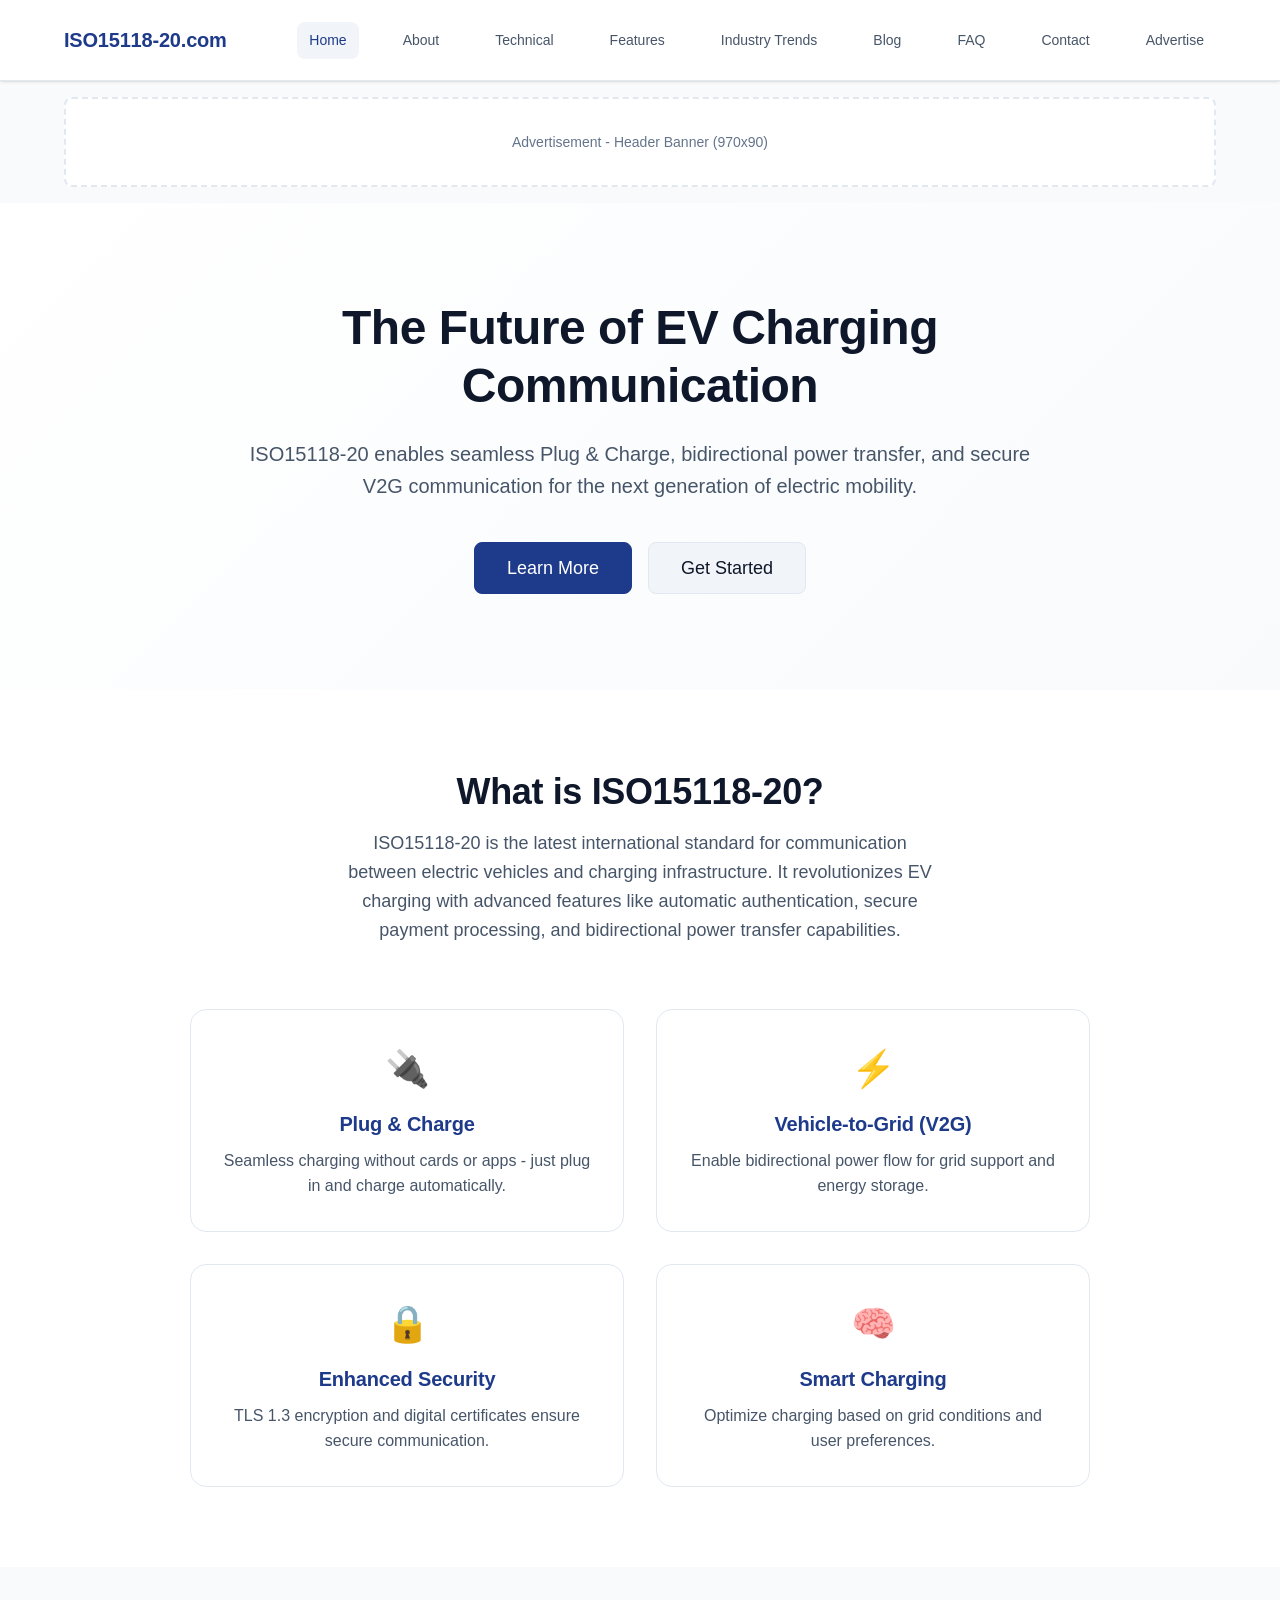
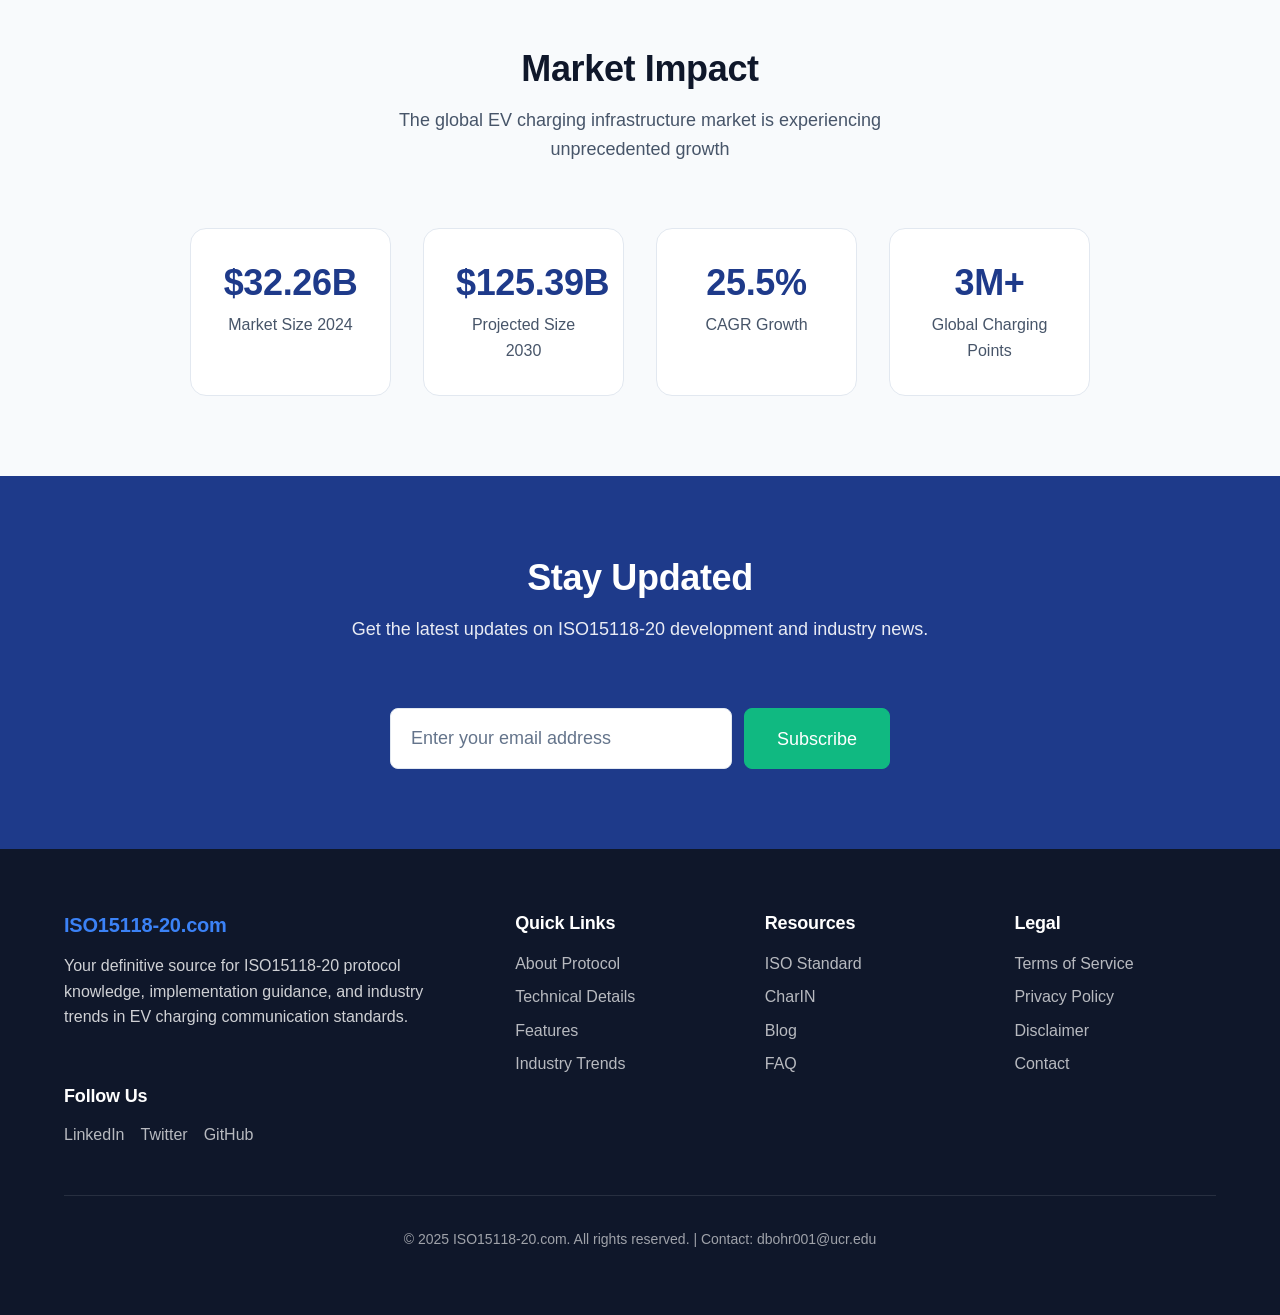
==== index.html @ 0b258d78 "Removed follow options from footer" ====
<!DOCTYPE html>
<html lang="en">
<head>
    <meta charset="UTF-8">
    <meta name="viewport" content="width=device-width, initial-scale=1.0">
    <title>ISO15118-20.com - The Complete EV Charging Communication Protocol Resource</title>
    <meta name="description" content="Your definitive source for ISO15118-20 protocol knowledge, implementation guidance, and industry trends in EV charging communication standards.">
    <meta name="keywords" content="ISO15118-20, EV charging, Plug and Charge, V2G, bidirectional charging, electric vehicles, charging infrastructure">
    
    <!-- Open Graph / Facebook -->
    <meta property="og:type" content="website">
    <meta property="og:url" content="https://iso15118-20.com/">
    <meta property="og:title" content="ISO15118-20.com - Complete EV Charging Protocol Resource">
    <meta property="og:description" content="Your definitive source for ISO15118-20 protocol knowledge, implementation guidance, and industry trends.">
    
    <!-- Twitter -->
    <meta property="twitter:card" content="summary_large_image">
    <meta property="twitter:url" content="https://iso15118-20.com/">
    <meta property="twitter:title" content="ISO15118-20.com - Complete EV Charging Protocol Resource">
    <meta property="twitter:description" content="Your definitive source for ISO15118-20 protocol knowledge, implementation guidance, and industry trends.">
    
    <link rel="stylesheet" href="style.css">
    
    <!-- Schema.org structured data -->
    <script type="application/ld+json">
    {
      "@context": "https://schema.org",
      "@type": "WebSite",
      "name": "ISO15118-20.com",
      "description": "Complete EV Charging Communication Protocol Resource",
      "url": "https://iso15118-20.com/",
      "potentialAction": {
        "@type": "SearchAction",
        "target": "https://iso15118-20.com/?q={search_term_string}",
        "query-input": "required name=search_term_string"
      }
    }
    </script>
</head>
<body>
    <!-- Header -->
    <header class="header">
        <div class="container">
            <nav class="nav-wrapper">
                <div class="nav-brand">
                    <h1 class="logo">ISO15118-20.com</h1>
                </div>
                <div class="nav-menu" id="navMenu">
                    <a href="#" class="nav-link active" data-section="home">Home</a>
                    <a href="#" class="nav-link" data-section="about">About</a>
                    <a href="#" class="nav-link" data-section="technical">Technical</a>
                    <a href="#" class="nav-link" data-section="features">Features</a>
                    <a href="#" class="nav-link" data-section="industry">Industry Trends</a>
                    <a href="#" class="nav-link" data-section="blog">Blog</a>
                    <a href="#" class="nav-link" data-section="faq">FAQ</a>
                    <a href="#" class="nav-link" data-section="contact">Contact</a>
                    <a href="#" class="nav-link" data-section="advertise">Advertise</a>
                </div>
                <button class="nav-toggle" id="navToggle" aria-label="Toggle navigation">
                    <span></span>
                    <span></span>
                    <span></span>
                </button>
            </nav>
        </div>
    </header>

    <!-- Advertisement Slot - Header -->
    <div class="ad-section">
        <div class="container">
            <div class="ad-slot ad-header">
                <div class="ad-placeholder">Advertisement - Header Banner (970x90)</div>
            </div>
        </div>
    </div>

    <!-- Main Content -->
    <main class="main-content">
        <!-- Home Section -->
        <section id="home" class="section active">
            <!-- Hero Section -->
            <div class="hero-section">
                <div class="container">
                    <div class="hero-content-wrapper">
                        <div class="hero-content">
                            <h1 class="hero-title">The Future of EV Charging Communication</h1>
                            <p class="hero-subtitle">ISO15118-20 enables seamless Plug & Charge, bidirectional power transfer, and secure V2G communication for the next generation of electric mobility.</p>
                            <div class="hero-actions">
                                <button class="btn btn--primary btn--large" data-section="about">Learn More</button>
                                <button class="btn btn--secondary btn--large" data-section="technical">Get Started</button>
                            </div>
                        </div>
                    </div>
                </div>
            </div>

            <!-- Protocol Overview -->
            <section class="section-wrapper">
                <div class="container">
                    <div class="content-block">
                        <div class="section-header">
                            <h2 class="section-title">What is ISO15118-20?</h2>
                            <p class="section-description">ISO15118-20 is the latest international standard for communication between electric vehicles and charging infrastructure. It revolutionizes EV charging with advanced features like automatic authentication, secure payment processing, and bidirectional power transfer capabilities.</p>
                        </div>
                        
                        <div class="features-grid">
                            <div class="feature-card">
                                <div class="feature-icon">🔌</div>
                                <h3 class="feature-title">Plug & Charge</h3>
                                <p class="feature-description">Seamless charging without cards or apps - just plug in and charge automatically.</p>
                            </div>
                            <div class="feature-card">
                                <div class="feature-icon">⚡</div>
                                <h3 class="feature-title">Vehicle-to-Grid (V2G)</h3>
                                <p class="feature-description">Enable bidirectional power flow for grid support and energy storage.</p>
                            </div>
                            <div class="feature-card">
                                <div class="feature-icon">🔒</div>
                                <h3 class="feature-title">Enhanced Security</h3>
                                <p class="feature-description">TLS 1.3 encryption and digital certificates ensure secure communication.</p>
                            </div>
                            <div class="feature-card">
                                <div class="feature-icon">🧠</div>
                                <h3 class="feature-title">Smart Charging</h3>
                                <p class="feature-description">Optimize charging based on grid conditions and user preferences.</p>
                            </div>
                        </div>
                    </div>
                </div>
            </section>

            <!-- Industry Statistics -->
            <section class="section-wrapper section-wrapper--alt">
                <div class="container">
                    <div class="content-block">
                        <div class="section-header text-center">
                            <h2 class="section-title">Market Impact</h2>
                            <p class="section-description">The global EV charging infrastructure market is experiencing unprecedented growth</p>
                        </div>
                        <div class="stats-grid">
                            <div class="stat-card">
                                <h3 class="stat-number">$32.26B</h3>
                                <p class="stat-label">Market Size 2024</p>
                            </div>
                            <div class="stat-card">
                                <h3 class="stat-number">$125.39B</h3>
                                <p class="stat-label">Projected Size 2030</p>
                            </div>
                            <div class="stat-card">
                                <h3 class="stat-number">25.5%</h3>
                                <p class="stat-label">CAGR Growth</p>
                            </div>
                            <div class="stat-card">
                                <h3 class="stat-number">3M+</h3>
                                <p class="stat-label">Global Charging Points</p>
                            </div>
                        </div>
                    </div>
                </div>
            </section>

            <!-- Newsletter Signup -->
            <section class="section-wrapper section-wrapper--primary">
                <div class="container">
                    <div class="content-block text-center">
                        <div class="section-header">
                            <h2 class="section-title section-title--light">Stay Updated</h2>
                            <p class="section-description section-description--light">Get the latest updates on ISO15118-20 development and industry news.</p>
                        </div>
                        <form class="newsletter-form" id="newsletterForm">
                            <div class="form-input-group">
                                <input type="email" class="form-control form-control--large" placeholder="Enter your email address" required>
                                <button type="submit" class="btn btn--success btn--large">Subscribe</button>
                            </div>
                        </form>
                    </div>
                </div>
            </section>
        </section>

        <!-- About Protocol Section -->
        <section id="about" class="section">
            <div class="container">
                <div class="page-header">
                    <h1 class="page-title">About ISO15118-20 Protocol</h1>
                </div>
                
                <div class="content-wrapper">
                    <div class="content-block">
                        <h2 class="content-title">Protocol Overview</h2>
                        <p class="content-text">ISO15118-20 represents a significant evolution in electric vehicle charging communication standards. Building upon its predecessors, this latest version introduces revolutionary capabilities that transform the EV charging experience.</p>
                        
                        <div class="content-section">
                            <h3 class="content-subtitle">Key Improvements</h3>
                            <ul class="content-list">
                                <li><strong>Enhanced Plug & Charge:</strong> Streamlined authentication and authorization process with multiple contract support per session</li>
                                <li><strong>Bidirectional Power Transfer:</strong> Native support for Vehicle-to-Grid (V2G), Vehicle-to-Home (V2H), and Vehicle-to-Load (V2L)</li>
                                <li><strong>Advanced Security:</strong> Mutual TLS 1.3 encryption with larger certificate key sizes (secp521r1/Ed448)</li>
                                <li><strong>Wireless Power Transfer:</strong> Support for wireless communication and automated connection devices</li>
                                <li><strong>Improved Interoperability:</strong> Better compatibility across different manufacturers and regions</li>
                            </ul>
                        </div>
                        
                        <div class="content-section">
                            <h3 class="content-subtitle">Benefits for Stakeholders</h3>
                            <div class="benefits-grid">
                                <div class="benefit-card">
                                    <h4 class="benefit-title">For EV Drivers</h4>
                                    <ul class="benefit-list">
                                        <li>Seamless charging experience with automatic authentication</li>
                                        <li>Secure payment processing without physical cards</li>
                                        <li>Energy cost optimization through smart charging</li>
                                        <li>Revenue opportunities through V2G services</li>
                                    </ul>
                                </div>
                                <div class="benefit-card">
                                    <h4 class="benefit-title">For Charging Operators</h4>
                                    <ul class="benefit-list">
                                        <li>Reduced operational costs and complexity</li>
                                        <li>Improved customer satisfaction and loyalty</li>
                                        <li>Enhanced security and fraud prevention</li>
                                        <li>Better integration with grid management systems</li>
                                    </ul>
                                </div>
                                <div class="benefit-card">
                                    <h4 class="benefit-title">For Grid Operators</h4>
                                    <ul class="benefit-list">
                                        <li>Grid stability support through V2G services</li>
                                        <li>Peak load management and demand response</li>
                                        <li>Enhanced renewable energy integration</li>
                                        <li>Distributed energy storage capabilities</li>
                                    </ul>
                                </div>
                            </div>
                        </div>
                        
                        <div class="content-section">
                            <h3 class="content-subtitle">Implementation Timeline</h3>
                            <p class="content-text">The ISO15118-20 standard is being progressively adopted across the industry, with major OEMs and charging infrastructure providers implementing support throughout 2025 and 2026. Early adopters are already seeing significant benefits in terms of user experience and operational efficiency.</p>
                        </div>
                    </div>
                </div>
            </div>
        </section>

        <!-- Technical Details Section -->
        <section id="technical" class="section">
            <div class="container">
                <div class="page-header">
                    <h1 class="page-title">Technical Specifications</h1>
                </div>
                
                <div class="content-wrapper">
                    <div class="content-block">
                        <h2 class="content-title">Communication Architecture</h2>
                        <p class="content-text">ISO15118-20 implements a sophisticated communication stack that enables secure, efficient data exchange between EVs and charging infrastructure using advanced protocols and security measures.</p>
                        
                        <div class="accordion-container">
                            <div class="accordion-item">
                                <h3 class="accordion-header">Security Framework <span class="accordion-icon">+</span></h3>
                                <div class="accordion-content">
                                    <div class="accordion-body">
                                        <h4 class="accordion-subtitle">Mutual TLS 1.3 Implementation</h4>
                                        <ul class="content-list">
                                            <li>Enhanced encryption algorithms with Perfect Forward Secrecy</li>
                                            <li>Mutual authentication between vehicle and charging station</li>
                                            <li>Reduced handshake latency for faster connection establishment</li>
                                            <li>Improved resistance to quantum computing attacks</li>
                                        </ul>
                                        
                                        <h4 class="accordion-subtitle">Certificate Management</h4>
                                        <ul class="content-list">
                                            <li>PKI-based authentication with secp521r1 or Ed448 curves</li>
                                            <li>Automatic certificate provisioning and renewal</li>
                                            <li>Enhanced OCSP certificate validation</li>
                                            <li>Support for multiple contract certificates per session</li>
                                        </ul>
                                    </div>
                                </div>
                            </div>
                            
                            <div class="accordion-item">
                                <h3 class="accordion-header">Power Transfer Protocols <span class="accordion-icon">+</span></h3>
                                <div class="accordion-content">
                                    <div class="accordion-body">
                                        <h4 class="accordion-subtitle">Bidirectional Charging Support</h4>
                                        <ul class="content-list">
                                            <li>AC and DC bidirectional power flow capabilities</li>
                                            <li>Grid-to-Vehicle (G2V) charging optimization</li>
                                            <li>Vehicle-to-Grid (V2G) energy injection</li>
                                            <li>Vehicle-to-Home (V2H) and Vehicle-to-Load (V2L) support</li>
                                        </ul>
                                        
                                        <h4 class="accordion-subtitle">Smart Charging Features</h4>
                                        <ul class="content-list">
                                            <li>Dynamic load balancing across multiple charging points</li>
                                            <li>Time-of-use optimization and demand response</li>
                                            <li>Grid constraint management and congestion relief</li>
                                            <li>Renewable energy integration and carbon footprint reduction</li>
                                        </ul>
                                    </div>
                                </div>
                            </div>
                            
                            <div class="accordion-item">
                                <h3 class="accordion-header">Message Formats and Processing <span class="accordion-icon">+</span></h3>
                                <div class="accordion-content">
                                    <div class="accordion-body">
                                        <h4 class="accordion-subtitle">EXI Encoding Enhancement</h4>
                                        <ul class="content-list">
                                            <li>Efficient XML Information Set with improved compression</li>
                                            <li>Reduced message size for faster transmission</li>
                                            <li>Enhanced parsing capabilities and schema validation</li>
                                            <li>Support for new message types and parameters</li>
                                        </ul>
                                        
                                        <h4 class="accordion-subtitle">Message Categories</h4>
                                        <ul class="content-list">
                                            <li>Session establishment and management messages</li>
                                            <li>Authentication and authorization protocols</li>
                                            <li>Charging parameter negotiation and optimization</li>
                                            <li>Power delivery control and monitoring</li>
                                            <li>Bidirectional power flow coordination</li>
                                        </ul>
                                    </div>
                                </div>
                            </div>
                        </div>
                        
                        <div class="content-section">
                            <h3 class="content-subtitle">Implementation Requirements</h3>
                            <p class="content-text">Successfully implementing ISO15118-20 requires careful attention to both hardware and software components:</p>
                            <ul class="content-list">
                                <li><strong>Hardware Compatibility:</strong> Bidirectional power electronics and enhanced security modules</li>
                                <li><strong>Software Stack:</strong> TLS 1.3 support with updated cryptographic libraries</li>
                                <li><strong>Certificate Infrastructure:</strong> PKI integration with automatic certificate management</li>
                                <li><strong>Testing and Validation:</strong> Comprehensive conformance and interoperability testing</li>
                                <li><strong>Security Audits:</strong> Regular security assessments and vulnerability testing</li>
                            </ul>
                        </div>
                    </div>
                </div>
            </div>
        </section>

        <!-- Features Section -->
        <section id="features" class="section">
            <div class="container">
                <div class="page-header">
                    <h1 class="page-title">Key Capabilities</h1>
                </div>
                
                <div class="content-wrapper">
                    <div class="features-showcase">
                        <div class="feature-highlight-card">
                            <div class="feature-highlight-header">
                                <div class="feature-highlight-icon">🔌</div>
                                <h2 class="feature-highlight-title">Advanced Plug & Charge</h2>
                            </div>
                            <p class="feature-highlight-description">Experience the ultimate convenience with automatic authentication, authorization, and payment processing. No cards, no apps, no hassle.</p>
                            <div class="feature-benefits">
                                <div class="benefit-item">
                                    <h4 class="benefit-item-title">Automatic Authentication</h4>
                                    <p class="benefit-item-text">Secure certificate-based authentication happens automatically when you plug in.</p>
                                </div>
                                <div class="benefit-item">
                                    <h4 class="benefit-item-title">Multiple Contracts</h4>
                                    <p class="benefit-item-text">Support for multiple charging contracts and service providers in a single session.</p>
                                </div>
                                <div class="benefit-item">
                                    <h4 class="benefit-item-title">Seamless Roaming</h4>
                                    <p class="benefit-item-text">Charge anywhere with compatible infrastructure without additional setup.</p>
                                </div>
                            </div>
                        </div>

                        <div class="feature-highlight-card">
                            <div class="feature-highlight-header">
                                <div class="feature-highlight-icon">⚡</div>
                                <h2 class="feature-highlight-title">Bidirectional Power Transfer</h2>
                            </div>
                            <p class="feature-highlight-description">Transform your EV into an energy asset with Vehicle-to-Grid, Vehicle-to-Home, and Vehicle-to-Load capabilities.</p>
                            <div class="feature-benefits">
                                <div class="benefit-item">
                                    <h4 class="benefit-item-title">Vehicle-to-Grid (V2G)</h4>
                                    <p class="benefit-item-text">Support grid stability and earn revenue by selling energy back to the grid.</p>
                                </div>
                                <div class="benefit-item">
                                    <h4 class="benefit-item-title">Vehicle-to-Home (V2H)</h4>
                                    <p class="benefit-item-text">Power your home during outages or peak pricing periods.</p>
                                </div>
                                <div class="benefit-item">
                                    <h4 class="benefit-item-title">Vehicle-to-Load (V2L)</h4>
                                    <p class="benefit-item-text">Use your EV as a mobile power source for tools, appliances, and events.</p>
                                </div>
                            </div>
                        </div>

                        <div class="feature-highlight-card">
                            <div class="feature-highlight-header">
                                <div class="feature-highlight-icon">🔒</div>
                                <h2 class="feature-highlight-title">Enhanced Security</h2>
                            </div>
                            <p class="feature-highlight-description">State-of-the-art security with mutual TLS 1.3, advanced cryptography, and robust PKI infrastructure.</p>
                            <div class="feature-benefits">
                                <div class="benefit-item">
                                    <h4 class="benefit-item-title">Mutual TLS 1.3</h4>
                                    <p class="benefit-item-text">Both vehicle and charging station authenticate each other for maximum security.</p>
                                </div>
                                <div class="benefit-item">
                                    <h4 class="benefit-item-title">Advanced Cryptography</h4>
                                    <p class="benefit-item-text">Support for secp521r1 and Ed448 curves with quantum-resistant capabilities.</p>
                                </div>
                                <div class="benefit-item">
                                    <h4 class="benefit-item-title">Certificate Management</h4>
                                    <p class="benefit-item-text">Automatic certificate provisioning, validation, and revocation handling.</p>
                                </div>
                            </div>
                        </div>

                        <div class="feature-highlight-card">
                            <div class="feature-highlight-header">
                                <div class="feature-highlight-icon">🧠</div>
                                <h2 class="feature-highlight-title">Smart Charging Optimization</h2>
                            </div>
                            <p class="feature-highlight-description">Intelligent charging that adapts to grid conditions, energy prices, and your preferences for optimal efficiency.</p>
                            <div class="feature-benefits">
                                <div class="benefit-item">
                                    <h4 class="benefit-item-title">Load Balancing</h4>
                                    <p class="benefit-item-text">Dynamic power distribution across multiple charging points for maximum efficiency.</p>
                                </div>
                                <div class="benefit-item">
                                    <h4 class="benefit-item-title">Grid Integration</h4>
                                    <p class="benefit-item-text">Seamless integration with smart grid infrastructure and demand response programs.</p>
                                </div>
                                <div class="benefit-item">
                                    <h4 class="benefit-item-title">Renewable Energy</h4>
                                    <p class="benefit-item-text">Prioritize charging when renewable energy is available for reduced carbon footprint.</p>
                                </div>
                            </div>
                        </div>
                    </div>
                </div>
            </div>
        </section>

        <!-- Industry Trends Section -->
        <section id="industry" class="section">
            <div class="container">
                <div class="page-header">
                    <h1 class="page-title">Industry Trends</h1>
                </div>
                
                <div class="content-wrapper">
                    <div class="content-block">
                        <h2 class="content-title">Market Analysis</h2>
                        <p class="content-text">The global EV charging infrastructure market is experiencing unprecedented growth, driven by government mandates, technological advancements, and increasing EV adoption rates.</p>
                        
                        <div class="insights-grid">
                            <div class="insight-card">
                                <h3 class="insight-title">Market Size Growth</h3>
                                <p class="insight-description">From $32.26B in 2024 to $125.39B by 2030, representing a CAGR of 25.5%</p>
                                <div class="growth-chart">
                                    <div class="chart-bar" style="height: 26%"><span>2024</span></div>
                                    <div class="chart-bar" style="height: 35%"><span>2025</span></div>
                                    <div class="chart-bar" style="height: 45%"><span>2026</span></div>
                                    <div class="chart-bar" style="height: 58%"><span>2027</span></div>
                                    <div class="chart-bar" style="height: 74%"><span>2028</span></div>
                                    <div class="chart-bar" style="height: 90%"><span>2029</span></div>
                                    <div class="chart-bar" style="height: 100%"><span>2030</span></div>
                                </div>
                            </div>

                            <div class="insight-card">
                                <h3 class="insight-title">Technology Adoption</h3>
                                <p class="insight-description">ISO15118-20 adoption is accelerating with major OEMs and charging providers implementing support</p>
                                <div class="timeline">
                                    <div class="timeline-item">
                                        <strong>2025:</strong> Early adopters and pilot programs
                                    </div>
                                    <div class="timeline-item">
                                        <strong>2026:</strong> Mainstream implementation begins
                                    </div>
                                    <div class="timeline-item">
                                        <strong>2027:</strong> Widespread deployment across networks
                                    </div>
                                    <div class="timeline-item">
                                        <strong>2028:</strong> Standard becomes dominant protocol
                                    </div>
                                </div>
                            </div>

                            <div class="insight-card">
                                <h3 class="insight-title">Regional Leadership</h3>
                                <div class="regional-grid">
                                    <div class="region-item">
                                        <h4 class="region-title">Europe</h4>
                                        <p class="region-description">Leading in standardization and V2G implementation</p>
                                    </div>
                                    <div class="region-item">
                                        <h4 class="region-title">North America</h4>
                                        <p class="region-description">Rapid infrastructure expansion and government support</p>
                                    </div>
                                    <div class="region-item">
                                        <h4 class="region-title">Asia-Pacific</h4>
                                        <p class="region-description">Largest market with aggressive EV adoption targets</p>
                                    </div>
                                </div>
                            </div>

                            <div class="insight-card">
                                <h3 class="insight-title">Key Market Drivers</h3>
                                <ul class="driver-list">
                                    <li>Government mandates for EV infrastructure</li>
                                    <li>Declining battery costs and improved EV range</li>
                                    <li>Corporate sustainability commitments</li>
                                    <li>Grid modernization and renewable energy integration</li>
                                    <li>Consumer demand for convenient charging</li>
                                </ul>
                            </div>
                        </div>

                        <div class="content-section">
                            <h2 class="content-title">Future Outlook</h2>
                            <p class="content-text">The convergence of EV adoption, grid modernization, and renewable energy is creating unprecedented opportunities for ISO15118-20 technologies. Key trends to watch include:</p>
                            
                            <div class="predictions-grid">
                                <div class="prediction-card">
                                    <h3 class="prediction-title">V2G Revenue Streams</h3>
                                    <p class="prediction-text">EV owners will generate significant revenue through grid services, with some estimates suggesting $1,000-$3,000 annually per vehicle.</p>
                                </div>
                                <div class="prediction-card">
                                    <h3 class="prediction-title">Autonomous Charging</h3>
                                    <p class="prediction-text">Integration with autonomous vehicles will create fully automated charging experiences without human intervention.</p>
                                </div>
                                <div class="prediction-card">
                                    <h3 class="prediction-title">Energy Ecosystem</h3>
                                    <p class="prediction-text">EVs will become integral to the energy ecosystem, providing storage, transportation, and grid services.</p>
                                </div>
                            </div>
                        </div>
                    </div>
                </div>
            </div>
        </section>

        <!-- Blog Section -->
        <section id="blog" class="section">
            <div class="container">
                <div class="page-header">
                    <h1 class="page-title">Blog & Resources</h1>
                    <p class="page-description">Stay informed with the latest insights, analysis, and developments in ISO15118-20 technology</p>
                </div>
                
                <div class="content-wrapper">
                    <div class="blog-search-wrapper">
                        <input type="text" class="form-control form-control--search" id="blogSearch" placeholder="Search blog posts..." />
                    </div>
                    
                    <div class="blog-grid" id="blogPosts">
                        <article class="blog-card" data-post-id="01-iso15118-20-whats-new">
                            <div class="blog-card-header">
                                <h2 class="blog-card-title">ISO15118-20: What's New and Why It Matters for EV Charging</h2>
                                <div class="blog-card-meta">
                                    <span class="blog-author">By Technical Team</span>
                                    <span class="blog-date">January 15, 2025</span>
                                </div>
                            </div>
                            <div class="blog-card-content">
                                <div class="blog-tags">
                                    <span class="tag">ISO15118-20</span>
                                    <span class="tag">Standards</span>
                                    <span class="tag">Overview</span>
                                </div>
                                <p class="blog-excerpt">Comprehensive overview of the new features and improvements in ISO15118-20, including bidirectional charging, enhanced security, and wireless communication support.</p>
                            </div>
                            <div class="blog-card-footer">
                                <a href="blog-iso15118-20-whats-new.html" class="btn btn--outline btn--small">Read Full Article</a>
                            </div>
                        </article>
                        
                        <article class="blog-card" data-post-id="02-plug-and-charge-evolution">
                            <div class="blog-card-header">
                                <h2 class="blog-card-title">The Evolution of Plug & Charge: From ISO15118-2 to 15118-20</h2>
                                <div class="blog-card-meta">
                                    <span class="blog-author">By Protocol Experts</span>
                                    <span class="blog-date">January 10, 2025</span>
                                </div>
                            </div>
                            <div class="blog-card-content">
                                <div class="blog-tags">
                                    <span class="tag">Plug&Charge</span>
                                    <span class="tag">Evolution</span>
                                    <span class="tag">Security</span>
                                </div>
                                <p class="blog-excerpt">Deep dive into how Plug & Charge functionality has evolved in ISO15118-20, with improved security, multiple contract support, and enhanced user experience.</p>
                            </div>
                            <div class="blog-card-footer">
                                <a href="blog-plug-and-charge-evolution.html" class="btn btn--outline btn--small">Read Full Article</a>
                            </div>
                        </article>
                        
                        <article class="blog-card" data-post-id="03-bidirectional-charging-v2g">
                            <div class="blog-card-header">
                                <h2 class="blog-card-title">Bidirectional Charging and V2G: The Future of Energy Management</h2>
                                <div class="blog-card-meta">
                                    <span class="blog-author">By Energy Systems Team</span>
                                    <span class="blog-date">January 5, 2025</span>
                                </div>
                            </div>
                            <div class="blog-card-content">
                                <div class="blog-tags">
                                    <span class="tag">V2G</span>
                                    <span class="tag">Bidirectional</span>
                                    <span class="tag">Energy</span>
                                </div>
                                <p class="blog-excerpt">Exploring how ISO15118-20 enables vehicle-to-grid applications, energy storage, and grid stabilization through bidirectional power transfer capabilities.</p>
                            </div>
                            <div class="blog-card-footer">
                                <a href="blog-bidirectional-charging-v2g.html" class="btn btn--outline btn--small">Read Full Article</a>
                            </div>
                        </article>
                        
                        <article class="blog-card" data-post-id="04-security-enhancements">
                            <div class="blog-card-header">
                                <h2 class="blog-card-title">Enhanced Security in ISO15118-20: Mutual TLS and Advanced Cryptography</h2>
                                <div class="blog-card-meta">
                                    <span class="blog-author">By Security Team</span>
                                    <span class="blog-date">December 28, 2024</span>
                                </div>
                            </div>
                            <div class="blog-card-content">
                                <div class="blog-tags">
                                    <span class="tag">Security</span>
                                    <span class="tag">TLS</span>
                                    <span class="tag">Cryptography</span>
                                </div>
                                <p class="blog-excerpt">Technical analysis of the security improvements in ISO15118-20, including mutual TLS 1.3, enhanced cryptographic algorithms, and PKI infrastructure changes.</p>
                            </div>
                            <div class="blog-card-footer">
                                <a href="blog-security-enhancements.html" class="btn btn--outline btn--small">Read Full Article</a>
                            </div>
                        </article>
                        
                        <article class="blog-card" data-post-id="05-implementation-guide">
                            <div class="blog-card-header">
                                <h2 class="blog-card-title">ISO15118-20 Implementation Guide: From Planning to Production</h2>
                                <div class="blog-card-meta">
                                    <span class="blog-author">By Implementation Team</span>
                                    <span class="blog-date">December 20, 2024</span>
                                </div>
                            </div>
                            <div class="blog-card-content">
                                <div class="blog-tags">
                                    <span class="tag">Implementation</span>
                                    <span class="tag">Guide</span>
                                    <span class="tag">Development</span>
                                </div>
                                <p class="blog-excerpt">Complete guide for implementing ISO15118-20 in your EV charging infrastructure, covering planning, development, testing, and deployment phases.</p>
                            </div>
                            <div class="blog-card-footer">
                                <a href="blog-implementation-guide.html" class="btn btn--outline btn--small">Read Full Article</a>
                            </div>
                        </article>
                    </div>
                </div>
            </div>
        </section>

        <!-- FAQ Section -->
        <section id="faq" class="section">
            <div class="container">
                <div class="page-header">
                    <h1 class="page-title">Frequently Asked Questions</h1>
                    <p class="page-description">Find answers to common questions about ISO15118-20 implementation and capabilities</p>
                </div>
                
                <div class="content-wrapper">
                    <div class="faq-container">
                        <div class="faq-item">
                            <h3 class="faq-question">What is ISO15118-20 and how does it differ from ISO15118-2?</h3>
                            <div class="faq-answer">
                                <p>ISO15118-20 is the latest evolution of the EV charging communication standard, introducing bidirectional power transfer (V2G), enhanced security with mutual TLS 1.3, wireless power transfer support, and improved plug & charge functionality. Key differences include larger certificate key sizes (secp521r1/Ed448 vs secp256r1), multiple contract installation per session, and support for automated connection devices.</p>
                            </div>
                        </div>
                        
                        <div class="faq-item">
                            <h3 class="faq-question">What are the main benefits of implementing ISO15118-20?</h3>
                            <div class="faq-answer">
                                <p>ISO15118-20 offers enhanced security through mutual authentication, bidirectional charging capabilities for V2G applications, improved interoperability across different charging networks, wireless communication support, and streamlined plug & charge experiences. It also enables advanced use cases like smart charging optimization and energy grid stabilization.</p>
                            </div>
                        </div>
                        
                        <div class="faq-item">
                            <h3 class="faq-question">Is ISO15118-20 backward compatible with ISO15118-2?</h3>
                            <div class="faq-answer">
                                <p>ISO15118-20 is designed with migration pathways from ISO15118-2, but is not directly backward compatible due to changes in certificate key sizes, TLS requirements, and message formats. However, systems can be designed to support both standards during transition periods.</p>
                            </div>
                        </div>
                        
                        <div class="faq-item">
                            <h3 class="faq-question">What is the current adoption status of ISO15118-20?</h3>
                            <div class="faq-answer">
                                <p>ISO15118-20 is in the early adoption phase with major OEMs and charging infrastructure providers beginning implementations. The standard was published in 2022, and we're seeing increasing interest from automotive manufacturers, charging network operators, and certification bodies.</p>
                            </div>
                        </div>
                        
                        <div class="faq-item">
                            <h3 class="faq-question">What are the key technical requirements for ISO15118-20 implementation?</h3>
                            <div class="faq-answer">
                                <p>Key requirements include support for secp521r1 or Ed448 cryptographic curves, mutual TLS 1.3 implementation, updated PKI infrastructure, new EXI codec for message processing, and enhanced OCSP certificate validation. Hardware Security Modules (HSMs) may need upgrades to support the new key formats.</p>
                            </div>
                        </div>
                        
                        <div class="faq-item">
                            <h3 class="faq-question">How does bidirectional charging benefit EV owners?</h3>
                            <div class="faq-answer">
                                <p>Bidirectional charging allows EV owners to earn revenue by selling energy back to the grid during peak demand periods, reduce electricity costs through smart charging optimization, and provide backup power for their homes during outages. This transforms EVs from purely cost centers to revenue-generating assets.</p>
                            </div>
                        </div>
                        
                        <div class="faq-item">
                            <h3 class="faq-question">What testing is required for ISO15118-20 compliance?</h3>
                            <div class="faq-answer">
                                <p>Compliance testing includes protocol conformance testing, interoperability testing with multiple vendor implementations, security validation including penetration testing, and performance testing under various load conditions. Certification bodies provide standardized test procedures and validation services.</p>
                            </div>
                        </div>
                        
                        <div class="faq-item">
                            <h3 class="faq-question">How does ISO15118-20 support wireless power transfer?</h3>
                            <div class="faq-answer">
                                <p>ISO15118-20 includes provisions for wireless communication during wireless power transfer, enabling the same secure authentication and authorization processes used in wired charging. This supports the development of automated parking and charging systems for future autonomous vehicles.</p>
                            </div>
                        </div>
                    </div>
                </div>
            </div>
        </section>

        <!-- Contact Section -->
        <section id="contact" class="section">
            <div class="container">
                <div class="page-header">
                    <h1 class="page-title">Contact Us</h1>
                    <p class="page-description">Get in touch with our team for technical support, partnerships, or general inquiries</p>
                </div>
                
                <div class="content-wrapper">
                    <div class="contact-layout">
                        <div class="contact-info">
                            <div class="contact-section">
                                <h2 class="contact-title">Get in Touch</h2>
                                <p class="contact-description">Have questions about ISO15118-20 implementation or need technical support? We're here to help.</p>
                                
                                <div class="contact-details">
                                    <h3 class="contact-subtitle">Contact Information</h3>
                                    <div class="contact-item">
                                        <strong>Email:</strong> dbohr001@ucr.edu
                                    </div>
                                    <div class="contact-item">
                                        <strong>Website:</strong> iso15118-20.com
                                    </div>
                                </div>
                                
                            </div>
                        </div>
                        
                        <div class="contact-form-wrapper">
                            <form class="contact-form" id="contactForm">
                                <div class="form-grid">
                                    <div class="form-group">
                                        <label for="name" class="form-label">Name *</label>
                                        <input type="text" id="name" name="name" class="form-control" required>
                                    </div>
                                    
                                    <div class="form-group">
                                        <label for="email" class="form-label">Email *</label>
                                        <input type="email" id="email" name="email" class="form-control" required>
                                    </div>
                                </div>
                                
                                <div class="form-group">
                                    <label for="company" class="form-label">Company</label>
                                    <input type="text" id="company" name="company" class="form-control">
                                </div>
                                
                                <div class="form-group">
                                    <label for="subject" class="form-label">Subject *</label>
                                    <select id="subject" name="subject" class="form-control" required>
                                        <option value="">Select a subject</option>
                                        <option value="technical">Technical Support</option>
                                        <option value="business">Business Inquiry</option>
                                        <option value="partnership">Partnership</option>
                                        <option value="advertising">Advertising</option>
                                        <option value="other">Other</option>
                                    </select>
                                </div>
                                
                                <div class="form-group">
                                    <label for="message" class="form-label">Message *</label>
                                    <textarea id="message" name="message" class="form-control" rows="6" required></textarea>
                                </div>
                                
                                <div class="form-actions">
                                    <button type="submit" class="btn btn--primary btn--large btn--full-width">Send Message</button>
                                </div>
                            </form>
                        </div>
                    </div>
                </div>
            </div>
        </section>

        <!-- Advertise Section -->
        <section id="advertise" class="section">
            <div class="container">
                <div class="page-header">
                    <h1 class="page-title">Advertising & Sponsorship</h1>
                    <p class="page-description">Connect with industry professionals and decision-makers in the EV charging ecosystem</p>
                </div>
                
                <div class="content-wrapper">
                    <div class="advertise-intro">
                        <h2 class="content-title">Reach EV Charging Professionals</h2>
                        <p class="content-text">Connect with our growing audience of EV charging industry professionals, engineers, and decision-makers. Our platform attracts thousands of qualified visitors monthly looking for ISO15118-20 solutions and expertise.</p>
                        
                        <div class="audience-stats">
                            <div class="stat-item">
                                <h3 class="stat-number">25K+</h3>
                                <p class="stat-label">Monthly Visitors</p>
                            </div>
                            <div class="stat-item">
                                <h3 class="stat-number">75%</h3>
                                <p class="stat-label">Technical Professionals</p>
                            </div>
                            <div class="stat-item">
                                <h3 class="stat-number">45%</h3>
                                <p class="stat-label">Decision Makers</p>
                            </div>
                            <div class="stat-item">
                                <h3 class="stat-number">35</h3>
                                <p class="stat-label">Countries Represented</p>
                            </div>
                        </div>
                    </div>

                    <div class="sponsorship-section">
                        <h2 class="content-title">Sponsorship Opportunities</h2>
                        <div class="pricing-grid">
                            <div class="pricing-card pricing-card--featured">
                                <div class="pricing-badge">Most Popular</div>
                                <div class="pricing-header">
                                    <h3 class="pricing-title">Header Banner</h3>
                                    <div class="pricing-price">$2,500<span class="pricing-period">/month</span></div>
                                    <p class="pricing-description">Premium top placement with maximum visibility</p>
                                </div>
                                <div class="pricing-features">
                                    <ul class="feature-list">
                                        <li>970x90px desktop, 320x50px mobile</li>
                                        <li>Above-the-fold visibility on all pages</li>
                                        <li>Newsletter header placement</li>
                                        <li>Priority in sponsor listings</li>
                                        <li>Performance analytics included</li>
                                    </ul>
                                </div>
                                <div class="pricing-footer">
                                    <button class="btn btn--primary btn--large btn--full-width" data-tier="header">Get Started</button>
                                </div>
                            </div>
                            
                            <div class="pricing-card">
                                <div class="pricing-header">
                                    <h3 class="pricing-title">Mid-Content Sponsor</h3>
                                    <div class="pricing-price">$1,500<span class="pricing-period">/month</span></div>
                                    <p class="pricing-description">Native content integration within articles</p>
                                </div>
                                <div class="pricing-features">
                                    <ul class="feature-list">
                                        <li>300x250px within content sections</li>
                                        <li>Contextual placement for relevance</li>
                                        <li>Newsletter mid-content placement</li>
                                        <li>Social media mentions included</li>
                                        <li>Monthly performance reports</li>
                                    </ul>
                                </div>
                                <div class="pricing-footer">
                                    <button class="btn btn--outline btn--large btn--full-width" data-tier="content">Get Started</button>
                                </div>
                            </div>
                            
                            <div class="pricing-card">
                                <div class="pricing-header">
                                    <h3 class="pricing-title">Footer Sponsor</h3>
                                    <div class="pricing-price">$750<span class="pricing-period">/month</span></div>
                                    <p class="pricing-description">Footer banner placement on all pages</p>
                                </div>
                                <div class="pricing-features">
                                    <ul class="feature-list">
                                        <li>468x60px at page bottom</li>
                                        <li>Footer placement on all pages</li>
                                        <li>Newsletter footer placement</li>
                                        <li>Logo in sponsor directory</li>
                                        <li>Basic analytics included</li>
                                    </ul>
                                </div>
                                <div class="pricing-footer">
                                    <button class="btn btn--outline btn--large btn--full-width" data-tier="footer">Get Started</button>
                                </div>
                            </div>
                        </div>
                    </div>

                    <div class="custom-packages">
                        <h2 class="content-title">Custom Sponsorship Packages</h2>
                        <p class="content-text">We offer custom sponsorship packages tailored to your specific marketing objectives:</p>
                        <div class="packages-grid">
                            <div class="package-item">
                                <h4 class="package-title">Thought Leadership</h4>
                                <p class="package-description">Sponsored articles and whitepapers</p>
                            </div>
                            <div class="package-item">
                                <h4 class="package-title">Event Promotion</h4>
                                <p class="package-description">Conference and webinar sponsorships</p>
                            </div>
                            <div class="package-item">
                                <h4 class="package-title">Product Launches</h4>
                                <p class="package-description">Dedicated promotional campaigns</p>
                            </div>
                            <div class="package-item">
                                <h4 class="package-title">Industry Reports</h4>
                                <p class="package-description">Co-branded research and analysis</p>
                            </div>
                        </div>
                    </div>

                    <div class="benefits-section">
                        <h2 class="content-title">Why Advertise With Us</h2>
                        <div class="benefits-grid">
                            <div class="benefit-card">
                                <div class="benefit-icon">🎯</div>
                                <h4 class="benefit-title">Targeted Audience</h4>
                                <p class="benefit-description">Reach professionals specifically interested in ISO15118-20 and EV charging technology.</p>
                            </div>
                            <div class="benefit-card">
                                <div class="benefit-icon">🏆</div>
                                <h4 class="benefit-title">Technical Authority</h4>
                                <p class="benefit-description">Leverage our reputation as a trusted source for accurate, technical information.</p>
                            </div>
                            <div class="benefit-card">
                                <div class="benefit-icon">📈</div>
                                <h4 class="benefit-title">Growing Market</h4>
                                <p class="benefit-description">Capitalize on the rapidly expanding EV charging and V2G markets.</p>
                            </div>
                            <div class="benefit-card">
                                <div class="benefit-icon">🤝</div>
                                <h4 class="benefit-title">Professional Network</h4>
                                <p class="benefit-description">Connect with engineers, managers, and executives from leading companies.</p>
                            </div>
                        </div>
                    </div>

                    <div class="cta-section">
                        <div class="cta-content">
                            <h2 class="cta-title">Ready to Get Started?</h2>
                            <p class="cta-description">Contact us to discuss your advertising and sponsorship needs. We'll work with you to create a custom package that meets your marketing objectives and budget.</p>
                            <div class="cta-actions">
                                <button class="btn btn--primary btn--large" data-section="contact">Contact Us</button>
                                <a href="mailto:dbohr001@ucr.edu" class="btn btn--secondary btn--large">Email Directly</a>
                            </div>
                        </div>
                    </div>
                </div>
            </div>
        </section>
    </main>

    <!-- Advertisement Slot - Mobile -->
    <div class="ad-section ad-section--mobile">
        <div class="container">
            <div class="ad-slot ad-mobile">
                <div class="ad-placeholder">Mobile Ad (320x50)</div>
            </div>
        </div>
    </div>

    <!-- Footer -->
    <footer class="footer">
        <div class="container">
            <div class="footer-content">
                <div class="footer-section">
                    <div class="footer-brand">
                        <h3 class="footer-title">ISO15118-20.com</h3>
                        <p class="footer-description">Your definitive source for ISO15118-20 protocol knowledge, implementation guidance, and industry trends in EV charging communication standards.</p>
                    </div>
                    <div class="footer-social">
                        <h4 class="footer-subtitle">Follow Us</h4>
                        <div class="social-links">
                            <a href="https://linkedin.com/company/iso15118-20" target="_blank" rel="noopener" class="social-link">LinkedIn</a>
                            <a href="https://twitter.com/iso15118_20" target="_blank" rel="noopener" class="social-link">Twitter</a>
                            <a href="https://github.com/iso15118-20" target="_blank" rel="noopener" class="social-link">GitHub</a>
                        </div>
                    </div>
                </div>
                
                <div class="footer-section">
                    <h4 class="footer-subtitle">Quick Links</h4>
                    <ul class="footer-links">
                        <li><a href="#" data-section="about" class="footer-link">About Protocol</a></li>
                        <li><a href="#" data-section="technical" class="footer-link">Technical Details</a></li>
                        <li><a href="#" data-section="features" class="footer-link">Features</a></li>
                        <li><a href="#" data-section="industry" class="footer-link">Industry Trends</a></li>
                    </ul>
                </div>
                
                <div class="footer-section">
                    <h4 class="footer-subtitle">Resources</h4>
                    <ul class="footer-links">
                        <li><a href="https://www.iso.org/standard/77845.html" target="_blank" rel="noopener" class="footer-link">ISO Standard</a></li>
                        <li><a href="https://www.charinev.org/" target="_blank" rel="noopener" class="footer-link">CharIN</a></li>
                        <li><a href="#" data-section="blog" class="footer-link">Blog</a></li>
                        <li><a href="#" data-section="faq" class="footer-link">FAQ</a></li>
                    </ul>
                </div>
                
                <div class="footer-section">
                    <h4 class="footer-subtitle">Legal</h4>
                    <ul class="footer-links">
                        <li><a href="#" onclick="showLegalContent('terms')" class="footer-link">Terms of Service</a></li>
                        <li><a href="#" onclick="showLegalContent('privacy')" class="footer-link">Privacy Policy</a></li>
                        <li><a href="#" onclick="showLegalContent('disclaimer')" class="footer-link">Disclaimer</a></li>
                        <li><a href="#" data-section="contact" class="footer-link">Contact</a></li>
                    </ul>
                </div>
            </div>
            
            <div class="footer-bottom">
                <p class="footer-copyright">&copy; 2025 ISO15118-20.com. All rights reserved. | Contact: dbohr001@ucr.edu</p>
            </div>
        </div>
    </footer>

    <!-- Legal Content Modal -->
    <div class="modal" id="legalModal">
        <div class="modal-overlay">
            <div class="modal-content">
                <div class="modal-header">
                    <button class="modal-close" onclick="closeLegalModal()" aria-label="Close modal">&times;</button>
                </div>
                <div class="modal-body">
                    <div id="legalContent"></div>
                </div>
            </div>
        </div>
    </div>

    <script src="app.js"></script>
</body>
</html>
---- style.css ----
:root {
  /* Primitive Color Tokens */
  --color-white: rgba(255, 255, 255, 1);
  --color-black: rgba(0, 0, 0, 1);
  --color-cream-50: rgba(252, 252, 249, 1);
  --color-cream-100: rgba(255, 255, 253, 1);
  --color-gray-200: rgba(245, 245, 245, 1);
  --color-gray-300: rgba(167, 169, 169, 1);
  --color-gray-400: rgba(119, 124, 124, 1);
  --color-slate-500: rgba(98, 108, 113, 1);
  --color-brown-600: rgba(94, 82, 64, 1);
  --color-charcoal-700: rgba(31, 33, 33, 1);
  --color-charcoal-800: rgba(38, 40, 40, 1);
  --color-slate-900: rgba(19, 52, 59, 1);
  --color-teal-300: rgba(50, 184, 198, 1);
  --color-teal-400: rgba(45, 166, 178, 1);
  --color-teal-500: rgba(33, 128, 141, 1);
  --color-teal-600: rgba(29, 116, 128, 1);
  --color-teal-700: rgba(26, 104, 115, 1);
  --color-teal-800: rgba(41, 150, 161, 1);
  --color-red-400: rgba(255, 84, 89, 1);
  --color-red-500: rgba(192, 21, 47, 1);
  --color-orange-400: rgba(230, 129, 97, 1);
  --color-orange-500: rgba(168, 75, 47, 1);

  /* RGB versions for opacity control */
  --color-brown-600-rgb: 94, 82, 64;
  --color-teal-500-rgb: 33, 128, 141;
  --color-slate-900-rgb: 19, 52, 59;
  --color-slate-500-rgb: 98, 108, 113;
  --color-red-500-rgb: 192, 21, 47;
  --color-red-400-rgb: 255, 84, 89;
  --color-orange-500-rgb: 168, 75, 47;
  --color-orange-400-rgb: 230, 129, 97;

  /* Background color tokens (Light Mode) */
  --color-bg-1: rgba(59, 130, 246, 0.08); /* Light blue */
  --color-bg-2: rgba(245, 158, 11, 0.08); /* Light yellow */
  --color-bg-3: rgba(34, 197, 94, 0.08); /* Light green */
  --color-bg-4: rgba(239, 68, 68, 0.08); /* Light red */
  --color-bg-5: rgba(147, 51, 234, 0.08); /* Light purple */
  --color-bg-6: rgba(249, 115, 22, 0.08); /* Light orange */
  --color-bg-7: rgba(236, 72, 153, 0.08); /* Light pink */
  --color-bg-8: rgba(6, 182, 212, 0.08); /* Light cyan */

  /* Semantic Color Tokens (Light Mode) */
  --color-background: var(--color-cream-50);
  --color-surface: var(--color-cream-100);
  --color-text: var(--color-slate-900);
  --color-text-secondary: var(--color-slate-500);
  --color-primary: var(--color-teal-500);
  --color-primary-hover: var(--color-teal-600);
  --color-primary-active: var(--color-teal-700);
  --color-secondary: rgba(var(--color-brown-600-rgb), 0.12);
  --color-secondary-hover: rgba(var(--color-brown-600-rgb), 0.2);
  --color-secondary-active: rgba(var(--color-brown-600-rgb), 0.25);
  --color-border: rgba(var(--color-brown-600-rgb), 0.2);
  --color-btn-primary-text: var(--color-cream-50);
  --color-card-border: rgba(var(--color-brown-600-rgb), 0.12);
  --color-card-border-inner: rgba(var(--color-brown-600-rgb), 0.12);
  --color-error: var(--color-red-500);
  --color-success: var(--color-teal-500);
  --color-warning: var(--color-orange-500);
  --color-info: var(--color-slate-500);
  --color-focus-ring: rgba(var(--color-teal-500-rgb), 0.4);
  --color-select-caret: rgba(var(--color-slate-900-rgb), 0.8);

  /* Common style patterns */
  --focus-ring: 0 0 0 3px var(--color-focus-ring);
  --focus-outline: 2px solid var(--color-primary);
  --status-bg-opacity: 0.15;
  --status-border-opacity: 0.25;
  --select-caret-light: url("data:image/svg+xml,%3Csvg xmlns='http://www.w3.org/2000/svg' width='16' height='16' viewBox='0 0 24 24' fill='none' stroke='%23134252' stroke-width='2' stroke-linecap='round' stroke-linejoin='round'%3E%3Cpolyline points='6 9 12 15 18 9'%3E%3C/polyline%3E%3C/svg%3E");
  --select-caret-dark: url("data:image/svg+xml,%3Csvg xmlns='http://www.w3.org/2000/svg' width='16' height='16' viewBox='0 0 24 24' fill='none' stroke='%23f5f5f5' stroke-width='2' stroke-linecap='round' stroke-linejoin='round'%3E%3Cpolyline points='6 9 12 15 18 9'%3E%3C/polyline%3E%3C/svg%3E");

  /* RGB versions for opacity control */
  --color-success-rgb: 33, 128, 141;
  --color-error-rgb: 192, 21, 47;
  --color-warning-rgb: 168, 75, 47;
  --color-info-rgb: 98, 108, 113;

  /* Typography */
  --font-family-base: "FKGroteskNeue", "Geist", "Inter", -apple-system,
    BlinkMacSystemFont, "Segoe UI", Roboto, sans-serif;
  --font-family-mono: "Berkeley Mono", ui-monospace, SFMono-Regular, Menlo,
    Monaco, Consolas, monospace;
  --font-size-xs: 11px;
  --font-size-sm: 12px;
  --font-size-base: 14px;
  --font-size-md: 14px;
  --font-size-lg: 16px;
  --font-size-xl: 18px;
  --font-size-2xl: 20px;
  --font-size-3xl: 24px;
  --font-size-4xl: 30px;
  --font-weight-normal: 400;
  --font-weight-medium: 500;
  --font-weight-semibold: 550;
  --font-weight-bold: 600;
  --line-height-tight: 1.2;
  --line-height-normal: 1.5;
  --letter-spacing-tight: -0.01em;

  /* Spacing */
  --space-0: 0;
  --space-1: 1px;
  --space-2: 2px;
  --space-4: 4px;
  --space-6: 6px;
  --space-8: 8px;
  --space-10: 10px;
  --space-12: 12px;
  --space-16: 16px;
  --space-20: 20px;
  --space-24: 24px;
  --space-32: 32px;

  /* Border Radius */
  --radius-sm: 6px;
  --radius-base: 8px;
  --radius-md: 10px;
  --radius-lg: 12px;
  --radius-full: 9999px;

  /* Shadows */
  --shadow-xs: 0 1px 2px rgba(0, 0, 0, 0.02);
  --shadow-sm: 0 1px 3px rgba(0, 0, 0, 0.04), 0 1px 2px rgba(0, 0, 0, 0.02);
  --shadow-md: 0 4px 6px -1px rgba(0, 0, 0, 0.04),
    0 2px 4px -1px rgba(0, 0, 0, 0.02);
  --shadow-lg: 0 10px 15px -3px rgba(0, 0, 0, 0.04),
    0 4px 6px -2px rgba(0, 0, 0, 0.02);
  --shadow-inset-sm: inset 0 1px 0 rgba(255, 255, 255, 0.15),
    inset 0 -1px 0 rgba(0, 0, 0, 0.03);

  /* Animation */
  --duration-fast: 150ms;
  --duration-normal: 250ms;
  --ease-standard: cubic-bezier(0.16, 1, 0.3, 1);

  /* Layout */
  --container-sm: 640px;
  --container-md: 768px;
  --container-lg: 1024px;
  --container-xl: 1280px;
}

/* Dark mode colors */
@media (prefers-color-scheme: dark) {
  :root {
    /* RGB versions for opacity control (Dark Mode) */
    --color-gray-400-rgb: 119, 124, 124;
    --color-teal-300-rgb: 50, 184, 198;
    --color-gray-300-rgb: 167, 169, 169;
    --color-gray-200-rgb: 245, 245, 245;

    /* Background color tokens (Dark Mode) */
    --color-bg-1: rgba(29, 78, 216, 0.15); /* Dark blue */
    --color-bg-2: rgba(180, 83, 9, 0.15); /* Dark yellow */
    --color-bg-3: rgba(21, 128, 61, 0.15); /* Dark green */
    --color-bg-4: rgba(185, 28, 28, 0.15); /* Dark red */
    --color-bg-5: rgba(107, 33, 168, 0.15); /* Dark purple */
    --color-bg-6: rgba(194, 65, 12, 0.15); /* Dark orange */
    --color-bg-7: rgba(190, 24, 93, 0.15); /* Dark pink */
    --color-bg-8: rgba(8, 145, 178, 0.15); /* Dark cyan */
    
    /* Semantic Color Tokens (Dark Mode) */
    --color-background: var(--color-charcoal-700);
    --color-surface: var(--color-charcoal-800);
    --color-text: var(--color-gray-200);
    --color-text-secondary: rgba(var(--color-gray-300-rgb), 0.7);
    --color-primary: var(--color-teal-300);
    --color-primary-hover: var(--color-teal-400);
    --color-primary-active: var(--color-teal-800);
    --color-secondary: rgba(var(--color-gray-400-rgb), 0.15);
    --color-secondary-hover: rgba(var(--color-gray-400-rgb), 0.25);
    --color-secondary-active: rgba(var(--color-gray-400-rgb), 0.3);
    --color-border: rgba(var(--color-gray-400-rgb), 0.3);
    --color-error: var(--color-red-400);
    --color-success: var(--color-teal-300);
    --color-warning: var(--color-orange-400);
    --color-info: var(--color-gray-300);
    --color-focus-ring: rgba(var(--color-teal-300-rgb), 0.4);
    --color-btn-primary-text: var(--color-slate-900);
    --color-card-border: rgba(var(--color-gray-400-rgb), 0.2);
    --color-card-border-inner: rgba(var(--color-gray-400-rgb), 0.15);
    --shadow-inset-sm: inset 0 1px 0 rgba(255, 255, 255, 0.1),
      inset 0 -1px 0 rgba(0, 0, 0, 0.15);
    --button-border-secondary: rgba(var(--color-gray-400-rgb), 0.2);
    --color-border-secondary: rgba(var(--color-gray-400-rgb), 0.2);
    --color-select-caret: rgba(var(--color-gray-200-rgb), 0.8);

    /* Common style patterns - updated for dark mode */
    --focus-ring: 0 0 0 3px var(--color-focus-ring);
    --focus-outline: 2px solid var(--color-primary);
    --status-bg-opacity: 0.15;
    --status-border-opacity: 0.25;
    --select-caret-light: url("data:image/svg+xml,%3Csvg xmlns='http://www.w3.org/2000/svg' width='16' height='16' viewBox='0 0 24 24' fill='none' stroke='%23134252' stroke-width='2' stroke-linecap='round' stroke-linejoin='round'%3E%3Cpolyline points='6 9 12 15 18 9'%3E%3C/polyline%3E%3C/svg%3E");
    --select-caret-dark: url("data:image/svg+xml,%3Csvg xmlns='http://www.w3.org/2000/svg' width='16' height='16' viewBox='0 0 24 24' fill='none' stroke='%23f5f5f5' stroke-width='2' stroke-linecap='round' stroke-linejoin='round'%3E%3Cpolyline points='6 9 12 15 18 9'%3E%3C/polyline%3E%3C/svg%3E");

    /* RGB versions for dark mode */
    --color-success-rgb: var(--color-teal-300-rgb);
    --color-error-rgb: var(--color-red-400-rgb);
    --color-warning-rgb: var(--color-orange-400-rgb);
    --color-info-rgb: var(--color-gray-300-rgb);
  }
}

/* Data attribute for manual theme switching */
[data-color-scheme="dark"] {
  /* RGB versions for opacity control (dark mode) */
  --color-gray-400-rgb: 119, 124, 124;
  --color-teal-300-rgb: 50, 184, 198;
  --color-gray-300-rgb: 167, 169, 169;
  --color-gray-200-rgb: 245, 245, 245;

  /* Colorful background palette - Dark Mode */
  --color-bg-1: rgba(29, 78, 216, 0.15); /* Dark blue */
  --color-bg-2: rgba(180, 83, 9, 0.15); /* Dark yellow */
  --color-bg-3: rgba(21, 128, 61, 0.15); /* Dark green */
  --color-bg-4: rgba(185, 28, 28, 0.15); /* Dark red */
  --color-bg-5: rgba(107, 33, 168, 0.15); /* Dark purple */
  --color-bg-6: rgba(194, 65, 12, 0.15); /* Dark orange */
  --color-bg-7: rgba(190, 24, 93, 0.15); /* Dark pink */
  --color-bg-8: rgba(8, 145, 178, 0.15); /* Dark cyan */
  
  /* Semantic Color Tokens (Dark Mode) */
  --color-background: var(--color-charcoal-700);
  --color-surface: var(--color-charcoal-800);
  --color-text: var(--color-gray-200);
  --color-text-secondary: rgba(var(--color-gray-300-rgb), 0.7);
  --color-primary: var(--color-teal-300);
  --color-primary-hover: var(--color-teal-400);
  --color-primary-active: var(--color-teal-800);
  --color-secondary: rgba(var(--color-gray-400-rgb), 0.15);
  --color-secondary-hover: rgba(var(--color-gray-400-rgb), 0.25);
  --color-secondary-active: rgba(var(--color-gray-400-rgb), 0.3);
  --color-border: rgba(var(--color-gray-400-rgb), 0.3);
  --color-error: var(--color-red-400);
  --color-success: var(--color-teal-300);
  --color-warning: var(--color-orange-400);
  --color-info: var(--color-gray-300);
  --color-focus-ring: rgba(var(--color-teal-300-rgb), 0.4);
  --color-btn-primary-text: var(--color-slate-900);
  --color-card-border: rgba(var(--color-gray-400-rgb), 0.15);
  --color-card-border-inner: rgba(var(--color-gray-400-rgb), 0.15);
  --shadow-inset-sm: inset 0 1px 0 rgba(255, 255, 255, 0.1),
    inset 0 -1px 0 rgba(0, 0, 0, 0.15);
  --color-border-secondary: rgba(var(--color-gray-400-rgb), 0.2);
  --color-select-caret: rgba(var(--color-gray-200-rgb), 0.8);

  /* Common style patterns - updated for dark mode */
  --focus-ring: 0 0 0 3px var(--color-focus-ring);
  --focus-outline: 2px solid var(--color-primary);
  --status-bg-opacity: 0.15;
  --status-border-opacity: 0.25;
  --select-caret-light: url("data:image/svg+xml,%3Csvg xmlns='http://www.w3.org/2000/svg' width='16' height='16' viewBox='0 0 24 24' fill='none' stroke='%23134252' stroke-width='2' stroke-linecap='round' stroke-linejoin='round'%3E%3Cpolyline points='6 9 12 15 18 9'%3E%3C/polyline%3E%3C/svg%3E");
  --select-caret-dark: url("data:image/svg+xml,%3Csvg xmlns='http://www.w3.org/2000/svg' width='16' height='16' viewBox='0 0 24 24' fill='none' stroke='%23f5f5f5' stroke-width='2' stroke-linecap='round' stroke-linejoin='round'%3E%3Cpolyline points='6 9 12 15 18 9'%3E%3C/polyline%3E%3C/svg%3E");

  /* RGB versions for dark mode */
  --color-success-rgb: var(--color-teal-300-rgb);
  --color-error-rgb: var(--color-red-400-rgb);
  --color-warning-rgb: var(--color-orange-400-rgb);
  --color-info-rgb: var(--color-gray-300-rgb);
}

[data-color-scheme="light"] {
  /* RGB versions for opacity control (light mode) */
  --color-brown-600-rgb: 94, 82, 64;
  --color-teal-500-rgb: 33, 128, 141;
  --color-slate-900-rgb: 19, 52, 59;
  
  /* Semantic Color Tokens (Light Mode) */
  --color-background: var(--color-cream-50);
  --color-surface: var(--color-cream-100);
  --color-text: var(--color-slate-900);
  --color-text-secondary: var(--color-slate-500);
  --color-primary: var(--color-teal-500);
  --color-primary-hover: var(--color-teal-600);
  --color-primary-active: var(--color-teal-700);
  --color-secondary: rgba(var(--color-brown-600-rgb), 0.12);
  --color-secondary-hover: rgba(var(--color-brown-600-rgb), 0.2);
  --color-secondary-active: rgba(var(--color-brown-600-rgb), 0.25);
  --color-border: rgba(var(--color-brown-600-rgb), 0.2);
  --color-btn-primary-text: var(--color-cream-50);
  --color-card-border: rgba(var(--color-brown-600-rgb), 0.12);
  --color-card-border-inner: rgba(var(--color-brown-600-rgb), 0.12);
  --color-error: var(--color-red-500);
  --color-success: var(--color-teal-500);
  --color-warning: var(--color-orange-500);
  --color-info: var(--color-slate-500);
  --color-focus-ring: rgba(var(--color-teal-500-rgb), 0.4);

  /* RGB versions for light mode */
  --color-success-rgb: var(--color-teal-500-rgb);
  --color-error-rgb: var(--color-red-500-rgb);
  --color-warning-rgb: var(--color-orange-500-rgb);
  --color-info-rgb: var(--color-slate-500-rgb);
}

/* Base styles */
html {
  font-size: var(--font-size-base);
  font-family: var(--font-family-base);
  line-height: var(--line-height-normal);
  color: var(--color-text);
  background-color: var(--color-background);
  -webkit-font-smoothing: antialiased;
  box-sizing: border-box;
}

body {
  margin: 0;
  padding: 0;
}

*,
*::before,
*::after {
  box-sizing: inherit;
}

/* Typography */
h1,
h2,
h3,
h4,
h5,
h6 {
  margin: 0;
  font-weight: var(--font-weight-semibold);
  line-height: var(--line-height-tight);
  color: var(--color-text);
  letter-spacing: var(--letter-spacing-tight);
}

h1 {
  font-size: var(--font-size-4xl);
}
h2 {
  font-size: var(--font-size-3xl);
}
h3 {
  font-size: var(--font-size-2xl);
}
h4 {
  font-size: var(--font-size-xl);
}
h5 {
  font-size: var(--font-size-lg);
}
h6 {
  font-size: var(--font-size-md);
}

p {
  margin: 0 0 var(--space-16) 0;
}

a {
  color: var(--color-primary);
  text-decoration: none;
  transition: color var(--duration-fast) var(--ease-standard);
}

a:hover {
  color: var(--color-primary-hover);
}

code,
pre {
  font-family: var(--font-family-mono);
  font-size: calc(var(--font-size-base) * 0.95);
  background-color: var(--color-secondary);
  border-radius: var(--radius-sm);
}

code {
  padding: var(--space-1) var(--space-4);
}

pre {
  padding: var(--space-16);
  margin: var(--space-16) 0;
  overflow: auto;
  border: 1px solid var(--color-border);
}

pre code {
  background: none;
  padding: 0;
}

/* Buttons */
.btn {
  display: inline-flex;
  align-items: center;
  justify-content: center;
  padding: var(--space-8) var(--space-16);
  border-radius: var(--radius-base);
  font-size: var(--font-size-base);
  font-weight: 500;
  line-height: 1.5;
  cursor: pointer;
  transition: all var(--duration-normal) var(--ease-standard);
  border: none;
  text-decoration: none;
  position: relative;
}

.btn:focus-visible {
  outline: none;
  box-shadow: var(--focus-ring);
}

.btn--primary {
  background: var(--color-primary);
  color: var(--color-btn-primary-text);
}

.btn--primary:hover {
  background: var(--color-primary-hover);
}

.btn--primary:active {
  background: var(--color-primary-active);
}

.btn--secondary {
  background: var(--color-secondary);
  color: var(--color-text);
}

.btn--secondary:hover {
  background: var(--color-secondary-hover);
}

.btn--secondary:active {
  background: var(--color-secondary-active);
}

.btn--outline {
  background: transparent;
  border: 1px solid var(--color-border);
  color: var(--color-text);
}

.btn--outline:hover {
  background: var(--color-secondary);
}

.btn--sm {
  padding: var(--space-4) var(--space-12);
  font-size: var(--font-size-sm);
  border-radius: var(--radius-sm);
}

.btn--lg {
  padding: var(--space-10) var(--space-20);
  font-size: var(--font-size-lg);
  border-radius: var(--radius-md);
}

.btn--full-width {
  width: 100%;
}

.btn:disabled {
  opacity: 0.5;
  cursor: not-allowed;
}

/* Form elements */
.form-control {
  display: block;
  width: 100%;
  padding: var(--space-8) var(--space-12);
  font-size: var(--font-size-md);
  line-height: 1.5;
  color: var(--color-text);
  background-color: var(--color-surface);
  border: 1px solid var(--color-border);
  border-radius: var(--radius-base);
  transition: border-color var(--duration-fast) var(--ease-standard),
    box-shadow var(--duration-fast) var(--ease-standard);
}

textarea.form-control {
  font-family: var(--font-family-base);
  font-size: var(--font-size-base);
}

select.form-control {
  padding: var(--space-8) var(--space-12);
  -webkit-appearance: none;
  -moz-appearance: none;
  appearance: none;
  background-image: var(--select-caret-light);
  background-repeat: no-repeat;
  background-position: right var(--space-12) center;
  background-size: 16px;
  padding-right: var(--space-32);
}

/* Add a dark mode specific caret */
@media (prefers-color-scheme: dark) {
  select.form-control {
    background-image: var(--select-caret-dark);
  }
}

/* Also handle data-color-scheme */
[data-color-scheme="dark"] select.form-control {
  background-image: var(--select-caret-dark);
}

[data-color-scheme="light"] select.form-control {
  background-image: var(--select-caret-light);
}

.form-control:focus {
  border-color: var(--color-primary);
  outline: var(--focus-outline);
}

.form-label {
  display: block;
  margin-bottom: var(--space-8);
  font-weight: var(--font-weight-medium);
  font-size: var(--font-size-sm);
}

.form-group {
  margin-bottom: var(--space-16);
}

/* Card component */
.card {
  background-color: var(--color-surface);
  border-radius: var(--radius-lg);
  border: 1px solid var(--color-card-border);
  box-shadow: var(--shadow-sm);
  overflow: hidden;
  transition: box-shadow var(--duration-normal) var(--ease-standard);
}

.card:hover {
  box-shadow: var(--shadow-md);
}

.card__body {
  padding: var(--space-16);
}

.card__header,
.card__footer {
  padding: var(--space-16);
  border-bottom: 1px solid var(--color-card-border-inner);
}

/* Status indicators - simplified with CSS variables */
.status {
  display: inline-flex;
  align-items: center;
  padding: var(--space-6) var(--space-12);
  border-radius: var(--radius-full);
  font-weight: var(--font-weight-medium);
  font-size: var(--font-size-sm);
}

.status--success {
  background-color: rgba(
    var(--color-success-rgb, 33, 128, 141),
    var(--status-bg-opacity)
  );
  color: var(--color-success);
  border: 1px solid
    rgba(var(--color-success-rgb, 33, 128, 141), var(--status-border-opacity));
}

.status--error {
  background-color: rgba(
    var(--color-error-rgb, 192, 21, 47),
    var(--status-bg-opacity)
  );
  color: var(--color-error);
  border: 1px solid
    rgba(var(--color-error-rgb, 192, 21, 47), var(--status-border-opacity));
}

.status--warning {
  background-color: rgba(
    var(--color-warning-rgb, 168, 75, 47),
    var(--status-bg-opacity)
  );
  color: var(--color-warning);
  border: 1px solid
    rgba(var(--color-warning-rgb, 168, 75, 47), var(--status-border-opacity));
}

.status--info {
  background-color: rgba(
    var(--color-info-rgb, 98, 108, 113),
    var(--status-bg-opacity)
  );
  color: var(--color-info);
  border: 1px solid
    rgba(var(--color-info-rgb, 98, 108, 113), var(--status-border-opacity));
}

/* Container layout */
.container {
  width: 100%;
  margin-right: auto;
  margin-left: auto;
  padding-right: var(--space-16);
  padding-left: var(--space-16);
}

@media (min-width: 640px) {
  .container {
    max-width: var(--container-sm);
  }
}
@media (min-width: 768px) {
  .container {
    max-width: var(--container-md);
  }
}
@media (min-width: 1024px) {
  .container {
    max-width: var(--container-lg);
  }
}
@media (min-width: 1280px) {
  .container {
    max-width: var(--container-xl);
  }
}

/* Utility classes */
.flex {
  display: flex;
}
.flex-col {
  flex-direction: column;
}
.items-center {
  align-items: center;
}
.justify-center {
  justify-content: center;
}
.justify-between {
  justify-content: space-between;
}
.gap-4 {
  gap: var(--space-4);
}
.gap-8 {
  gap: var(--space-8);
}
.gap-16 {
  gap: var(--space-16);
}

.m-0 {
  margin: 0;
}
.mt-8 {
  margin-top: var(--space-8);
}
.mb-8 {
  margin-bottom: var(--space-8);
}
.mx-8 {
  margin-left: var(--space-8);
  margin-right: var(--space-8);
}
.my-8 {
  margin-top: var(--space-8);
  margin-bottom: var(--space-8);
}

.p-0 {
  padding: 0;
}
.py-8 {
  padding-top: var(--space-8);
  padding-bottom: var(--space-8);
}
.px-8 {
  padding-left: var(--space-8);
  padding-right: var(--space-8);
}
.py-16 {
  padding-top: var(--space-16);
  padding-bottom: var(--space-16);
}
.px-16 {
  padding-left: var(--space-16);
  padding-right: var(--space-16);
}

.block {
  display: block;
}
.hidden {
  display: none;
}

/* Accessibility */
.sr-only {
  position: absolute;
  width: 1px;
  height: 1px;
  padding: 0;
  margin: -1px;
  overflow: hidden;
  clip: rect(0, 0, 0, 0);
  white-space: nowrap;
  border-width: 0;
}

:focus-visible {
  outline: var(--focus-outline);
  outline-offset: 2px;
}

/* Dark mode specifics */
[data-color-scheme="dark"] .btn--outline {
  border: 1px solid var(--color-border-secondary);
}

@font-face {
  font-family: 'FKGroteskNeue';
  src: url('https://r2cdn.perplexity.ai/fonts/FKGroteskNeue.woff2')
    format('woff2');
}

/* END PERPLEXITY DESIGN SYSTEM */
/* Light Theme Color Variables */
:root {
  /* Primary Colors */
  --color-primary: #1E3A8A;          /* Clean Navy Blue */
  --color-primary-hover: #1E40AF;    /* Darker Navy */
  --color-primary-light: #3B82F6;    /* Soft Blue */
  --color-success: #10B981;          /* Soft Green */
  --color-success-hover: #059669;    /* Darker Green */
  --color-warning: #F59E0B;          /* Warm Amber */
  
  /* Neutral Colors */
  --color-white: #FFFFFF;
  --color-gray-50: #F8FAFC;          /* Light Gray Background */
  --color-gray-100: #F1F5F9;         /* Slightly darker light gray */
  --color-gray-200: #E2E8F0;         /* Border Gray */
  --color-gray-300: #CBD5E1;         /* Light Border */
  --color-gray-400: #94A3B8;         /* Medium Gray */
  --color-gray-500: #64748B;         /* Text Secondary */
  --color-gray-600: #475569;         /* Text Medium */
  --color-gray-700: #334155;         /* Text Dark */
  --color-gray-800: #1E293B;         /* Text Darker */
  --color-gray-900: #0F172A;         /* Text Darkest */
  
  /* Semantic Colors */
  --color-background: var(--color-white);
  --color-background-alt: var(--color-gray-50);
  --color-surface: var(--color-white);
  --color-surface-elevated: var(--color-white);
  --color-text: var(--color-gray-900);
  --color-text-secondary: var(--color-gray-600);
  --color-text-muted: var(--color-gray-500);
  --color-border: var(--color-gray-200);
  --color-border-light: var(--color-gray-100);
  
  /* Typography */
  --font-family-base: 'Inter', -apple-system, BlinkMacSystemFont, 'Segoe UI', Roboto, sans-serif;
  --font-weight-normal: 400;
  --font-weight-medium: 500;
  --font-weight-semibold: 600;
  --font-weight-bold: 700;
  
  /* Font Sizes */
  --font-size-xs: 0.75rem;    /* 12px */
  --font-size-sm: 0.875rem;   /* 14px */
  --font-size-base: 1rem;     /* 16px */
  --font-size-lg: 1.125rem;   /* 18px */
  --font-size-xl: 1.25rem;    /* 20px */
  --font-size-2xl: 1.5rem;    /* 24px */
  --font-size-3xl: 1.875rem;  /* 30px */
  --font-size-4xl: 2.25rem;   /* 36px */
  --font-size-5xl: 3rem;      /* 48px */
  
  /* Line Heights */
  --line-height-tight: 1.2;
  --line-height-normal: 1.5;
  --line-height-relaxed: 1.6;
  
  /* Spacing Scale */
  --space-1: 0.25rem;   /* 4px */
  --space-2: 0.5rem;    /* 8px */
  --space-3: 0.75rem;   /* 12px */
  --space-4: 1rem;      /* 16px */
  --space-5: 1.25rem;   /* 20px */
  --space-6: 1.5rem;    /* 24px */
  --space-8: 2rem;      /* 32px */
  --space-10: 2.5rem;   /* 40px */
  --space-12: 3rem;     /* 48px */
  --space-16: 4rem;     /* 64px */
  --space-20: 5rem;     /* 80px */
  --space-24: 6rem;     /* 96px */
  
  /* Border Radius */
  --radius-sm: 0.375rem;   /* 6px */
  --radius-base: 0.5rem;   /* 8px */
  --radius-md: 0.75rem;    /* 12px */
  --radius-lg: 1rem;       /* 16px */
  --radius-xl: 1.5rem;     /* 24px */
  --radius-full: 9999px;
  
  /* Shadows */
  --shadow-xs: 0 1px 2px 0 rgba(0, 0, 0, 0.05);
  --shadow-sm: 0 1px 3px 0 rgba(0, 0, 0, 0.1), 0 1px 2px -1px rgba(0, 0, 0, 0.1);
  --shadow-md: 0 4px 6px -1px rgba(0, 0, 0, 0.1), 0 2px 4px -2px rgba(0, 0, 0, 0.1);
  --shadow-lg: 0 10px 15px -3px rgba(0, 0, 0, 0.1), 0 4px 6px -4px rgba(0, 0, 0, 0.1);
  --shadow-xl: 0 20px 25px -5px rgba(0, 0, 0, 0.1), 0 8px 10px -6px rgba(0, 0, 0, 0.1);
  
  /* Transitions */
  --transition-fast: 150ms ease-in-out;
  --transition-base: 250ms ease-in-out;
  --transition-slow: 350ms ease-in-out;
  
  /* Layout */
  --max-width-content: 1200px;
  --header-height: 80px;
}

/* Base Styles */
* {
  box-sizing: border-box;
  margin: 0;
  padding: 0;
}

html {
  scroll-behavior: smooth;
}

body {
  font-family: var(--font-family-base);
  font-size: var(--font-size-base);
  line-height: var(--line-height-normal);
  color: var(--color-text);
  background-color: var(--color-background);
  -webkit-font-smoothing: antialiased;
  -moz-osx-font-smoothing: grayscale;
}

/* Typography */
h1, h2, h3, h4, h5, h6 {
  font-weight: var(--font-weight-semibold);
  line-height: var(--line-height-tight);
  color: var(--color-text);
  margin-bottom: var(--space-4);
}

h1 { font-size: var(--font-size-4xl); }
h2 { font-size: var(--font-size-3xl); }
h3 { font-size: var(--font-size-2xl); }
h4 { font-size: var(--font-size-xl); }
h5 { font-size: var(--font-size-lg); }
h6 { font-size: var(--font-size-base); }

p {
  margin-bottom: var(--space-4);
  line-height: var(--line-height-relaxed);
}

ul, ol {
  margin-bottom: var(--space-4);
  padding-left: var(--space-6);
}

li {
  margin-bottom: var(--space-2);
  line-height: var(--line-height-relaxed);
}

a {
  color: var(--color-primary-light);
  text-decoration: none;
  transition: color var(--transition-fast);
}

a:hover {
  color: var(--color-primary);
}

strong {
  font-weight: var(--font-weight-semibold);
}

/* Container */
.container {
  max-width: var(--max-width-content);
  margin: 0 auto;
  padding-left: var(--space-6);
  padding-right: var(--space-6);
}

/* Header */
.header {
  background-color: var(--color-surface);
  border-bottom: 1px solid var(--color-border);
  position: sticky;
  top: 0;
  z-index: 100;
  box-shadow: var(--shadow-sm);
}

.nav-wrapper {
  display: flex;
  align-items: center;
  justify-content: space-between;
  height: var(--header-height);
}

.logo {
  font-size: var(--font-size-xl);
  font-weight: var(--font-weight-bold);
  color: var(--color-primary);
  margin: 0;
}

.nav-menu {
  display: flex;
  align-items: center;
  gap: var(--space-8);
}

.nav-link {
  color: var(--color-text-secondary);
  font-weight: var(--font-weight-medium);
  font-size: var(--font-size-sm);
  padding: var(--space-2) var(--space-3);
  border-radius: var(--radius-base);
  transition: all var(--transition-fast);
  cursor: pointer;
}

.nav-link:hover,
.nav-link.active {
  color: var(--color-primary);
  background-color: var(--color-gray-100);
}

.nav-toggle {
  display: none;
  flex-direction: column;
  background: none;
  border: none;
  cursor: pointer;
  padding: var(--space-2);
  border-radius: var(--radius-base);
}

.nav-toggle span {
  width: 24px;
  height: 3px;
  background: var(--color-text);
  margin: 3px 0;
  transition: all var(--transition-fast);
  border-radius: 2px;
}

/* Advertisement Sections */
.ad-section {
  padding: var(--space-4) 0;
  background-color: var(--color-background-alt);
}

.ad-section--mobile {
  display: none;
}

.ad-slot {
  display: flex;
  justify-content: center;
  align-items: center;
  background: var(--color-white);
  border: 2px dashed var(--color-border);
  border-radius: var(--radius-base);
  min-height: 90px;
}

.ad-mobile {
  min-height: 50px;
}

.ad-placeholder {
  color: var(--color-text-muted);
  font-size: var(--font-size-sm);
  font-weight: var(--font-weight-medium);
  text-align: center;
}

/* Main Content */
.main-content {
  min-height: 100vh;
}

.section {
  display: none;
}

.section.active {
  display: block;
}

/* Section Wrappers */
.section-wrapper {
  padding: var(--space-20) 0;
  background-color: var(--color-background);
}

.section-wrapper--alt {
  background-color: var(--color-background-alt);
}

.section-wrapper--primary {
  background-color: var(--color-primary);
  color: white;
}

.content-block {
  max-width: 900px;
  margin: 0 auto;
}

.content-wrapper {
  padding: var(--space-16) 0;
}

/* Section Headers */
.section-header {
  text-align: center;
  margin-bottom: var(--space-16);
}

.section-header.text-center {
  text-align: center;
}

.section-title {
  font-size: var(--font-size-4xl);
  font-weight: var(--font-weight-bold);
  color: var(--color-text);
  margin-bottom: var(--space-4);
}

.section-title--light {
  color: white;
}

.section-description {
  font-size: var(--font-size-lg);
  color: var(--color-text-secondary);
  line-height: var(--line-height-relaxed);
  max-width: 600px;
  margin: 0 auto;
}

.section-description--light {
  color: rgba(255, 255, 255, 0.9);
}

/* Page Headers */
.page-header {
  text-align: center;
  padding: var(--space-16) 0;
  border-bottom: 1px solid var(--color-border);
  margin-bottom: var(--space-16);
}

.page-title {
  font-size: var(--font-size-5xl);
  font-weight: var(--font-weight-bold);
  color: var(--color-text);
  margin-bottom: var(--space-4);
}

.page-description {
  font-size: var(--font-size-lg);
  color: var(--color-text-secondary);
  max-width: 600px;
  margin: 0 auto;
}

/* Hero Section */
.hero-section {
  background: linear-gradient(135deg, var(--color-background) 0%, var(--color-gray-50) 100%);
  padding: var(--space-24) 0;
  text-align: center;
}

.hero-content-wrapper {
  max-width: 800px;
  margin: 0 auto;
}

.hero-title {
  font-size: var(--font-size-5xl);
  font-weight: var(--font-weight-bold);
  color: var(--color-text);
  margin-bottom: var(--space-6);
  line-height: var(--line-height-tight);
}

.hero-subtitle {
  font-size: var(--font-size-xl);
  color: var(--color-text-secondary);
  margin-bottom: var(--space-10);
  line-height: var(--line-height-relaxed);
}

.hero-actions {
  display: flex;
  gap: var(--space-4);
  justify-content: center;
  flex-wrap: wrap;
}

/* Buttons */
.btn {
  display: inline-flex;
  align-items: center;
  justify-content: center;
  padding: var(--space-3) var(--space-6);
  font-size: var(--font-size-base);
  font-weight: var(--font-weight-medium);
  line-height: 1;
  border: 1px solid transparent;
  border-radius: var(--radius-base);
  cursor: pointer;
  transition: all var(--transition-fast);
  text-decoration: none;
  white-space: nowrap;
}

.btn--small {
  padding: var(--space-2) var(--space-4);
  font-size: var(--font-size-sm);
}

.btn--large {
  padding: var(--space-4) var(--space-8);
  font-size: var(--font-size-lg);
}

.btn--full-width {
  width: 100%;
}

.btn--primary {
  background-color: var(--color-primary);
  color: white;
  border-color: var(--color-primary);
}

.btn--primary:hover {
  background-color: var(--color-primary-hover);
  border-color: var(--color-primary-hover);
  color: white;
}

.btn--secondary {
  background-color: var(--color-gray-100);
  color: var(--color-text);
  border-color: var(--color-gray-200);
}

.btn--secondary:hover {
  background-color: var(--color-gray-200);
  border-color: var(--color-gray-300);
  color: var(--color-text);
}

.btn--success {
  background-color: var(--color-success);
  color: white;
  border-color: var(--color-success);
}

.btn--success:hover {
  background-color: var(--color-success-hover);
  border-color: var(--color-success-hover);
  color: white;
}

.btn--outline {
  background-color: transparent;
  color: var(--color-primary);
  border-color: var(--color-primary);
}

.btn--outline:hover {
  background-color: var(--color-primary);
  color: white;
}

.btn:disabled {
  opacity: 0.5;
  cursor: not-allowed;
}

/* Grids */
.features-grid {
  display: grid;
  grid-template-columns: repeat(auto-fit, minmax(280px, 1fr));
  gap: var(--space-8);
  margin-top: var(--space-16);
}

.stats-grid {
  display: grid;
  grid-template-columns: repeat(auto-fit, minmax(200px, 1fr));
  gap: var(--space-8);
  margin-top: var(--space-16);
}

.benefits-grid {
  display: grid;
  grid-template-columns: repeat(auto-fit, minmax(300px, 1fr));
  gap: var(--space-8);
  margin-top: var(--space-16);
}

.pricing-grid {
  display: grid;
  grid-template-columns: repeat(auto-fit, minmax(320px, 1fr));
  gap: var(--space-8);
  margin-top: var(--space-16);
}

.packages-grid {
  display: grid;
  grid-template-columns: repeat(auto-fit, minmax(250px, 1fr));
  gap: var(--space-6);
  margin-top: var(--space-8);
}

.insights-grid {
  display: grid;
  grid-template-columns: 1fr;
  gap: var(--space-8);
  margin-top: var(--space-16);
}

.predictions-grid {
  display: grid;
  grid-template-columns: repeat(auto-fit, minmax(300px, 1fr));
  gap: var(--space-8);
  margin-top: var(--space-16);
}

.blog-grid {
  display: grid;
  grid-template-columns: 1fr;
  gap: var(--space-8);
  margin-top: var(--space-16);
}

/* Cards */
.feature-card {
  background-color: var(--color-surface);
  padding: var(--space-8);
  border-radius: var(--radius-lg);
  border: 1px solid var(--color-border);
  text-align: center;
  transition: all var(--transition-base);
}

.feature-card:hover {
  transform: translateY(-4px);
  box-shadow: var(--shadow-md);
}

.feature-icon {
  font-size: var(--font-size-4xl);
  margin-bottom: var(--space-4);
}

.feature-title {
  font-size: var(--font-size-xl);
  font-weight: var(--font-weight-semibold);
  color: var(--color-primary);
  margin-bottom: var(--space-3);
}

.feature-description {
  color: var(--color-text-secondary);
  line-height: var(--line-height-relaxed);
  margin: 0;
}

.stat-card {
  background-color: var(--color-surface);
  padding: var(--space-8);
  border-radius: var(--radius-lg);
  border: 1px solid var(--color-border);
  text-align: center;
  transition: all var(--transition-base);
}

.stat-card:hover {
  transform: translateY(-2px);
  box-shadow: var(--shadow-md);
}

.stat-number {
  font-size: var(--font-size-4xl);
  font-weight: var(--font-weight-bold);
  color: var(--color-primary);
  margin-bottom: var(--space-2);
}

.stat-label {
  color: var(--color-text-secondary);
  font-weight: var(--font-weight-medium);
  margin: 0;
}

/* Feature Highlights */
.feature-highlight-card {
  background-color: var(--color-surface);
  padding: var(--space-10);
  border-radius: var(--radius-xl);
  border: 1px solid var(--color-border);
  margin-bottom: var(--space-16);
  box-shadow: var(--shadow-sm);
}

.feature-highlight-header {
  display: flex;
  align-items: center;
  gap: var(--space-4);
  margin-bottom: var(--space-6);
}

.feature-highlight-icon {
  font-size: var(--font-size-4xl);
}

.feature-highlight-title {
  font-size: var(--font-size-3xl);
  font-weight: var(--font-weight-bold);
  color: var(--color-primary);
  margin: 0;
}

.feature-highlight-description {
  font-size: var(--font-size-lg);
  color: var(--color-text-secondary);
  margin-bottom: var(--space-8);
  line-height: var(--line-height-relaxed);
}

.feature-benefits {
  display: grid;
  grid-template-columns: repeat(auto-fit, minmax(250px, 1fr));
  gap: var(--space-6);
}

.benefit-item {
  background-color: var(--color-background-alt);
  padding: var(--space-6);
  border-radius: var(--radius-md);
  border: 1px solid var(--color-border-light);
}

.benefit-item-title {
  font-size: var(--font-size-lg);
  font-weight: var(--font-weight-semibold);
  color: var(--color-text);
  margin-bottom: var(--space-3);
}

.benefit-item-text {
  color: var(--color-text-secondary);
  margin: 0;
}

/* Blog Cards */
.blog-card {
  background-color: var(--color-surface);
  border: 1px solid var(--color-border);
  border-radius: var(--radius-lg);
  padding: var(--space-8);
  transition: all var(--transition-base);
}

.blog-card:hover {
  transform: translateY(-2px);
  box-shadow: var(--shadow-md);
}

.blog-card-header {
  margin-bottom: var(--space-4);
}

.blog-card-title {
  font-size: var(--font-size-xl);
  font-weight: var(--font-weight-semibold);
  color: var(--color-text);
  margin-bottom: var(--space-3);
  line-height: var(--line-height-tight);
}

.blog-card-meta {
  display: flex;
  gap: var(--space-4);
  font-size: var(--font-size-sm);
  color: var(--color-text-muted);
  margin-bottom: var(--space-4);
}

.blog-tags {
  display: flex;
  gap: var(--space-2);
  margin-bottom: var(--space-4);
  flex-wrap: wrap;
}

.tag {
  background-color: var(--color-primary);
  color: white;
  padding: var(--space-1) var(--space-3);
  border-radius: var(--radius-full);
  font-size: var(--font-size-xs);
  font-weight: var(--font-weight-medium);
}

.blog-excerpt {
  color: var(--color-text-secondary);
  line-height: var(--line-height-relaxed);
  margin-bottom: var(--space-6);
}

.blog-card-footer {
  display: flex;
  justify-content: flex-start;
}

/* Newsletter Form */
.newsletter-form {
  max-width: 500px;
  margin: 0 auto;
}

.form-input-group {
  display: flex;
  gap: var(--space-3);
  flex-wrap: wrap;
}

.form-input-group .form-control {
  flex: 1;
  min-width: 250px;
}

/* Forms */
.form-control {
  width: 100%;
  padding: var(--space-3) var(--space-4);
  font-size: var(--font-size-base);
  line-height: 1.5;
  color: var(--color-text);
  background-color: var(--color-surface);
  border: 1px solid var(--color-border);
  border-radius: var(--radius-base);
  transition: all var(--transition-fast);
}

.form-control--large {
  padding: var(--space-4) var(--space-5);
  font-size: var(--font-size-lg);
}

.form-control--search {
  max-width: 400px;
}

.form-control:focus {
  outline: none;
  border-color: var(--color-primary);
  box-shadow: 0 0 0 3px rgba(30, 58, 138, 0.1);
}

.form-control::placeholder {
  color: var(--color-text-muted);
}

.form-group {
  margin-bottom: var(--space-6);
}

.form-label {
  display: block;
  font-size: var(--font-size-sm);
  font-weight: var(--font-weight-medium);
  color: var(--color-text);
  margin-bottom: var(--space-2);
}

.form-grid {
  display: grid;
  grid-template-columns: repeat(auto-fit, minmax(250px, 1fr));
  gap: var(--space-6);
}

.form-actions {
  margin-top: var(--space-8);
}

/* Search */
.blog-search-wrapper {
  margin-bottom: var(--space-12);
  display: flex;
  justify-content: center;
}

/* Content Sections */
.content-title {
  font-size: var(--font-size-3xl);
  font-weight: var(--font-weight-bold);
  color: var(--color-text);
  margin-bottom: var(--space-6);
}

.content-subtitle {
  font-size: var(--font-size-2xl);
  font-weight: var(--font-weight-semibold);
  color: var(--color-text);
  margin-top: var(--space-10);
  margin-bottom: var(--space-4);
}

.content-text {
  color: var(--color-text-secondary);
  line-height: var(--line-height-relaxed);
  margin-bottom: var(--space-6);
}

.content-section {
  margin-top: var(--space-16);
}

.content-list {
  margin-bottom: var(--space-8);
}

/* Accordion */
.accordion-container {
  margin-top: var(--space-8);
}

.accordion-item {
  border: 1px solid var(--color-border);
  border-radius: var(--radius-lg);
  margin-bottom: var(--space-4);
  overflow: hidden;
}

.accordion-header {
  background-color: var(--color-background-alt);
  padding: var(--space-6) var(--space-8);
  cursor: pointer;
  display: flex;
  justify-content: space-between;
  align-items: center;
  margin: 0;
  transition: background-color var(--transition-fast);
  font-size: var(--font-size-xl);
  font-weight: var(--font-weight-semibold);
}

.accordion-header:hover {
  background-color: var(--color-gray-100);
}

.accordion-content {
  display: none;
}

.accordion-content.active {
  display: block;
}

.accordion-body {
  padding: var(--space-8);
  background-color: var(--color-surface);
}

.accordion-subtitle {
  font-size: var(--font-size-lg);
  font-weight: var(--font-weight-semibold);
  color: var(--color-text);
  margin-top: var(--space-6);
  margin-bottom: var(--space-3);
}

.accordion-icon {
  font-size: var(--font-size-xl);
  font-weight: var(--font-weight-bold);
  color: var(--color-primary);
  transition: transform var(--transition-fast);
}

.accordion-item.active .accordion-icon {
  transform: rotate(45deg);
}

/* FAQ */
.faq-container {
  max-width: 800px;
  margin: 0 auto;
}

.faq-item {
  border: 1px solid var(--color-border);
  border-radius: var(--radius-lg);
  margin-bottom: var(--space-6);
  overflow: hidden;
}

.faq-question {
  background-color: var(--color-background-alt);
  padding: var(--space-6) var(--space-8);
  cursor: pointer;
  margin: 0;
  transition: background-color var(--transition-fast);
  font-size: var(--font-size-lg);
  font-weight: var(--font-weight-semibold);
  color: var(--color-text);
}

.faq-question:hover {
  background-color: var(--color-gray-100);
}

.faq-answer {
  padding: var(--space-8);
  background-color: var(--color-surface);
  display: none;
}

.faq-answer.active {
  display: block;
}

/* Benefit Cards */
.benefit-card {
  background-color: var(--color-surface);
  padding: var(--space-8);
  border-radius: var(--radius-lg);
  border: 1px solid var(--color-border);
  box-shadow: var(--shadow-sm);
}

.benefit-title {
  font-size: var(--font-size-xl);
  font-weight: var(--font-weight-semibold);
  color: var(--color-primary);
  margin-bottom: var(--space-4);
}

.benefit-list {
  list-style: none;
  padding: 0;
}

.benefit-list li {
  position: relative;
  padding-left: var(--space-5);
  margin-bottom: var(--space-3);
}

.benefit-list li::before {
  content: "✓";
  position: absolute;
  left: 0;
  color: var(--color-success);
  font-weight: var(--font-weight-bold);
}

/* Insight Cards */
.insight-card {
  background-color: var(--color-surface);
  padding: var(--space-10);
  border-radius: var(--radius-xl);
  border: 1px solid var(--color-border);
  box-shadow: var(--shadow-sm);
}

.insight-title {
  font-size: var(--font-size-2xl);
  font-weight: var(--font-weight-bold);
  color: var(--color-primary);
  margin-bottom: var(--space-4);
}

.insight-description {
  font-size: var(--font-size-lg);
  color: var(--color-text-secondary);
  margin-bottom: var(--space-8);
}

/* Growth Chart */
.growth-chart {
  display: flex;
  align-items: end;
  gap: var(--space-2);
  height: 200px;
  margin-top: var(--space-8);
  padding: var(--space-6);
  background-color: var(--color-background-alt);
  border-radius: var(--radius-lg);
}

.chart-bar {
  flex: 1;
  background: linear-gradient(to top, var(--color-primary), var(--color-primary-light));
  border-radius: var(--radius-sm) var(--radius-sm) 0 0;
  display: flex;
  align-items: end;
  justify-content: center;
  padding: var(--space-2);
  color: white;
  font-size: var(--font-size-xs);
  font-weight: var(--font-weight-semibold);
  text-align: center;
  writing-mode: vertical-rl;
  text-orientation: mixed;
  transition: all var(--transition-base);
}

.chart-bar:hover {
  filter: brightness(1.1);
  transform: scale(1.05);
}

/* Timeline */
.timeline {
  margin-top: var(--space-6);
}

.timeline-item {
  padding: var(--space-3) 0;
  border-bottom: 1px solid var(--color-border-light);
}

.timeline-item:last-child {
  border-bottom: none;
}

/* Regional Grid */
.regional-grid {
  display: grid;
  grid-template-columns: repeat(auto-fit, minmax(200px, 1fr));
  gap: var(--space-6);
  margin-top: var(--space-6);
}

.region-item {
  padding: var(--space-4);
  background-color: var(--color-background-alt);
  border-radius: var(--radius-base);
  border: 1px solid var(--color-border-light);
}

.region-title {
  font-size: var(--font-size-lg);
  font-weight: var(--font-weight-semibold);
  color: var(--color-primary);
  margin-bottom: var(--space-2);
}

.region-description {
  color: var(--color-text-secondary);
  font-size: var(--font-size-sm);
  margin: 0;
}

/* Driver List */
.driver-list {
  list-style: none;
  padding: 0;
}

.driver-list li {
  position: relative;
  padding-left: var(--space-5);
  margin-bottom: var(--space-3);
  color: var(--color-text-secondary);
}

.driver-list li::before {
  content: "→";
  position: absolute;
  left: 0;
  color: var(--color-primary);
  font-weight: var(--font-weight-bold);
}

/* Prediction Cards */
.prediction-card {
  background-color: var(--color-surface);
  padding: var(--space-8);
  border-radius: var(--radius-lg);
  border: 1px solid var(--color-border);
  box-shadow: var(--shadow-sm);
}

.prediction-title {
  font-size: var(--font-size-xl);
  font-weight: var(--font-weight-semibold);
  color: var(--color-primary);
  margin-bottom: var(--space-4);
}

.prediction-text {
  color: var(--color-text-secondary);
  line-height: var(--line-height-relaxed);
  margin: 0;
}

/* Contact Layout */
.contact-layout {
  display: grid;
  grid-template-columns: 1fr 1fr;
  gap: var(--space-16);
  margin-top: var(--space-12);
}

.contact-info {
  padding-right: var(--space-8);
}

.contact-title {
  font-size: var(--font-size-2xl);
  font-weight: var(--font-weight-bold);
  color: var(--color-text);
  margin-bottom: var(--space-4);
}

.contact-description {
  color: var(--color-text-secondary);
  margin-bottom: var(--space-8);
  line-height: var(--line-height-relaxed);
}

.contact-subtitle {
  font-size: var(--font-size-lg);
  font-weight: var(--font-weight-semibold);
  color: var(--color-text);
  margin-bottom: var(--space-4);
  margin-top: var(--space-8);
}

.contact-details {
  margin-bottom: var(--space-8);
}

.contact-item {
  margin-bottom: var(--space-3);
  color: var(--color-text-secondary);
}

.contact-form-wrapper {
  background-color: var(--color-surface);
  padding: var(--space-10);
  border-radius: var(--radius-xl);
  border: 1px solid var(--color-border);
  box-shadow: var(--shadow-sm);
}

/* Audience Stats */
.audience-stats {
  display: grid;
  grid-template-columns: repeat(auto-fit, minmax(150px, 1fr));
  gap: var(--space-6);
  margin: var(--space-16) 0;
}

.stat-item {
  text-align: center;
  padding: var(--space-6);
  background-color: var(--color-surface);
  border-radius: var(--radius-lg);
  border: 1px solid var(--color-border);
  box-shadow: var(--shadow-sm);
}

/* Pricing Cards */
.pricing-card {
  background-color: var(--color-surface);
  border: 1px solid var(--color-border);
  border-radius: var(--radius-xl);
  padding: var(--space-10);
  position: relative;
  box-shadow: var(--shadow-sm);
  transition: all var(--transition-base);
}

.pricing-card:hover {
  transform: translateY(-4px);
  box-shadow: var(--shadow-lg);
}

.pricing-card--featured {
  border-color: var(--color-primary);
  border-width: 2px;
  box-shadow: var(--shadow-md);
}

.pricing-badge {
  position: absolute;
  top: -12px;
  left: 50%;
  transform: translateX(-50%);
  background-color: var(--color-primary);
  color: white;
  padding: var(--space-2) var(--space-4);
  border-radius: var(--radius-full);
  font-size: var(--font-size-sm);
  font-weight: var(--font-weight-semibold);
}

.pricing-header {
  text-align: center;
  margin-bottom: var(--space-8);
}

.pricing-title {
  font-size: var(--font-size-2xl);
  font-weight: var(--font-weight-bold);
  color: var(--color-primary);
  margin-bottom: var(--space-4);
}

.pricing-price {
  font-size: var(--font-size-4xl);
  font-weight: var(--font-weight-bold);
  color: var(--color-text);
  margin-bottom: var(--space-2);
}

.pricing-period {
  font-size: var(--font-size-lg);
  font-weight: var(--font-weight-normal);
  color: var(--color-text-secondary);
}

.pricing-description {
  color: var(--color-text-secondary);
  margin-bottom: var(--space-6);
}

.pricing-features {
  margin-bottom: var(--space-8);
}

.feature-list {
  list-style: none;
  padding: 0;
}

.feature-list li {
  position: relative;
  padding-left: var(--space-5);
  margin-bottom: var(--space-3);
  color: var(--color-text-secondary);
}

.feature-list li::before {
  content: "✓";
  position: absolute;
  left: 0;
  color: var(--color-success);
  font-weight: var(--font-weight-bold);
}

/* Package Items */
.package-item {
  background-color: var(--color-surface);
  padding: var(--space-6);
  border-radius: var(--radius-lg);
  border: 1px solid var(--color-border);
  text-align: center;
}

.package-title {
  font-size: var(--font-size-lg);
  font-weight: var(--font-weight-semibold);
  color: var(--color-primary);
  margin-bottom: var(--space-2);
}

.package-description {
  color: var(--color-text-secondary);
  font-size: var(--font-size-sm);
  margin: 0;
}

/* Benefit Icons */
.benefit-icon {
  font-size: var(--font-size-3xl);
  margin-bottom: var(--space-4);
  display: block;
}

.benefit-description {
  color: var(--color-text-secondary);
  line-height: var(--line-height-relaxed);
  margin: 0;
}

/* CTA Section */
.cta-section {
  background-color: var(--color-background-alt);
  padding: var(--space-16);
  border-radius: var(--radius-xl);
  border: 1px solid var(--color-border);
  text-align: center;
  margin-top: var(--space-16);
}

.cta-title {
  font-size: var(--font-size-3xl);
  font-weight: var(--font-weight-bold);
  color: var(--color-text);
  margin-bottom: var(--space-4);
}

.cta-description {
  font-size: var(--font-size-lg);
  color: var(--color-text-secondary);
  margin-bottom: var(--space-8);
  line-height: var(--line-height-relaxed);
}

.cta-actions {
  display: flex;
  gap: var(--space-4);
  justify-content: center;
  flex-wrap: wrap;
}

/* Social Links */
.social-links {
  display: flex;
  gap: var(--space-4);
  margin-top: var(--space-4);
}

.social-link {
  color: var(--color-primary-light);
  font-weight: var(--font-weight-medium);
  transition: color var(--transition-fast);
}

.social-link:hover {
  color: var(--color-primary);
}

/* Footer */
.footer {
  background-color: var(--color-gray-900);
  color: white;
  padding: var(--space-16) 0;
}

.footer-content {
  display: grid;
  grid-template-columns: 2fr 1fr 1fr 1fr;
  gap: var(--space-12);
  margin-bottom: var(--space-12);
}

.footer-section {
  display: flex;
  flex-direction: column;
}

.footer-brand {
  margin-bottom: var(--space-8);
}

.footer-title {
  font-size: var(--font-size-xl);
  font-weight: var(--font-weight-bold);
  color: var(--color-primary-light);
  margin-bottom: var(--space-4);
}

.footer-description {
  color: rgba(255, 255, 255, 0.8);
  line-height: var(--line-height-relaxed);
  margin-bottom: var(--space-6);
}

.footer-subtitle {
  font-size: var(--font-size-lg);
  font-weight: var(--font-weight-semibold);
  color: white;
  margin-bottom: var(--space-4);
}

.footer-links {
  list-style: none;
  padding: 0;
}

.footer-links li {
  margin-bottom: var(--space-2);
}

.footer-link {
  color: rgba(255, 255, 255, 0.7);
  transition: color var(--transition-fast);
  cursor: pointer;
}

.footer-link:hover {
  color: white;
}

.footer-social .social-links {
  margin-top: var(--space-2);
}

.footer-social .social-link {
  color: rgba(255, 255, 255, 0.7);
}

.footer-social .social-link:hover {
  color: white;
}

.footer-bottom {
  text-align: center;
  padding-top: var(--space-8);
  border-top: 1px solid rgba(255, 255, 255, 0.1);
}

.footer-copyright {
  color: rgba(255, 255, 255, 0.6);
  font-size: var(--font-size-sm);
  margin: 0;
}

/* Modal */
.modal {
  display: none;
  position: fixed;
  top: 0;
  left: 0;
  width: 100%;
  height: 100%;
  z-index: 1000;
}

.modal-overlay {
  position: absolute;
  top: 0;
  left: 0;
  width: 100%;
  height: 100%;
  background-color: rgba(0, 0, 0, 0.5);
  display: flex;
  align-items: center;
  justify-content: center;
  padding: var(--space-6);
}

.modal-content {
  background-color: var(--color-surface);
  border-radius: var(--radius-xl);
  width: 100%;
  max-width: 800px;
  max-height: 90vh;
  overflow-y: auto;
  box-shadow: var(--shadow-xl);
  position: relative;
}

.modal-header {
  padding: var(--space-6);
  border-bottom: 1px solid var(--color-border);
  display: flex;
  justify-content: flex-end;
}

.modal-close {
  background: none;
  border: none;
  font-size: var(--font-size-2xl);
  font-weight: var(--font-weight-bold);
  color: var(--color-text-secondary);
  cursor: pointer;
  padding: var(--space-2);
  border-radius: var(--radius-base);
  transition: all var(--transition-fast);
}

.modal-close:hover {
  color: var(--color-text);
  background-color: var(--color-gray-100);
}

.modal-body {
  padding: var(--space-8);
}

/* Responsive Design */
@media (max-width: 1024px) {
  .pricing-grid {
    grid-template-columns: 1fr;
    max-width: 500px;
    margin-left: auto;
    margin-right: auto;
  }
  
  .contact-layout {
    grid-template-columns: 1fr;
    gap: var(--space-12);
  }
  
  .contact-info {
    padding-right: 0;
  }
  
  .footer-content {
    grid-template-columns: repeat(2, 1fr);
    gap: var(--space-8);
  }
}

@media (max-width: 768px) {
  :root {
    --space-16: 3rem;
    --space-20: 4rem;
    --space-24: 5rem;
  }

  .nav-menu {
    display: none;
    position: absolute;
    top: 100%;
    left: 0;
    width: 100%;
    background-color: var(--color-surface);
    flex-direction: column;
    padding: var(--space-6);
    box-shadow: var(--shadow-lg);
    border-top: 1px solid var(--color-border);
    gap: var(--space-2);
  }

  .nav-menu.active {
    display: flex;
  }

  .nav-link {
    width: 100%;
    padding: var(--space-3) var(--space-4);
    text-align: left;
  }

  .nav-toggle {
    display: flex;
  }

  .hero-title {
    font-size: var(--font-size-4xl);
  }

  .hero-subtitle {
    font-size: var(--font-size-lg);
  }

  .hero-actions {
    flex-direction: column;
    align-items: stretch;
  }

  .page-title {
    font-size: var(--font-size-4xl);
  }

  .section-title {
    font-size: var(--font-size-3xl);
  }

  .feature-benefits {
    grid-template-columns: 1fr;
  }

  .stats-grid {
    grid-template-columns: repeat(2, 1fr);
  }

  .insights-grid {
    grid-template-columns: 1fr;
  }

  .audience-stats {
    grid-template-columns: repeat(2, 1fr);
  }

  .packages-grid {
    grid-template-columns: 1fr;
  }

  .benefits-grid {
    grid-template-columns: 1fr;
  }

  .predictions-grid {
    grid-template-columns: 1fr;
  }

  .cta-actions {
    flex-direction: column;
    align-items: stretch;
  }

  .form-input-group {
    flex-direction: column;
  }

  .form-input-group .form-control {
    min-width: auto;
  }

  .form-grid {
    grid-template-columns: 1fr;
  }

  .ad-section {
    display: none;
  }

  .ad-section--mobile {
    display: block;
  }

  .footer-content {
    grid-template-columns: 1fr;
    gap: var(--space-6);
  }

  .modal-overlay {
    padding: var(--space-4);
  }

  .modal-content {
    max-height: 95vh;
  }

  .modal-body {
    padding: var(--space-6);
  }
}

@media (max-width: 480px) {
  .container {
    padding-left: var(--space-4);
    padding-right: var(--space-4);
  }

  .hero-title {
    font-size: var(--font-size-3xl);
  }

  .page-title {
    font-size: var(--font-size-3xl);
  }

  .stats-grid {
    grid-template-columns: 1fr;
  }

  .audience-stats {
    grid-template-columns: 1fr;
  }

  .growth-chart {
    height: 150px;
  }

  .chart-bar {
    font-size: 10px;
  }
}

/* Print Styles */
@media print {
  .header,
  .footer,
  .ad-section,
  .nav-toggle,
  .modal {
    display: none !important;
  }

  .section {
    display: block !important;
  }

  body {
    background: white !important;
    color: black !important;
  }

  .btn {
    display: none !important;
  }
}

/* Focus Styles for Accessibility */
.btn:focus-visible,
.nav-link:focus-visible,
.faq-question:focus-visible,
.accordion-header:focus-visible,
.form-control:focus-visible {
  outline: 2px solid var(--color-primary);
  outline-offset: 2px;
}

/* High Contrast Mode */
@media (prefers-contrast: high) {
  :root {
    --color-border: #000;
    --color-text: #000;
    --color-background: #fff;
  }
}

/* Reduced Motion */
@media (prefers-reduced-motion: reduce) {
  * {
    animation-duration: 0.01ms !important;
    animation-iteration-count: 1 !important;
    transition-duration: 0.01ms !important;
  }
}
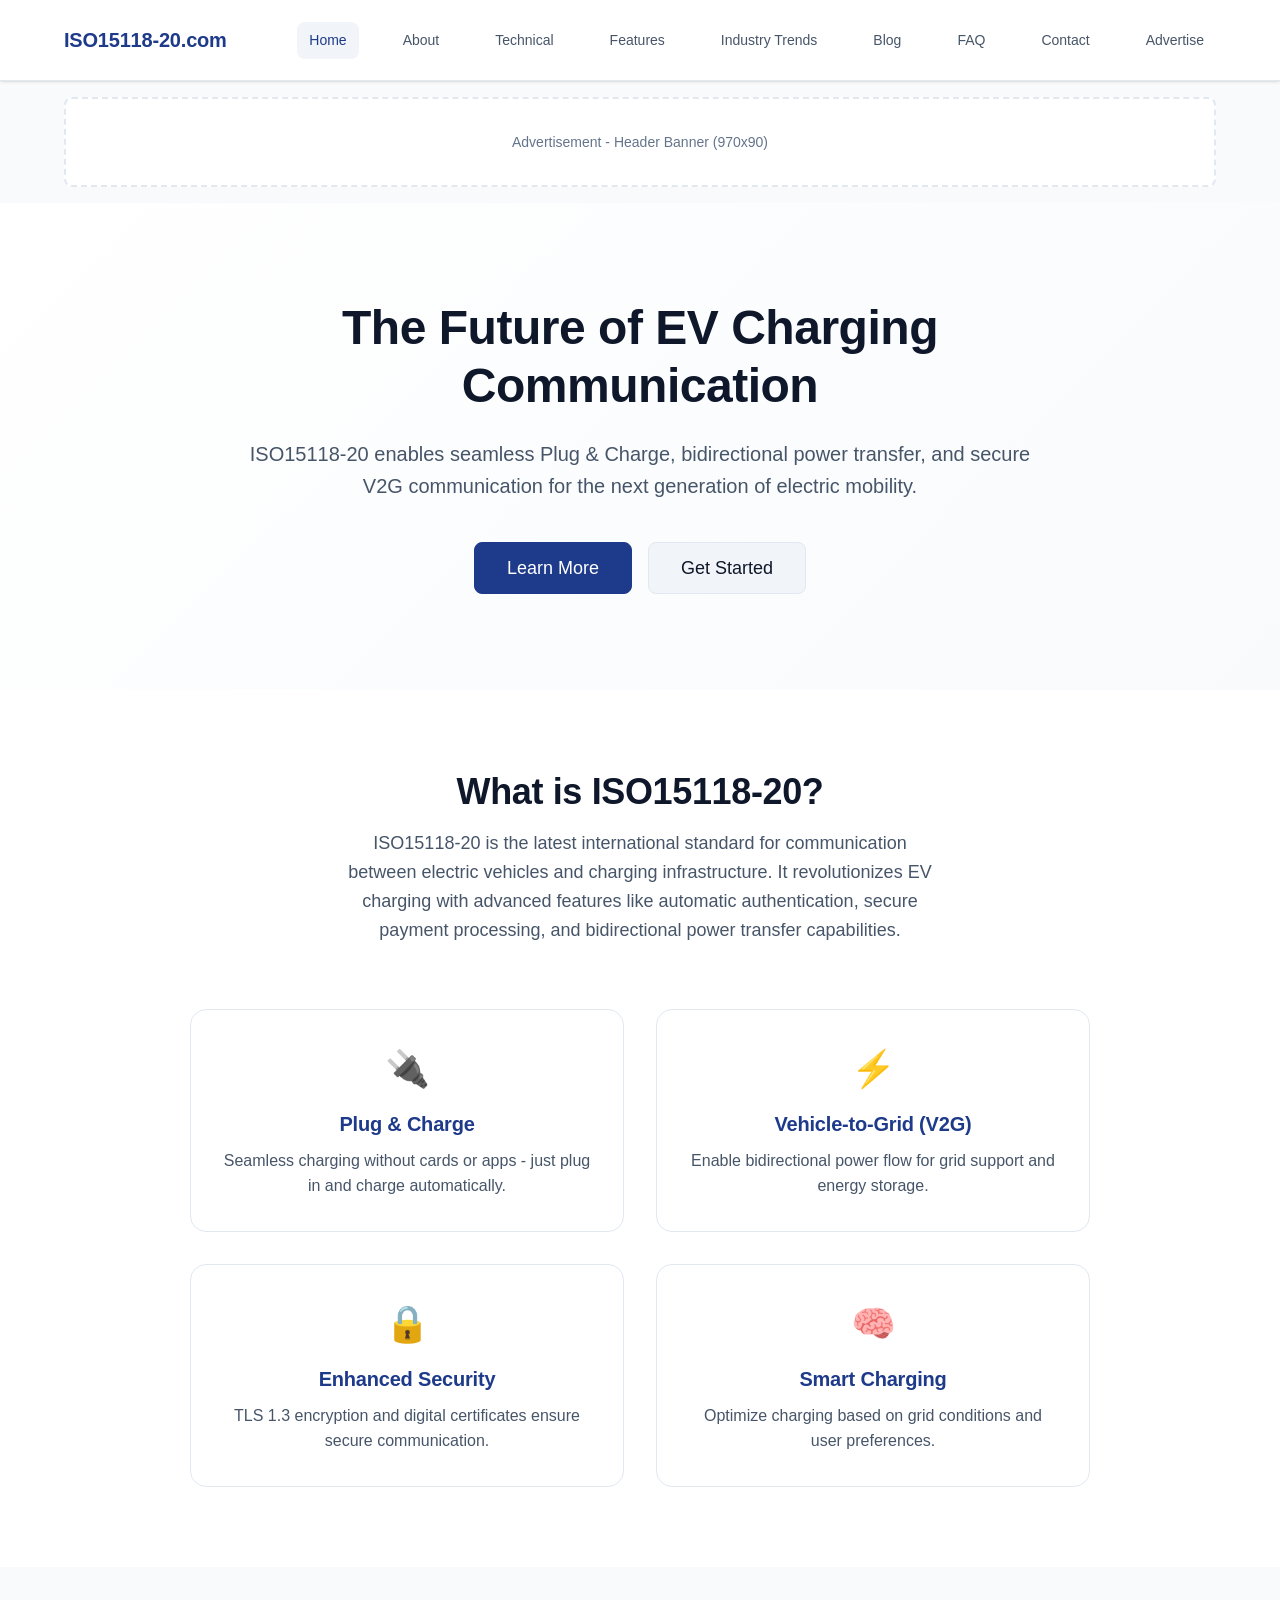
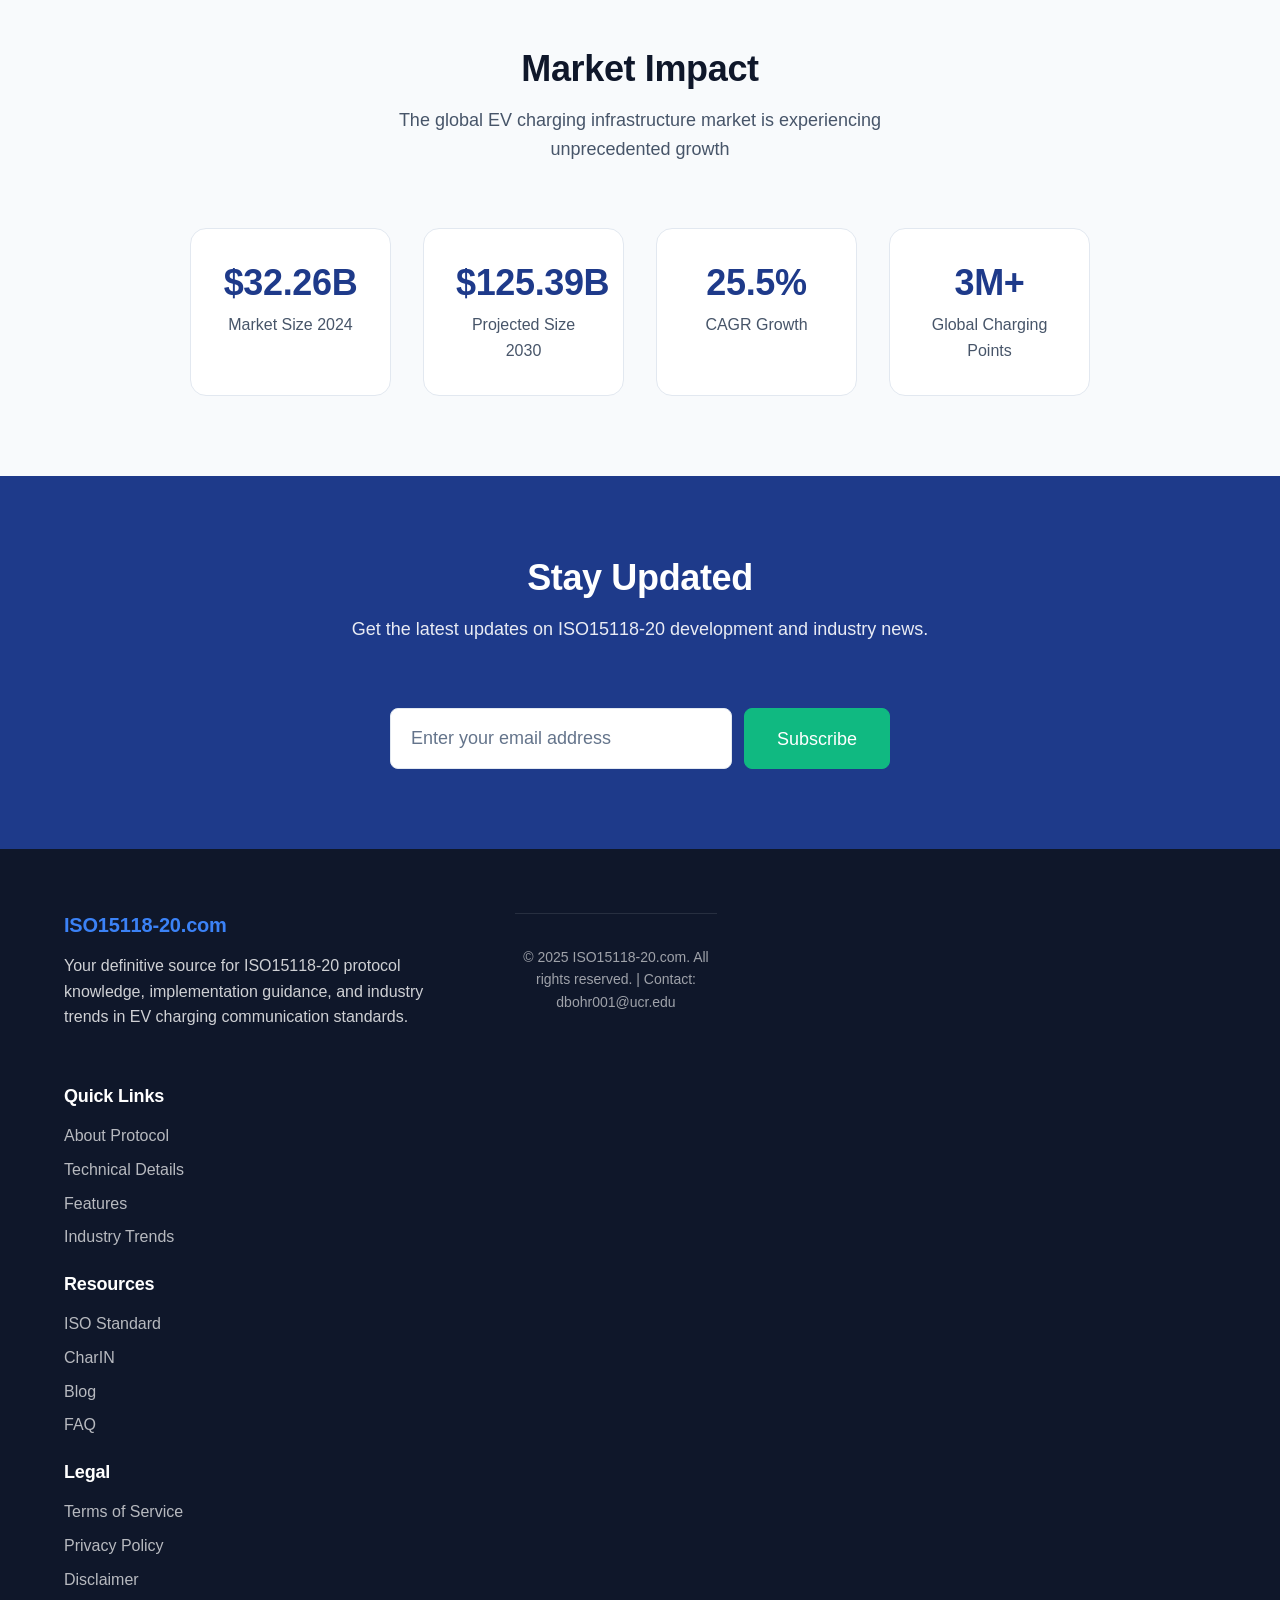
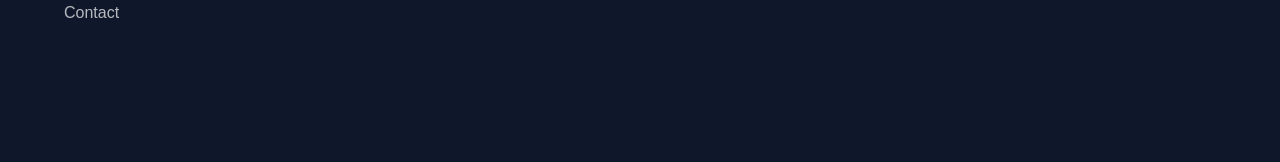
==== commit 75806d9d: "Removed follow options from footer" ====
--- a/index.html
+++ b/index.html
@@ -991,15 +991,7 @@
                     <div class="footer-brand">
                         <h3 class="footer-title">ISO15118-20.com</h3>
                         <p class="footer-description">Your definitive source for ISO15118-20 protocol knowledge, implementation guidance, and industry trends in EV charging communication standards.</p>
-                    </div>
-                    <div class="footer-social">
-                        <h4 class="footer-subtitle">Follow Us</h4>
-                        <div class="social-links">
-                            <a href="https://linkedin.com/company/iso15118-20" target="_blank" rel="noopener" class="social-link">LinkedIn</a>
-                            <a href="https://twitter.com/iso15118_20" target="_blank" rel="noopener" class="social-link">Twitter</a>
-                            <a href="https://github.com/iso15118-20" target="_blank" rel="noopener" class="social-link">GitHub</a>
-                        </div>
-                    </div>
+                    
                 </div>
                 
                 <div class="footer-section">
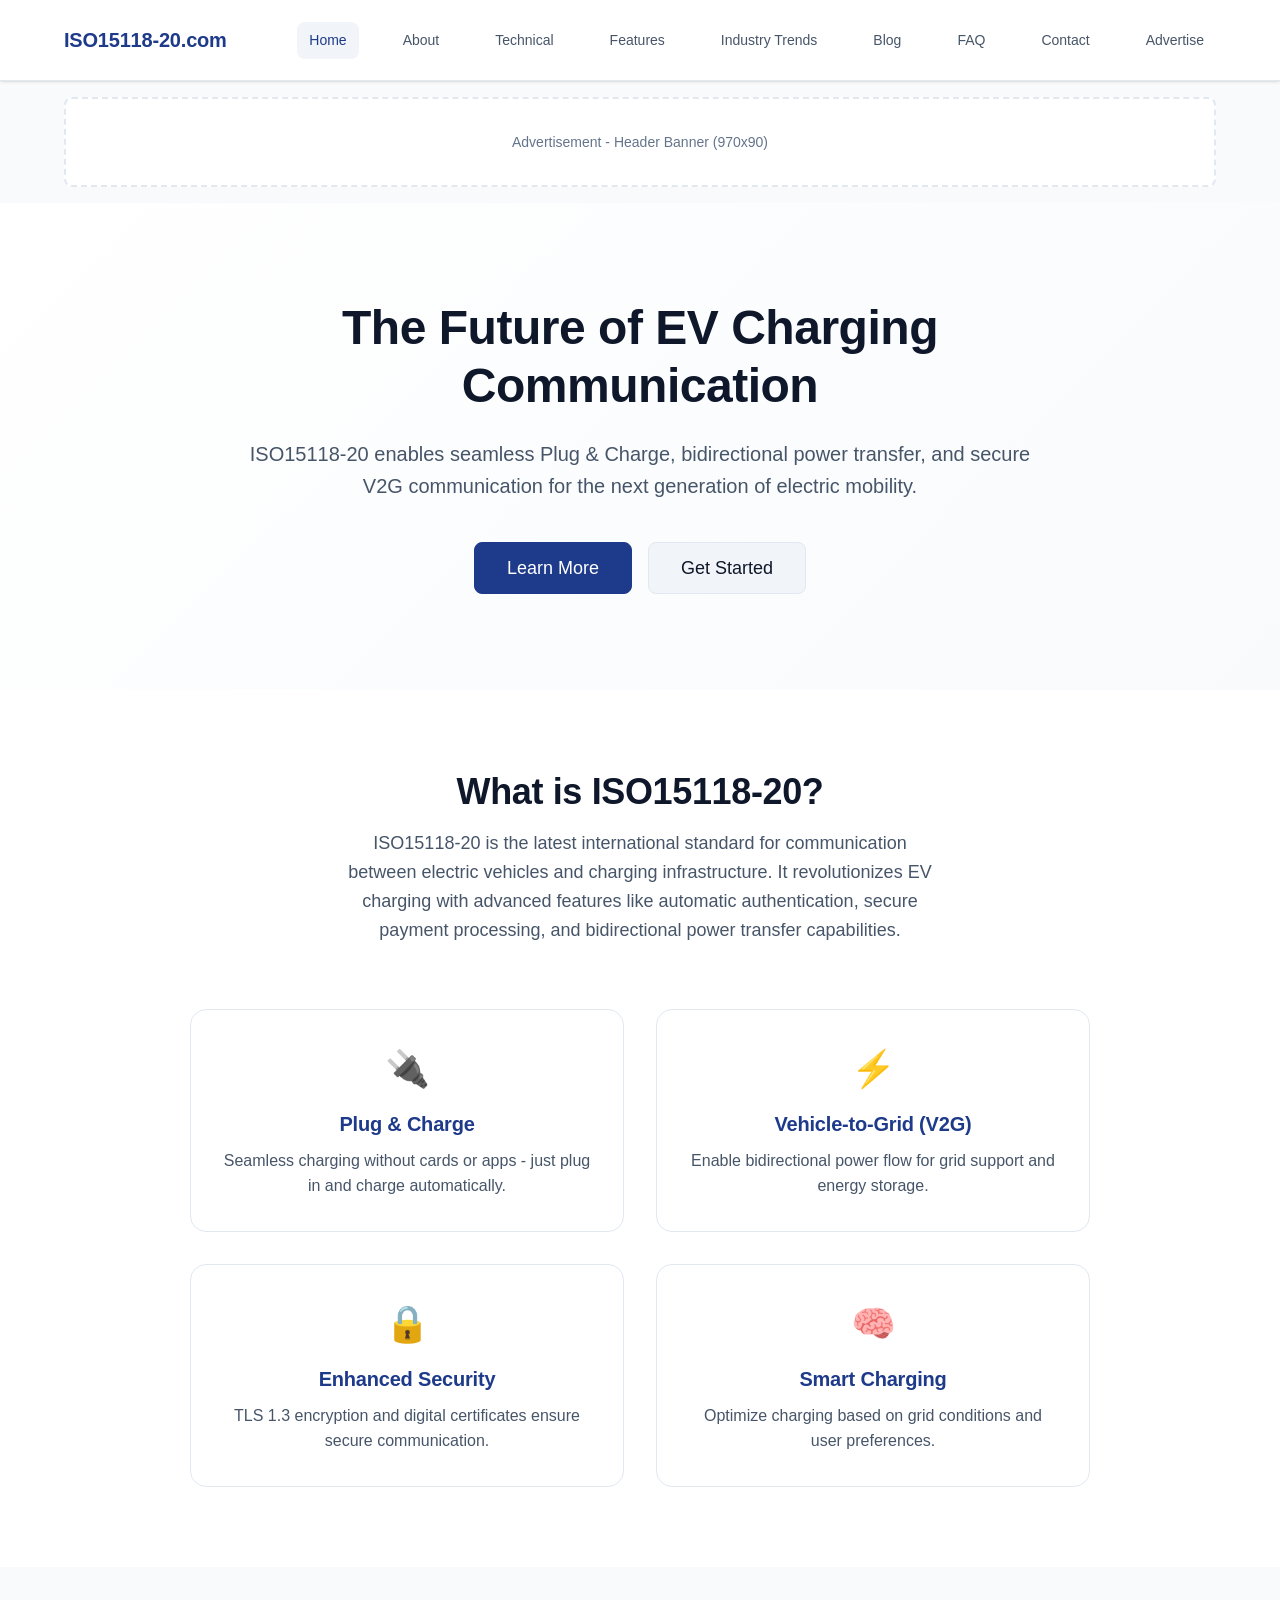
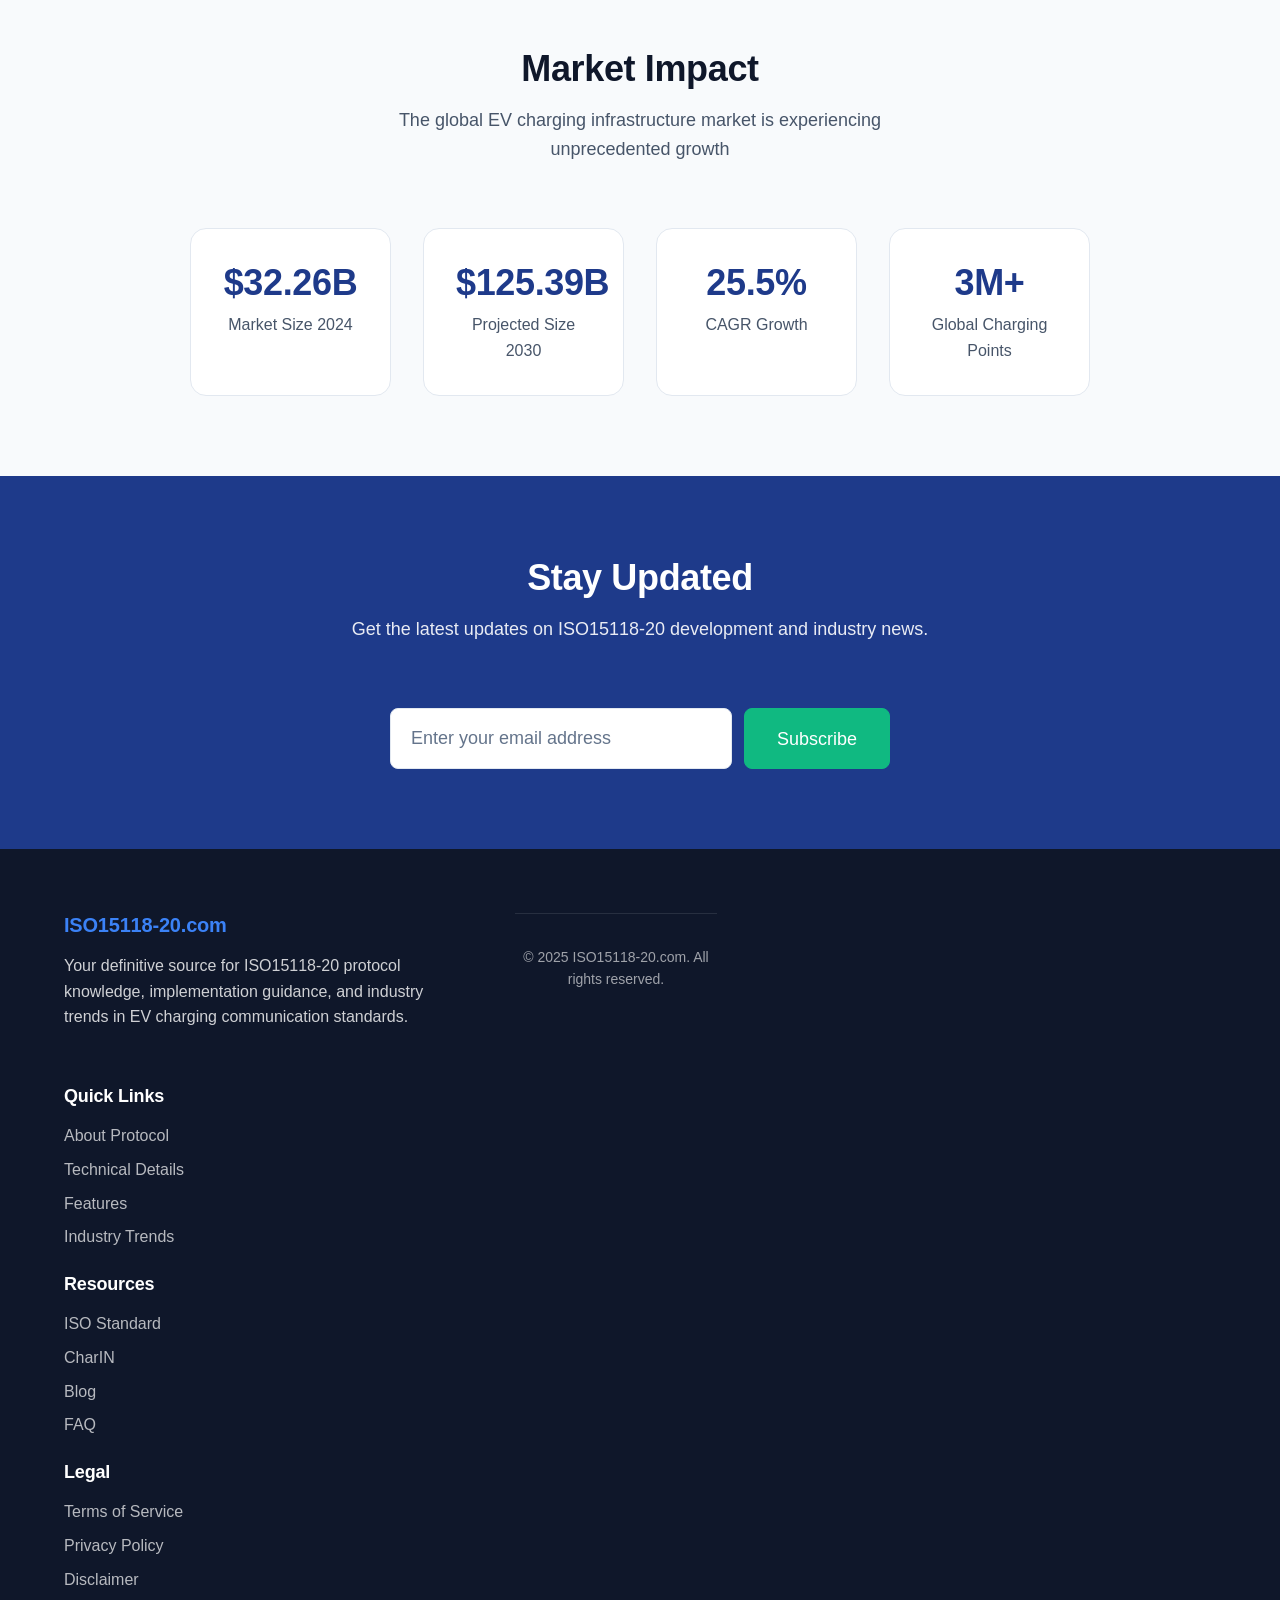
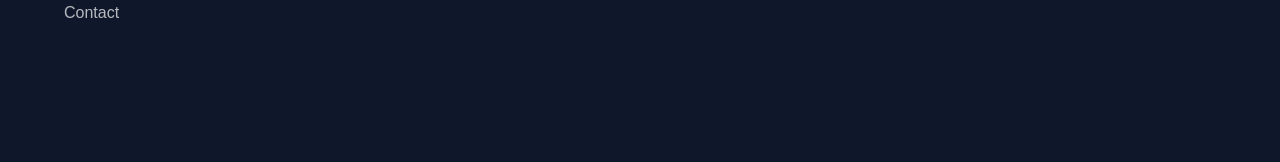
==== commit fd49b798: "Removed my email address" ====
--- a/index.html
+++ b/index.html
@@ -754,9 +754,7 @@
                                 
                                 <div class="contact-details">
                                     <h3 class="contact-subtitle">Contact Information</h3>
-                                    <div class="contact-item">
-                                        <strong>Email:</strong> dbohr001@ucr.edu
-                                    </div>
+                                
                                     <div class="contact-item">
                                         <strong>Website:</strong> iso15118-20.com
                                     </div>
@@ -1026,7 +1024,7 @@
             </div>
             
             <div class="footer-bottom">
-                <p class="footer-copyright">&copy; 2025 ISO15118-20.com. All rights reserved. | Contact: dbohr001@ucr.edu</p>
+                <p class="footer-copyright">&copy; 2025 ISO15118-20.com. All rights reserved.</p>
             </div>
         </div>
     </footer>
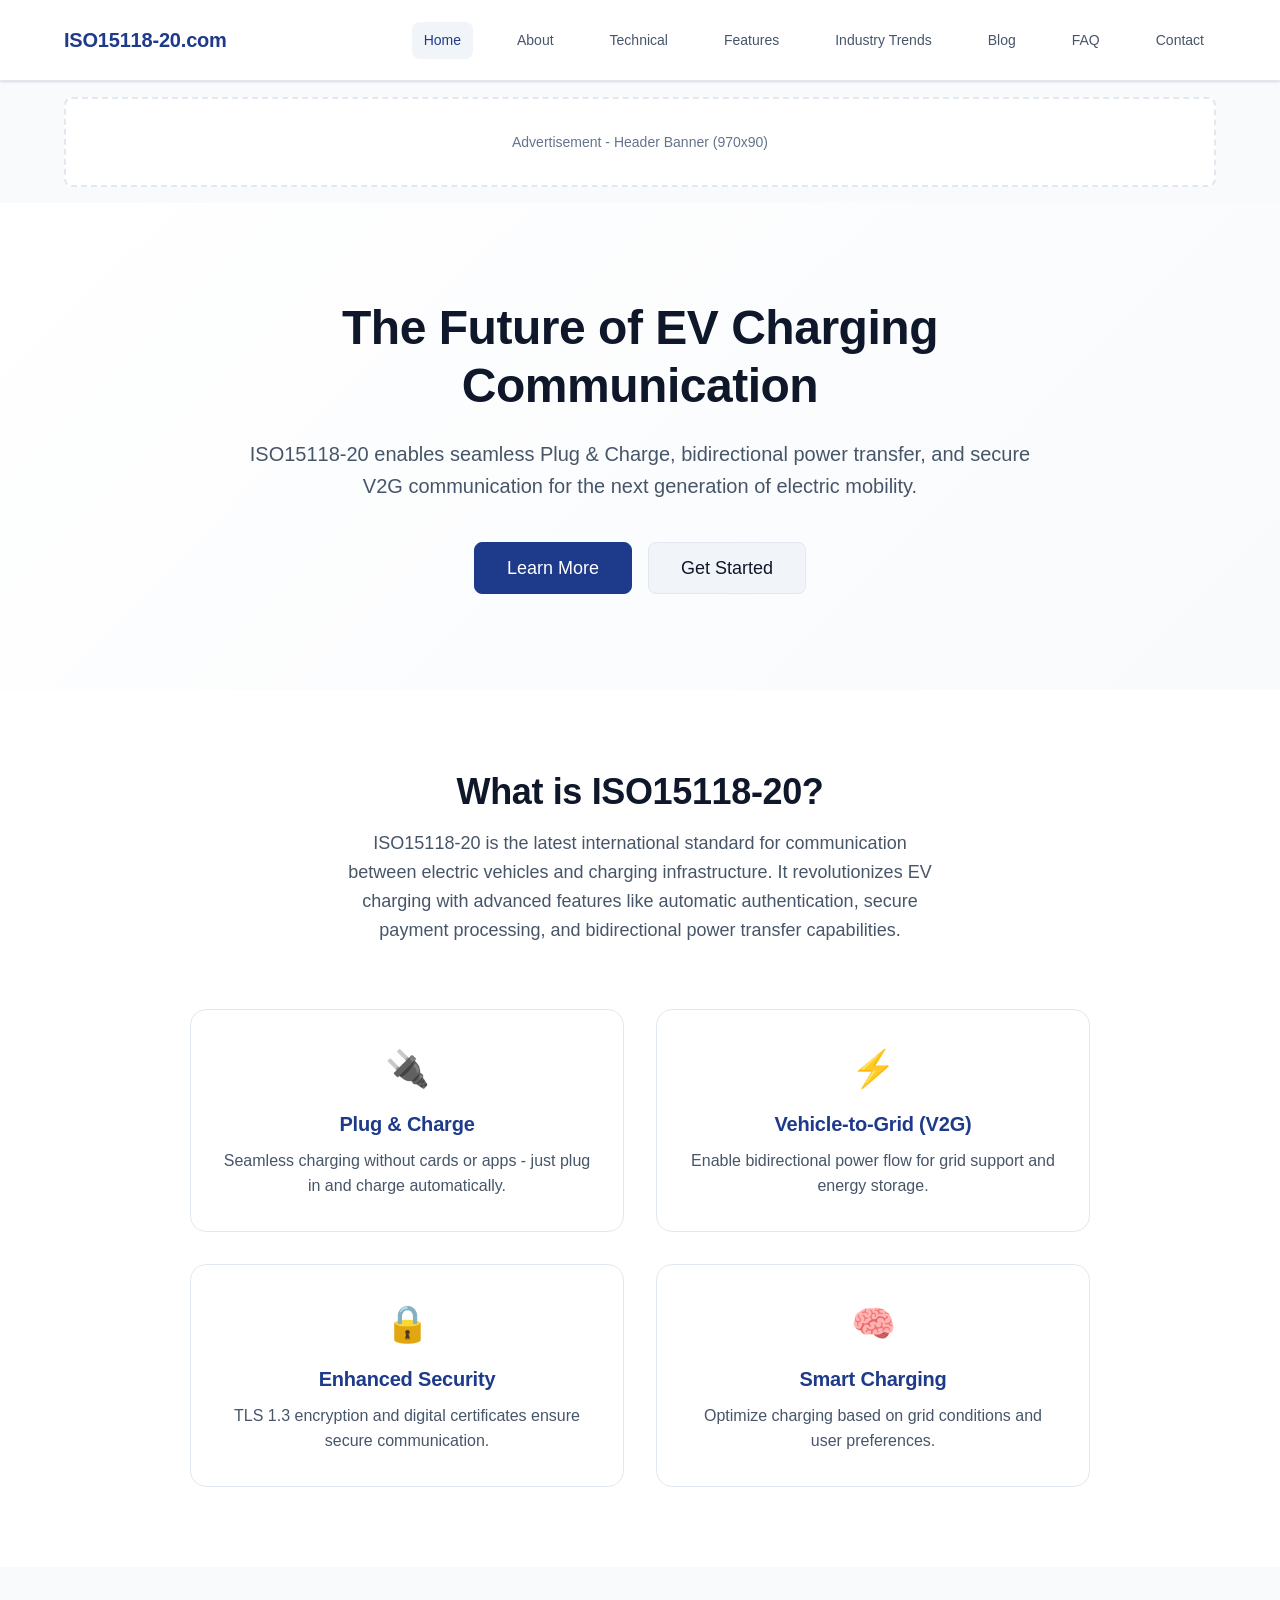
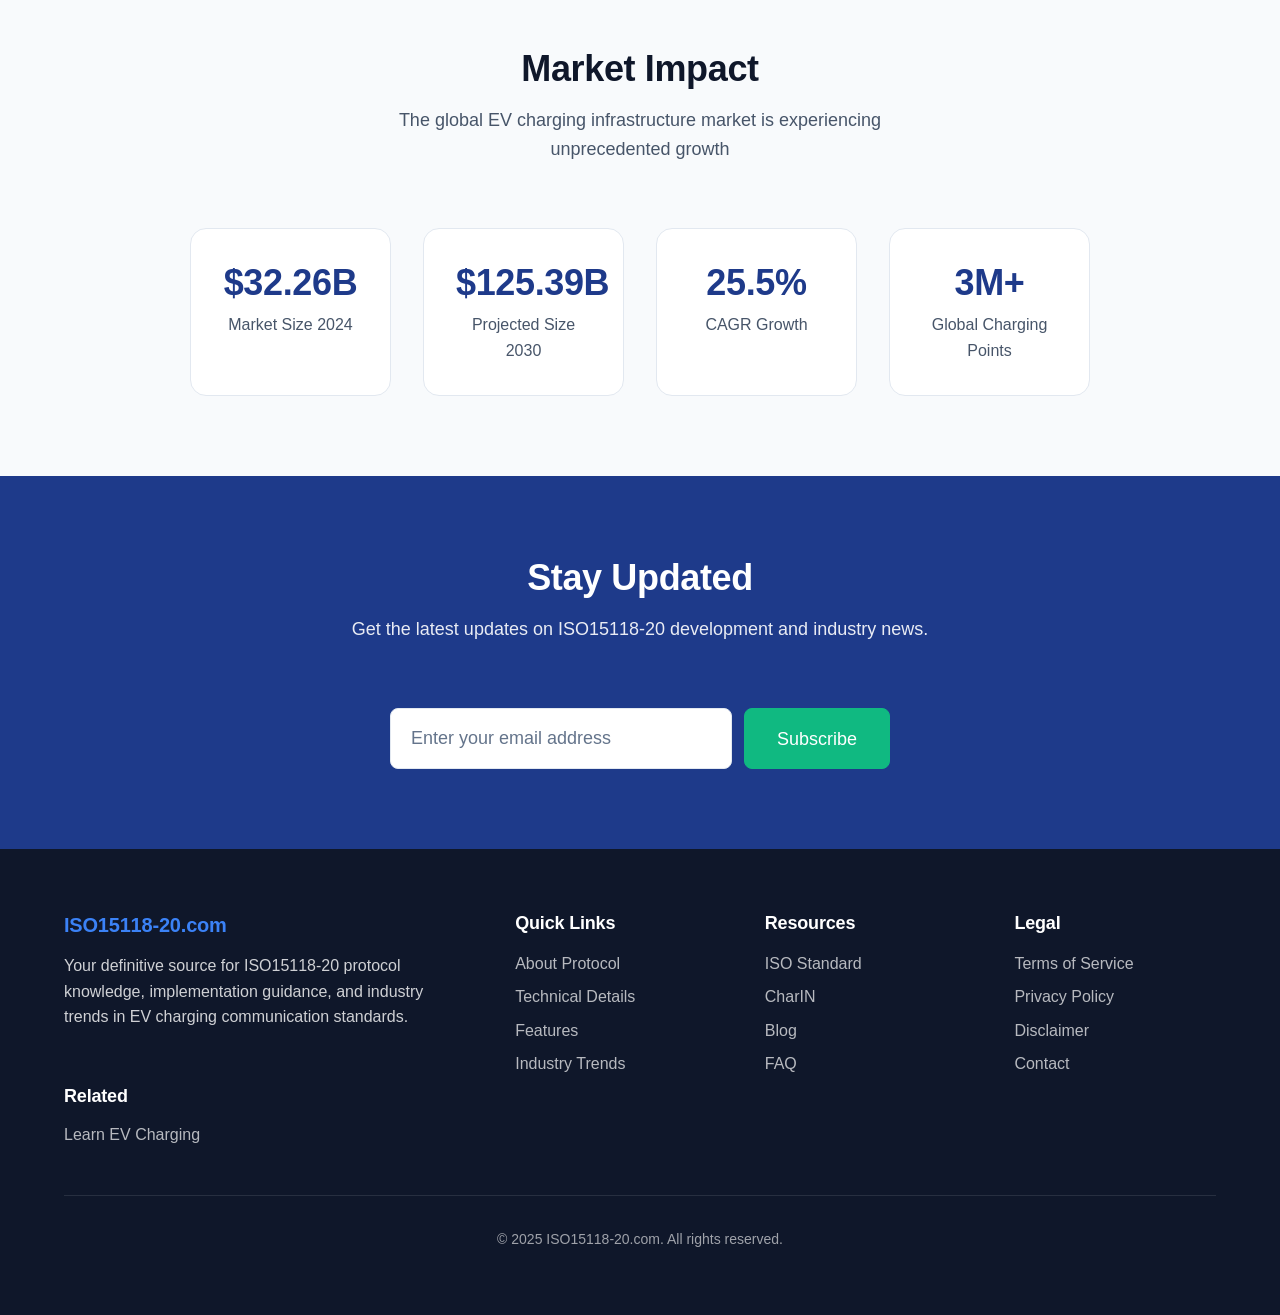
==== commit 29874ce9: "Made some updates" ====
--- a/index.html
+++ b/index.html
@@ -54,7 +54,6 @@
                     <a href="#" class="nav-link" data-section="blog">Blog</a>
                     <a href="#" class="nav-link" data-section="faq">FAQ</a>
                     <a href="#" class="nav-link" data-section="contact">Contact</a>
-                    <a href="#" class="nav-link" data-section="advertise">Advertise</a>
                 </div>
                 <button class="nav-toggle" id="navToggle" aria-label="Toggle navigation">
                     <span></span>
@@ -754,12 +753,17 @@
                                 
                                 <div class="contact-details">
                                     <h3 class="contact-subtitle">Contact Information</h3>
-                                
                                     <div class="contact-item">
                                         <strong>Website:</strong> iso15118-20.com
                                     </div>
                                 </div>
                                 
+                                <div class="contact-social">
+                                    <h3 class="contact-subtitle">Related</h3>
+                                    <div class="social-links">
+                                        <a href="https://learnevcharging.com" target="_blank" rel="noopener" class="social-link">Learn EV Charging</a>
+                                    </div>
+                                </div>
                             </div>
                         </div>
                         
@@ -989,7 +993,13 @@
                     <div class="footer-brand">
                         <h3 class="footer-title">ISO15118-20.com</h3>
                         <p class="footer-description">Your definitive source for ISO15118-20 protocol knowledge, implementation guidance, and industry trends in EV charging communication standards.</p>
-                    
+                    </div>
+                    <div class="footer-social">
+                        <h4 class="footer-subtitle">Related</h4>
+                        <div class="social-links">
+                            <a href="https://learnevcharging.com" target="_blank" rel="noopener" class="social-link">Learn EV Charging</a>
+                        </div>
+                    </div>
                 </div>
                 
                 <div class="footer-section">
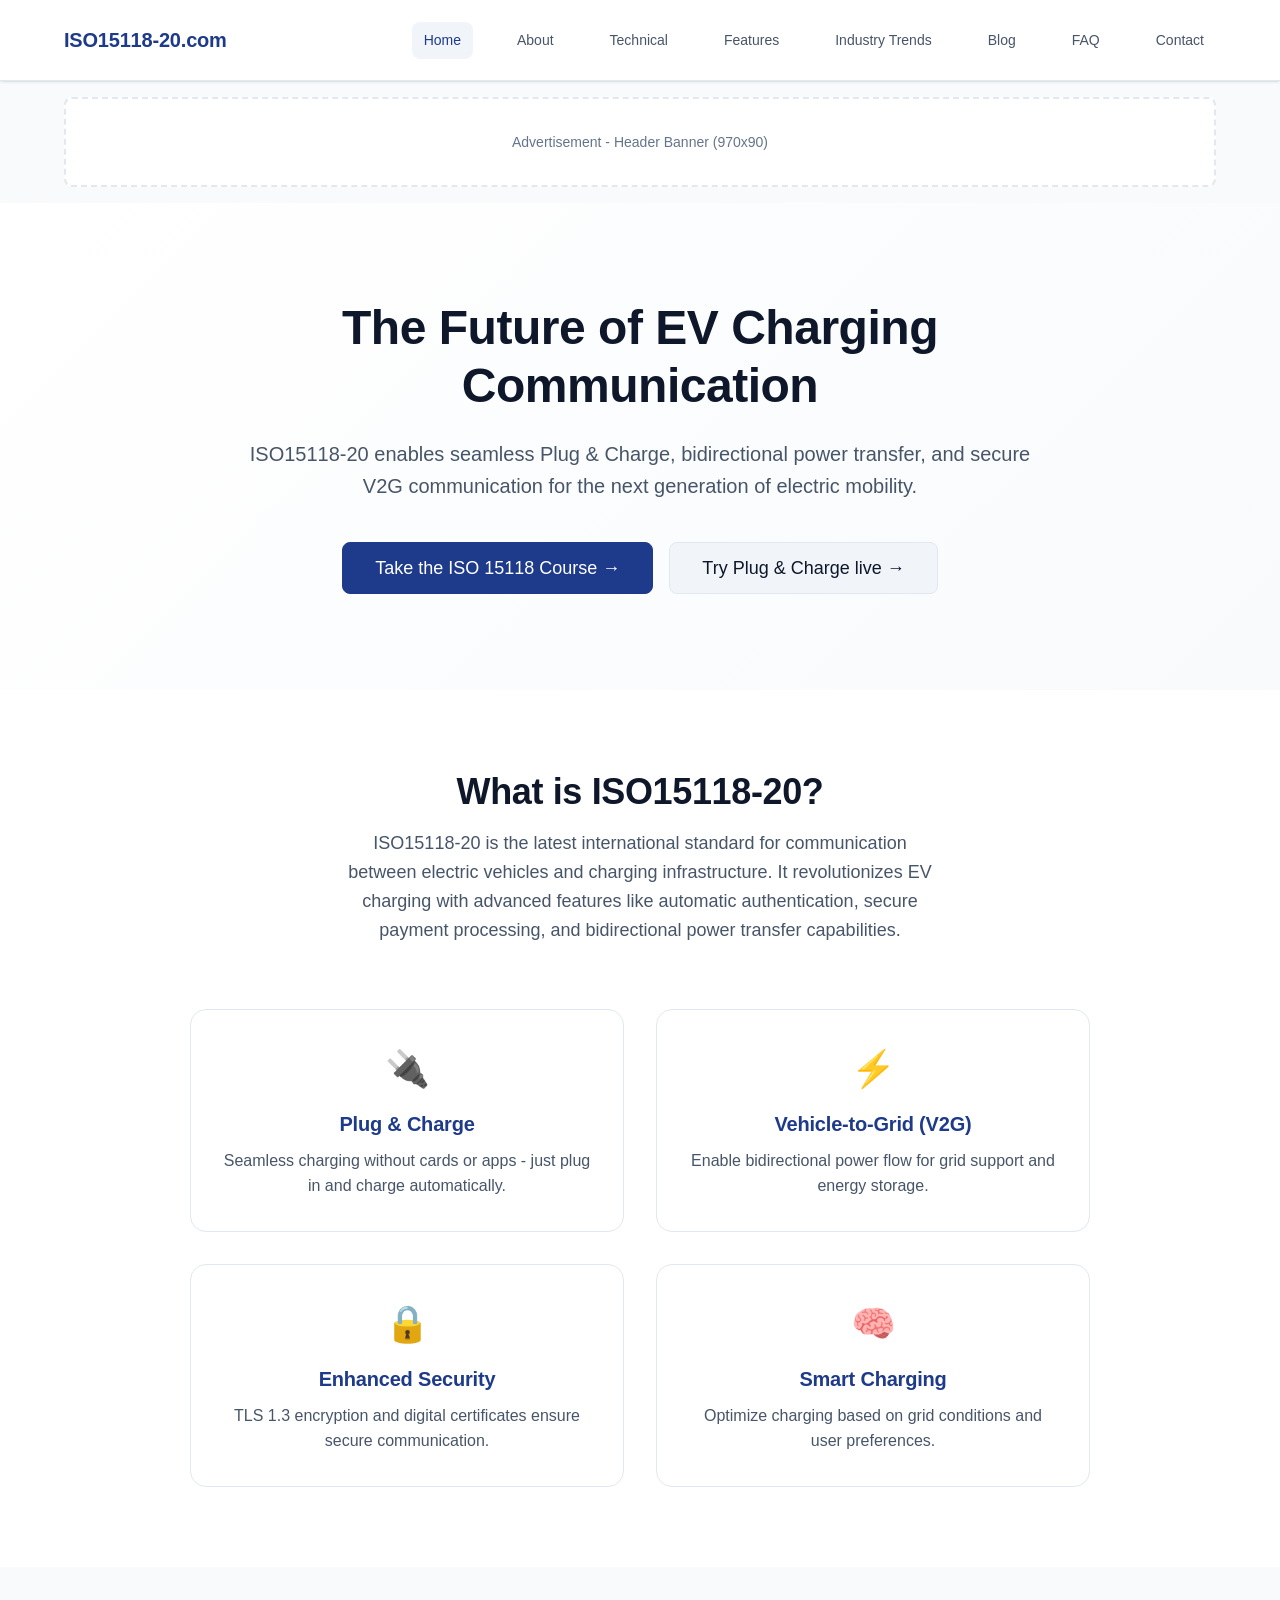
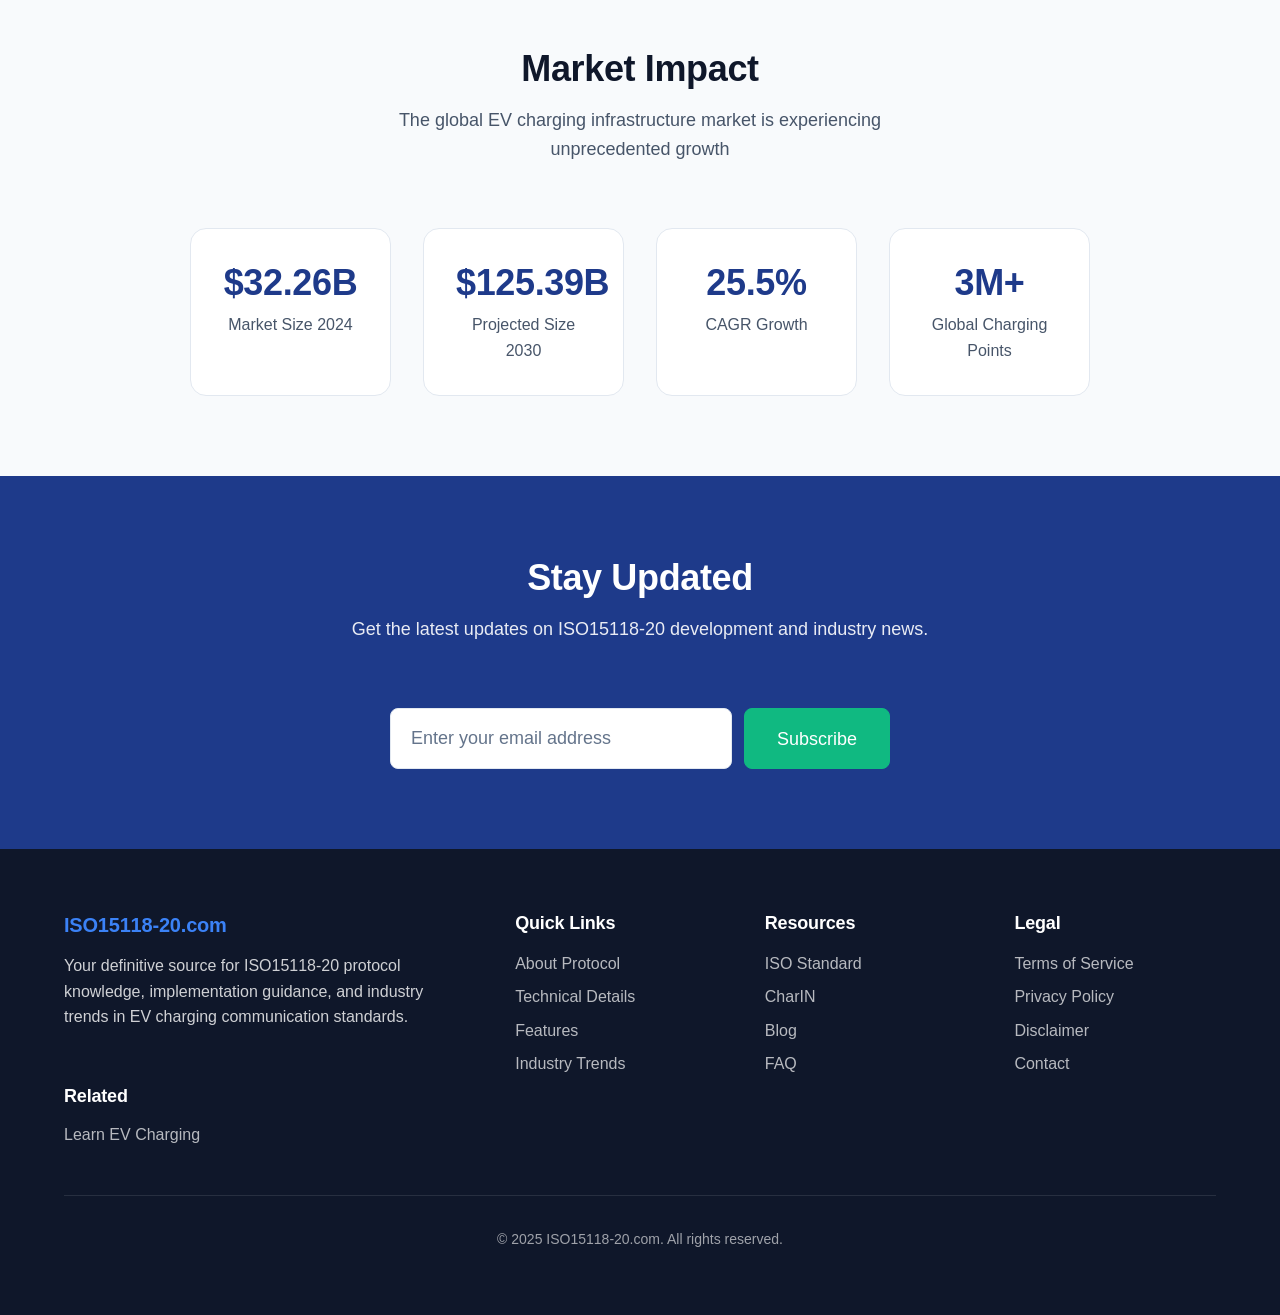
==== commit d364d23d: "Convert site into learnevcharging.com funnel and clean up - Point hero + blog CTAs to the ISO 15118 " ====
--- a/index.html
+++ b/index.html
@@ -85,8 +85,8 @@
                             <h1 class="hero-title">The Future of EV Charging Communication</h1>
                             <p class="hero-subtitle">ISO15118-20 enables seamless Plug & Charge, bidirectional power transfer, and secure V2G communication for the next generation of electric mobility.</p>
                             <div class="hero-actions">
-                                <button class="btn btn--primary btn--large" data-section="about">Learn More</button>
-                                <button class="btn btn--secondary btn--large" data-section="technical">Get Started</button>
+                                <a href="https://learnevcharging.com/courses/iso-15118-2-implementation/?utm_source=iso15118-20&amp;utm_medium=hero&amp;utm_campaign=course" class="btn btn--primary btn--large">Take the ISO 15118 Course →</a>
+                                <a href="https://rey.learnevcharging.com/?utm_source=iso15118-20&amp;utm_medium=hero&amp;utm_campaign=rey" class="btn btn--secondary btn--large">Try Plug &amp; Charge live →</a>
                             </div>
                         </div>
                     </div>
@@ -574,7 +574,7 @@
                                 <p class="blog-excerpt">Comprehensive overview of the new features and improvements in ISO15118-20, including bidirectional charging, enhanced security, and wireless communication support.</p>
                             </div>
                             <div class="blog-card-footer">
-                                <a href="blog-iso15118-20-whats-new.html" class="btn btn--outline btn--small">Read Full Article</a>
+                                <a href="https://learnevcharging.com/courses/iso-15118-2-implementation/?utm_source=iso15118-20&amp;utm_medium=blog&amp;utm_campaign=course" class="btn btn--outline btn--small">Learn it in the course →</a>
                             </div>
                         </article>
                         
@@ -595,7 +595,7 @@
                                 <p class="blog-excerpt">Deep dive into how Plug & Charge functionality has evolved in ISO15118-20, with improved security, multiple contract support, and enhanced user experience.</p>
                             </div>
                             <div class="blog-card-footer">
-                                <a href="blog-plug-and-charge-evolution.html" class="btn btn--outline btn--small">Read Full Article</a>
+                                <a href="https://rey.learnevcharging.com/?utm_source=iso15118-20&amp;utm_medium=blog&amp;utm_campaign=rey" class="btn btn--outline btn--small">See Plug &amp; Charge live in Rey →</a>
                             </div>
                         </article>
                         
@@ -616,7 +616,7 @@
                                 <p class="blog-excerpt">Exploring how ISO15118-20 enables vehicle-to-grid applications, energy storage, and grid stabilization through bidirectional power transfer capabilities.</p>
                             </div>
                             <div class="blog-card-footer">
-                                <a href="blog-bidirectional-charging-v2g.html" class="btn btn--outline btn--small">Read Full Article</a>
+                                <a href="https://learnevcharging.com/courses/iso-15118-2-implementation/?utm_source=iso15118-20&amp;utm_medium=blog&amp;utm_campaign=course" class="btn btn--outline btn--small">Learn it in the course →</a>
                             </div>
                         </article>
                         
@@ -637,7 +637,7 @@
                                 <p class="blog-excerpt">Technical analysis of the security improvements in ISO15118-20, including mutual TLS 1.3, enhanced cryptographic algorithms, and PKI infrastructure changes.</p>
                             </div>
                             <div class="blog-card-footer">
-                                <a href="blog-security-enhancements.html" class="btn btn--outline btn--small">Read Full Article</a>
+                                <a href="https://rey.learnevcharging.com/?utm_source=iso15118-20&amp;utm_medium=blog&amp;utm_campaign=rey" class="btn btn--outline btn--small">See the cert flow live in Rey →</a>
                             </div>
                         </article>
                         
@@ -658,7 +658,7 @@
                                 <p class="blog-excerpt">Complete guide for implementing ISO15118-20 in your EV charging infrastructure, covering planning, development, testing, and deployment phases.</p>
                             </div>
                             <div class="blog-card-footer">
-                                <a href="blog-implementation-guide.html" class="btn btn--outline btn--small">Read Full Article</a>
+                                <a href="https://learnevcharging.com/courses/iso-15118-2-implementation/?utm_source=iso15118-20&amp;utm_medium=blog&amp;utm_campaign=course" class="btn btn--outline btn--small">Take the course →</a>
                             </div>
                         </article>
                     </div>
@@ -761,7 +761,7 @@
                                 <div class="contact-social">
                                     <h3 class="contact-subtitle">Related</h3>
                                     <div class="social-links">
-                                        <a href="https://learnevcharging.com" target="_blank" rel="noopener" class="social-link">Learn EV Charging</a>
+                                        <a href="https://learnevcharging.com/?utm_source=iso15118-20&amp;utm_medium=contact&amp;utm_campaign=brand" target="_blank" rel="noopener" class="social-link">Learn EV Charging</a>
                                     </div>
                                 </div>
                             </div>
@@ -967,7 +967,7 @@
                             <p class="cta-description">Contact us to discuss your advertising and sponsorship needs. We'll work with you to create a custom package that meets your marketing objectives and budget.</p>
                             <div class="cta-actions">
                                 <button class="btn btn--primary btn--large" data-section="contact">Contact Us</button>
-                                <a href="mailto:dbohr001@ucr.edu" class="btn btn--secondary btn--large">Email Directly</a>
+                                <a href="mailto:learnevcharging@gmail.com" class="btn btn--secondary btn--large">Email Directly</a>
                             </div>
                         </div>
                     </div>
@@ -997,7 +997,7 @@
                     <div class="footer-social">
                         <h4 class="footer-subtitle">Related</h4>
                         <div class="social-links">
-                            <a href="https://learnevcharging.com" target="_blank" rel="noopener" class="social-link">Learn EV Charging</a>
+                            <a href="https://learnevcharging.com/?utm_source=iso15118-20&amp;utm_medium=footer&amp;utm_campaign=brand" target="_blank" rel="noopener" class="social-link">Learn EV Charging</a>
                         </div>
                     </div>
                 </div>
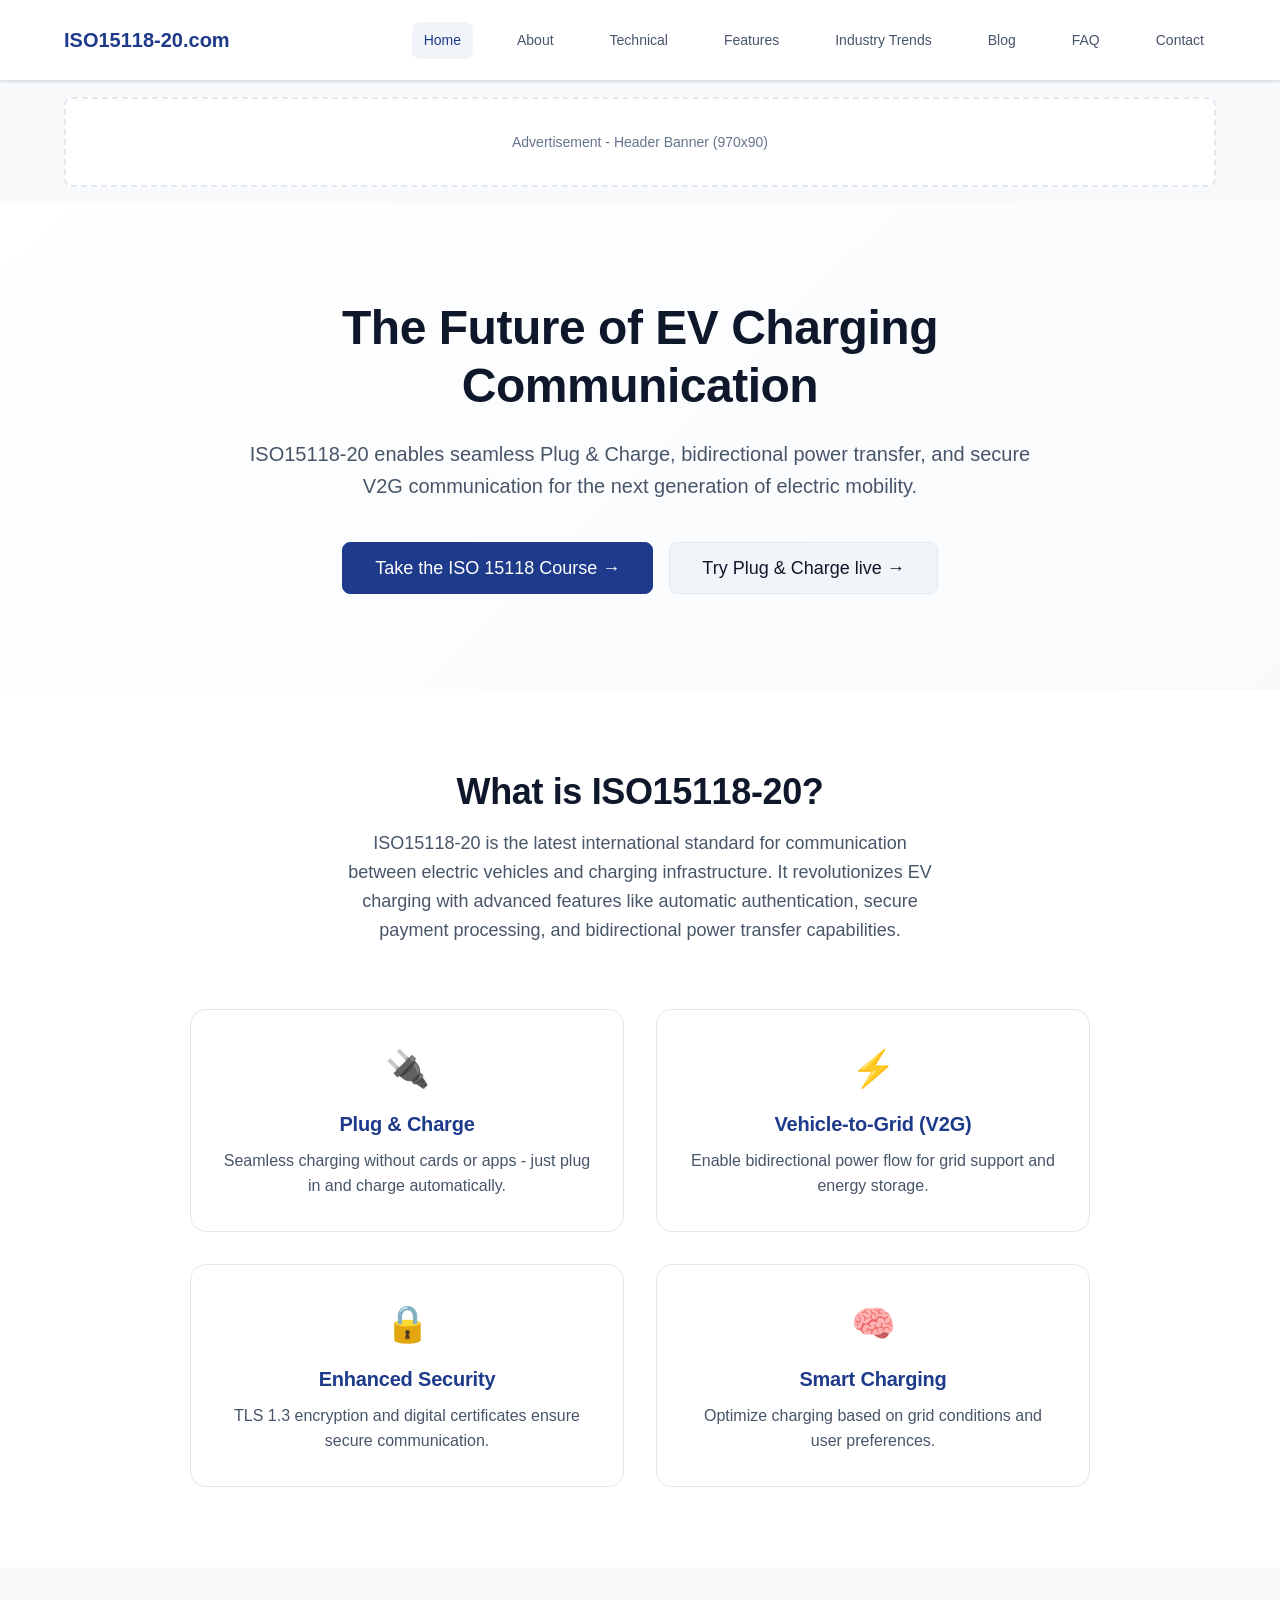
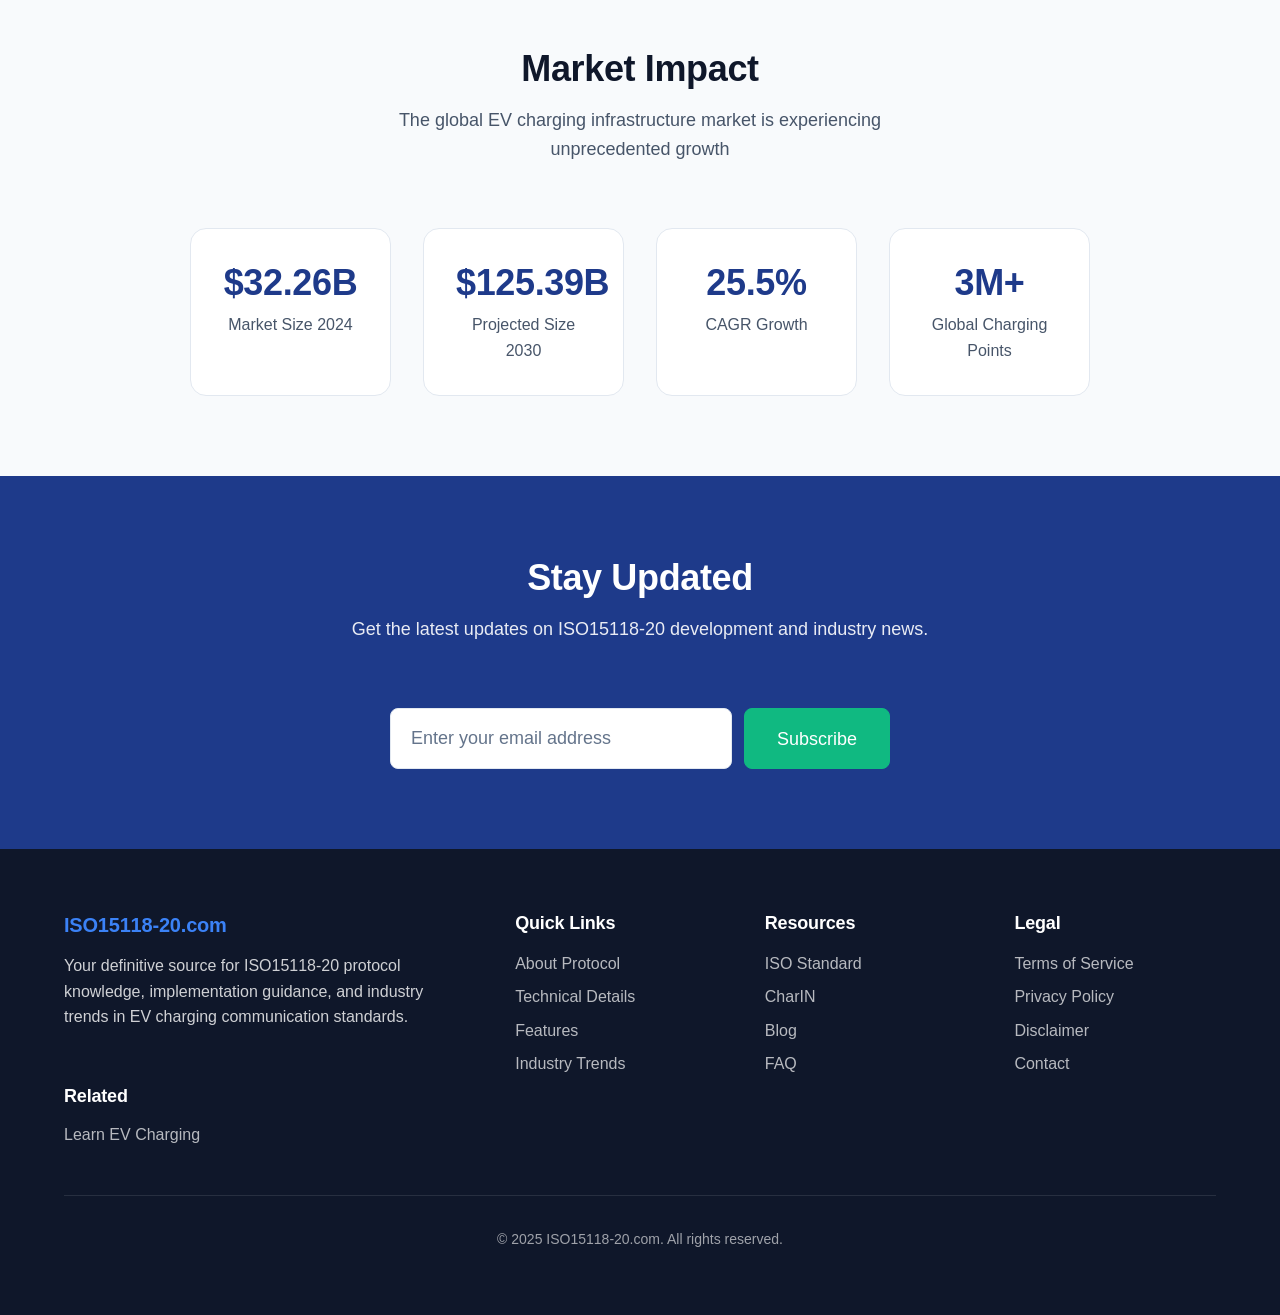
==== commit 5b1fb509: "SEO: add og-image/favicon assets, single-h1 structure, FAQPage schema - Generate branded og-image.pn" ====
--- a/index.html
+++ b/index.html
@@ -6,19 +6,30 @@
     <title>ISO15118-20.com - The Complete EV Charging Communication Protocol Resource</title>
     <meta name="description" content="Your definitive source for ISO15118-20 protocol knowledge, implementation guidance, and industry trends in EV charging communication standards.">
     <meta name="keywords" content="ISO15118-20, EV charging, Plug and Charge, V2G, bidirectional charging, electric vehicles, charging infrastructure">
-    
+    <meta name="author" content="Learn EV Charging">
+    <meta name="robots" content="index, follow, max-image-preview:large, max-snippet:-1">
+    <link rel="canonical" href="https://iso15118-20.com/">
+    <link rel="icon" href="/favicon.ico" sizes="any">
+    <link rel="apple-touch-icon" href="/apple-touch-icon.png">
+
     <!-- Open Graph / Facebook -->
     <meta property="og:type" content="website">
     <meta property="og:url" content="https://iso15118-20.com/">
     <meta property="og:title" content="ISO15118-20.com - Complete EV Charging Protocol Resource">
     <meta property="og:description" content="Your definitive source for ISO15118-20 protocol knowledge, implementation guidance, and industry trends.">
-    
+    <meta property="og:site_name" content="ISO15118-20.com">
+    <meta property="og:image" content="https://iso15118-20.com/og-image.png">
+    <meta property="og:image:width" content="1200">
+    <meta property="og:image:height" content="630">
+    <meta property="og:image:alt" content="ISO 15118-20 — the EV charging communication protocol resource">
+
     <!-- Twitter -->
     <meta property="twitter:card" content="summary_large_image">
     <meta property="twitter:url" content="https://iso15118-20.com/">
     <meta property="twitter:title" content="ISO15118-20.com - Complete EV Charging Protocol Resource">
     <meta property="twitter:description" content="Your definitive source for ISO15118-20 protocol knowledge, implementation guidance, and industry trends.">
-    
+    <meta property="twitter:image" content="https://iso15118-20.com/og-image.png">
+
     <link rel="stylesheet" href="style.css">
     
     <!-- Schema.org structured data -->
@@ -36,6 +47,89 @@
       }
     }
     </script>
+    <script type="application/ld+json">
+    {
+      "@context": "https://schema.org",
+      "@type": "Organization",
+      "name": "ISO15118-20.com",
+      "url": "https://iso15118-20.com/",
+      "logo": "https://iso15118-20.com/og-image.png",
+      "description": "Educational resource for the ISO 15118-20 EV charging communication protocol.",
+      "sameAs": ["https://learnevcharging.com"]
+    }
+    </script>
+    <script type="application/ld+json">
+    {
+      "@context": "https://schema.org",
+      "@type": "FAQPage",
+      "mainEntity": [
+        {
+          "@type": "Question",
+          "name": "What is ISO15118-20 and how does it differ from ISO15118-2?",
+          "acceptedAnswer": {
+            "@type": "Answer",
+            "text": "ISO15118-20 is the latest evolution of the EV charging communication standard, introducing bidirectional power transfer (V2G), enhanced security with mutual TLS 1.3, wireless power transfer support, and improved plug & charge functionality. Key differences include larger certificate key sizes (secp521r1/Ed448 vs secp256r1), multiple contract installation per session, and support for automated connection devices."
+          }
+        },
+        {
+          "@type": "Question",
+          "name": "What are the main benefits of implementing ISO15118-20?",
+          "acceptedAnswer": {
+            "@type": "Answer",
+            "text": "ISO15118-20 offers enhanced security through mutual authentication, bidirectional charging capabilities for V2G applications, improved interoperability across different charging networks, wireless communication support, and streamlined plug & charge experiences. It also enables advanced use cases like smart charging optimization and energy grid stabilization."
+          }
+        },
+        {
+          "@type": "Question",
+          "name": "Is ISO15118-20 backward compatible with ISO15118-2?",
+          "acceptedAnswer": {
+            "@type": "Answer",
+            "text": "ISO15118-20 is designed with migration pathways from ISO15118-2, but is not directly backward compatible due to changes in certificate key sizes, TLS requirements, and message formats. However, systems can be designed to support both standards during transition periods."
+          }
+        },
+        {
+          "@type": "Question",
+          "name": "What is the current adoption status of ISO15118-20?",
+          "acceptedAnswer": {
+            "@type": "Answer",
+            "text": "ISO15118-20 is in the early adoption phase with major OEMs and charging infrastructure providers beginning implementations. The standard was published in 2022, and we're seeing increasing interest from automotive manufacturers, charging network operators, and certification bodies."
+          }
+        },
+        {
+          "@type": "Question",
+          "name": "What are the key technical requirements for ISO15118-20 implementation?",
+          "acceptedAnswer": {
+            "@type": "Answer",
+            "text": "Key requirements include support for secp521r1 or Ed448 cryptographic curves, mutual TLS 1.3 implementation, updated PKI infrastructure, new EXI codec for message processing, and enhanced OCSP certificate validation. Hardware Security Modules (HSMs) may need upgrades to support the new key formats."
+          }
+        },
+        {
+          "@type": "Question",
+          "name": "How does bidirectional charging benefit EV owners?",
+          "acceptedAnswer": {
+            "@type": "Answer",
+            "text": "Bidirectional charging allows EV owners to earn revenue by selling energy back to the grid during peak demand periods, reduce electricity costs through smart charging optimization, and provide backup power for their homes during outages. This transforms EVs from purely cost centers to revenue-generating assets."
+          }
+        },
+        {
+          "@type": "Question",
+          "name": "What testing is required for ISO15118-20 compliance?",
+          "acceptedAnswer": {
+            "@type": "Answer",
+            "text": "Compliance testing includes protocol conformance testing, interoperability testing with multiple vendor implementations, security validation including penetration testing, and performance testing under various load conditions. Certification bodies provide standardized test procedures and validation services."
+          }
+        },
+        {
+          "@type": "Question",
+          "name": "How does ISO15118-20 support wireless power transfer?",
+          "acceptedAnswer": {
+            "@type": "Answer",
+            "text": "ISO15118-20 includes provisions for wireless communication during wireless power transfer, enabling the same secure authentication and authorization processes used in wired charging. This supports the development of automated parking and charging systems for future autonomous vehicles."
+          }
+        }
+      ]
+    }
+    </script>
 </head>
 <body>
     <!-- Header -->
@@ -43,7 +137,7 @@
         <div class="container">
             <nav class="nav-wrapper">
                 <div class="nav-brand">
-                    <h1 class="logo">ISO15118-20.com</h1>
+                    <div class="logo">ISO15118-20.com</div>
                 </div>
                 <div class="nav-menu" id="navMenu">
                     <a href="#" class="nav-link active" data-section="home">Home</a>
@@ -181,7 +275,7 @@
         <section id="about" class="section">
             <div class="container">
                 <div class="page-header">
-                    <h1 class="page-title">About ISO15118-20 Protocol</h1>
+                    <h2 class="page-title">About ISO15118-20 Protocol</h2>
                 </div>
                 
                 <div class="content-wrapper">
@@ -246,7 +340,7 @@
         <section id="technical" class="section">
             <div class="container">
                 <div class="page-header">
-                    <h1 class="page-title">Technical Specifications</h1>
+                    <h2 class="page-title">Technical Specifications</h2>
                 </div>
                 
                 <div class="content-wrapper">
@@ -346,7 +440,7 @@
         <section id="features" class="section">
             <div class="container">
                 <div class="page-header">
-                    <h1 class="page-title">Key Capabilities</h1>
+                    <h2 class="page-title">Key Capabilities</h2>
                 </div>
                 
                 <div class="content-wrapper">
@@ -447,7 +541,7 @@
         <section id="industry" class="section">
             <div class="container">
                 <div class="page-header">
-                    <h1 class="page-title">Industry Trends</h1>
+                    <h2 class="page-title">Industry Trends</h2>
                 </div>
                 
                 <div class="content-wrapper">
@@ -547,7 +641,7 @@
         <section id="blog" class="section">
             <div class="container">
                 <div class="page-header">
-                    <h1 class="page-title">Blog & Resources</h1>
+                    <h2 class="page-title">Blog & Resources</h2>
                     <p class="page-description">Stay informed with the latest insights, analysis, and developments in ISO15118-20 technology</p>
                 </div>
                 
@@ -670,7 +764,7 @@
         <section id="faq" class="section">
             <div class="container">
                 <div class="page-header">
-                    <h1 class="page-title">Frequently Asked Questions</h1>
+                    <h2 class="page-title">Frequently Asked Questions</h2>
                     <p class="page-description">Find answers to common questions about ISO15118-20 implementation and capabilities</p>
                 </div>
                 
@@ -740,7 +834,7 @@
         <section id="contact" class="section">
             <div class="container">
                 <div class="page-header">
-                    <h1 class="page-title">Contact Us</h1>
+                    <h2 class="page-title">Contact Us</h2>
                     <p class="page-description">Get in touch with our team for technical support, partnerships, or general inquiries</p>
                 </div>
                 
@@ -817,7 +911,7 @@
         <section id="advertise" class="section">
             <div class="container">
                 <div class="page-header">
-                    <h1 class="page-title">Advertising & Sponsorship</h1>
+                    <h2 class="page-title">Advertising & Sponsorship</h2>
                     <p class="page-description">Connect with industry professionals and decision-makers in the EV charging ecosystem</p>
                 </div>
                 
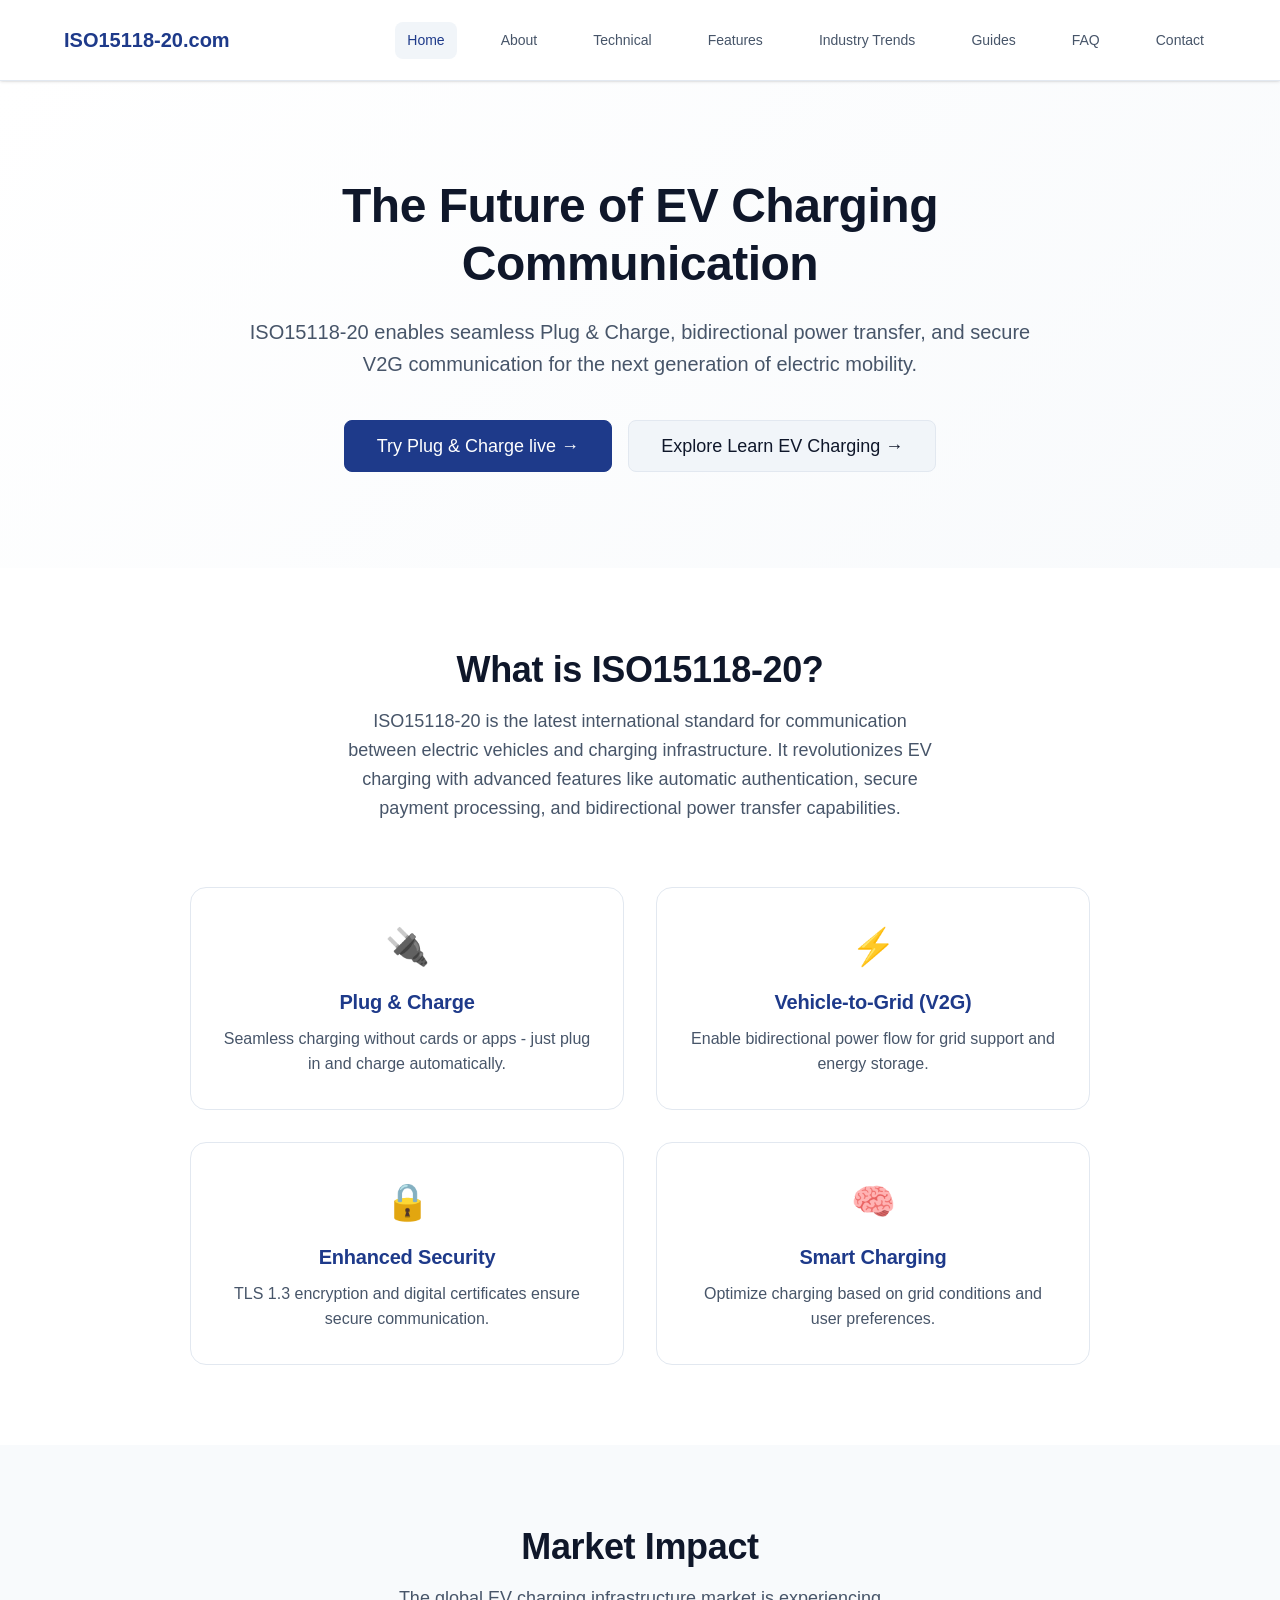
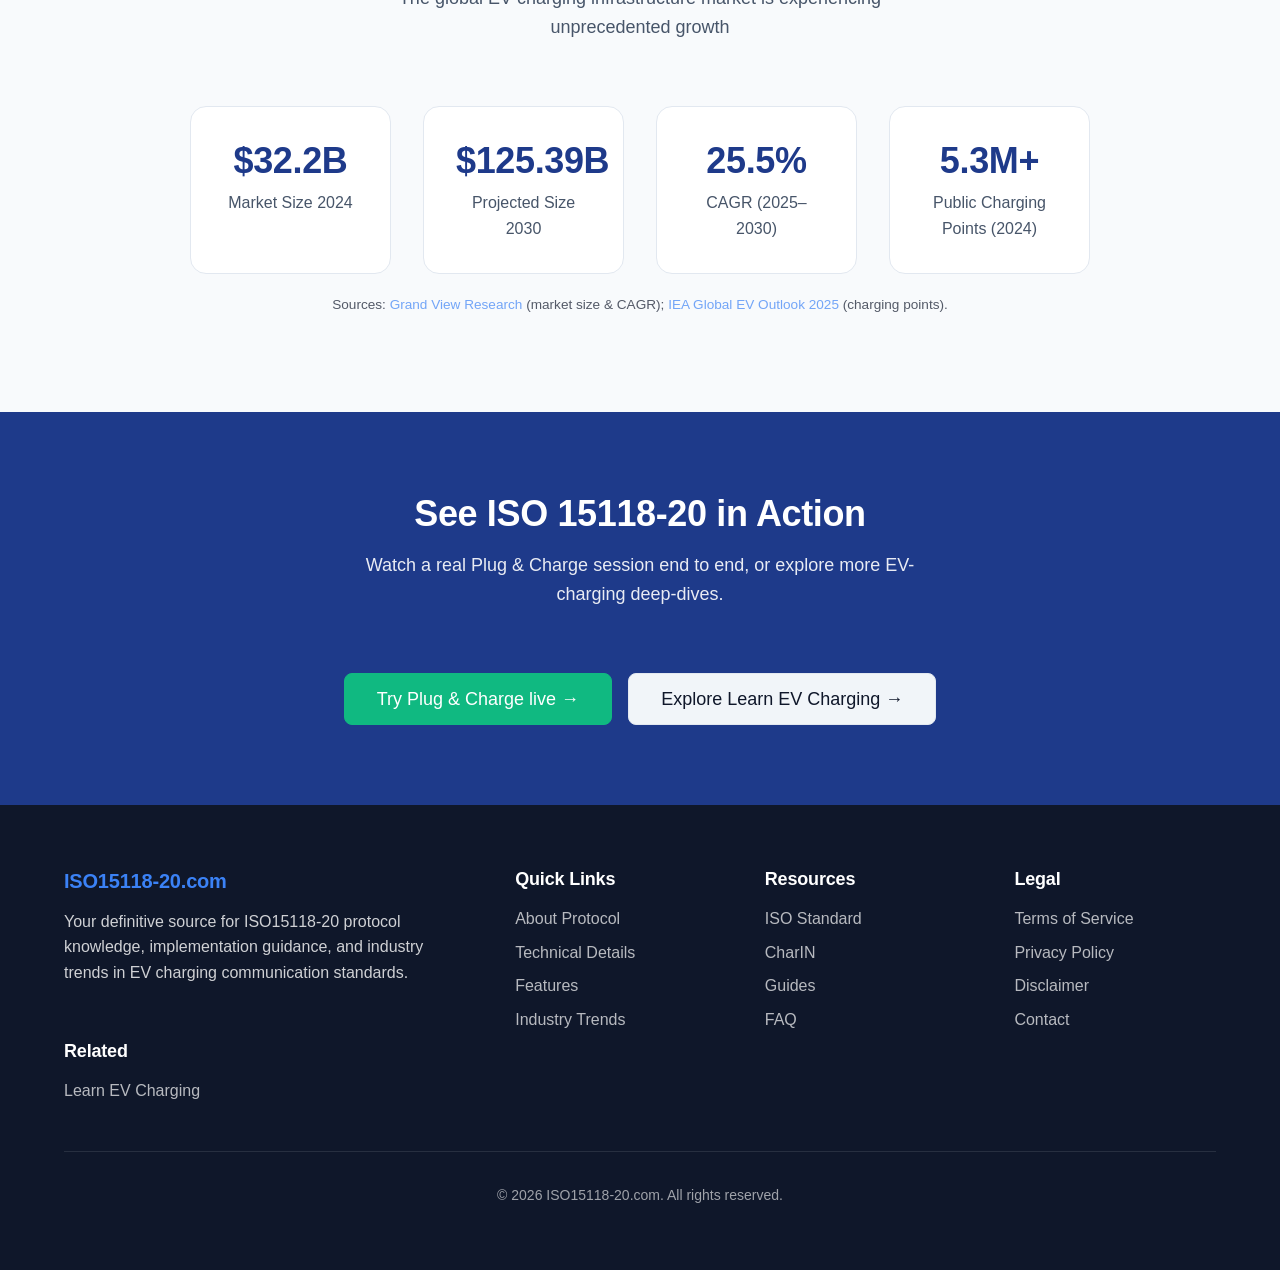
==== commit 64311f1a: "Refine site: remove fabricated/misleading content, publish real guides Honesty + accuracy pass (acti" ====
--- a/index.html
+++ b/index.html
@@ -145,7 +145,7 @@
                     <a href="#" class="nav-link" data-section="technical">Technical</a>
                     <a href="#" class="nav-link" data-section="features">Features</a>
                     <a href="#" class="nav-link" data-section="industry">Industry Trends</a>
-                    <a href="#" class="nav-link" data-section="blog">Blog</a>
+                    <a href="#" class="nav-link" data-section="blog">Guides</a>
                     <a href="#" class="nav-link" data-section="faq">FAQ</a>
                     <a href="#" class="nav-link" data-section="contact">Contact</a>
                 </div>
@@ -157,15 +157,6 @@
             </nav>
         </div>
     </header>
-
-    <!-- Advertisement Slot - Header -->
-    <div class="ad-section">
-        <div class="container">
-            <div class="ad-slot ad-header">
-                <div class="ad-placeholder">Advertisement - Header Banner (970x90)</div>
-            </div>
-        </div>
-    </div>
 
     <!-- Main Content -->
     <main class="main-content">
@@ -179,8 +170,8 @@
                             <h1 class="hero-title">The Future of EV Charging Communication</h1>
                             <p class="hero-subtitle">ISO15118-20 enables seamless Plug & Charge, bidirectional power transfer, and secure V2G communication for the next generation of electric mobility.</p>
                             <div class="hero-actions">
-                                <a href="https://learnevcharging.com/courses/iso-15118-2-implementation/?utm_source=iso15118-20&amp;utm_medium=hero&amp;utm_campaign=course" class="btn btn--primary btn--large">Take the ISO 15118 Course →</a>
-                                <a href="https://rey.learnevcharging.com/?utm_source=iso15118-20&amp;utm_medium=hero&amp;utm_campaign=rey" class="btn btn--secondary btn--large">Try Plug &amp; Charge live →</a>
+                                <a href="https://rey.learnevcharging.com/?utm_source=iso15118-20&amp;utm_medium=hero&amp;utm_campaign=rey" class="btn btn--primary btn--large">Try Plug &amp; Charge live →</a>
+                                <a href="https://learnevcharging.com/?utm_source=iso15118-20&amp;utm_medium=hero&amp;utm_campaign=brand" class="btn btn--secondary btn--large">Explore Learn EV Charging →</a>
                             </div>
                         </div>
                     </div>
@@ -232,7 +223,7 @@
                         </div>
                         <div class="stats-grid">
                             <div class="stat-card">
-                                <h3 class="stat-number">$32.26B</h3>
+                                <h3 class="stat-number">$32.2B</h3>
                                 <p class="stat-label">Market Size 2024</p>
                             </div>
                             <div class="stat-card">
@@ -241,31 +232,30 @@
                             </div>
                             <div class="stat-card">
                                 <h3 class="stat-number">25.5%</h3>
-                                <p class="stat-label">CAGR Growth</p>
+                                <p class="stat-label">CAGR (2025–2030)</p>
                             </div>
                             <div class="stat-card">
-                                <h3 class="stat-number">3M+</h3>
-                                <p class="stat-label">Global Charging Points</p>
-                            </div>
-                        </div>
+                                <h3 class="stat-number">5.3M+</h3>
+                                <p class="stat-label">Public Charging Points (2024)</p>
+                            </div>
+                        </div>
+                        <p class="stat-sources" style="text-align:center; font-size:0.85rem; opacity:0.7; margin-top:1.25rem;">Sources: <a href="https://www.grandviewresearch.com/press-release/global-electric-vehicle-ev-charging-infrastructure-market" target="_blank" rel="noopener">Grand View Research</a> (market size &amp; CAGR); <a href="https://www.iea.org/reports/global-ev-outlook-2025/electric-vehicle-charging" target="_blank" rel="noopener">IEA Global EV Outlook 2025</a> (charging points).</p>
                     </div>
                 </div>
             </section>
 
-            <!-- Newsletter Signup -->
+            <!-- Go Deeper CTA -->
             <section class="section-wrapper section-wrapper--primary">
                 <div class="container">
                     <div class="content-block text-center">
                         <div class="section-header">
-                            <h2 class="section-title section-title--light">Stay Updated</h2>
-                            <p class="section-description section-description--light">Get the latest updates on ISO15118-20 development and industry news.</p>
-                        </div>
-                        <form class="newsletter-form" id="newsletterForm">
-                            <div class="form-input-group">
-                                <input type="email" class="form-control form-control--large" placeholder="Enter your email address" required>
-                                <button type="submit" class="btn btn--success btn--large">Subscribe</button>
-                            </div>
-                        </form>
+                            <h2 class="section-title section-title--light">See ISO 15118-20 in Action</h2>
+                            <p class="section-description section-description--light">Watch a real Plug &amp; Charge session end to end, or explore more EV-charging deep-dives.</p>
+                        </div>
+                        <div class="hero-actions">
+                            <a href="https://rey.learnevcharging.com/?utm_source=iso15118-20&amp;utm_medium=cta&amp;utm_campaign=rey" class="btn btn--success btn--large">Try Plug &amp; Charge live →</a>
+                            <a href="https://learnevcharging.com/?utm_source=iso15118-20&amp;utm_medium=cta&amp;utm_campaign=brand" class="btn btn--secondary btn--large">Explore Learn EV Charging →</a>
+                        </div>
                     </div>
                 </div>
             </section>
@@ -358,7 +348,7 @@
                                             <li>Enhanced encryption algorithms with Perfect Forward Secrecy</li>
                                             <li>Mutual authentication between vehicle and charging station</li>
                                             <li>Reduced handshake latency for faster connection establishment</li>
-                                            <li>Improved resistance to quantum computing attacks</li>
+                                            <li>Larger key sizes (secp521r1/Ed448) for stronger classical security — post-quantum algorithms remain a future work item at ISO/CharIN</li>
                                         </ul>
                                         
                                         <h4 class="accordion-subtitle">Certificate Management</h4>
@@ -401,7 +391,7 @@
                                     <div class="accordion-body">
                                         <h4 class="accordion-subtitle">EXI Encoding Enhancement</h4>
                                         <ul class="content-list">
-                                            <li>Efficient XML Information Set with improved compression</li>
+                                            <li>Efficient XML Interchange (EXI) with improved compression</li>
                                             <li>Reduced message size for faster transmission</li>
                                             <li>Enhanced parsing capabilities and schema validation</li>
                                             <li>Support for new message types and parameters</li>
@@ -502,7 +492,7 @@
                                 </div>
                                 <div class="benefit-item">
                                     <h4 class="benefit-item-title">Advanced Cryptography</h4>
-                                    <p class="benefit-item-text">Support for secp521r1 and Ed448 curves with quantum-resistant capabilities.</p>
+                                    <p class="benefit-item-text">Support for the stronger secp521r1 and Ed448 curves — a significant step up from ISO 15118-2's secp256r1.</p>
                                 </div>
                                 <div class="benefit-item">
                                     <h4 class="benefit-item-title">Certificate Management</h4>
@@ -552,35 +542,12 @@
                         <div class="insights-grid">
                             <div class="insight-card">
                                 <h3 class="insight-title">Market Size Growth</h3>
-                                <p class="insight-description">From $32.26B in 2024 to $125.39B by 2030, representing a CAGR of 25.5%</p>
-                                <div class="growth-chart">
-                                    <div class="chart-bar" style="height: 26%"><span>2024</span></div>
-                                    <div class="chart-bar" style="height: 35%"><span>2025</span></div>
-                                    <div class="chart-bar" style="height: 45%"><span>2026</span></div>
-                                    <div class="chart-bar" style="height: 58%"><span>2027</span></div>
-                                    <div class="chart-bar" style="height: 74%"><span>2028</span></div>
-                                    <div class="chart-bar" style="height: 90%"><span>2029</span></div>
-                                    <div class="chart-bar" style="height: 100%"><span>2030</span></div>
-                                </div>
+                                <p class="insight-description">The global EV charging infrastructure market is projected to grow from $32.2B in 2024 to $125.39B by 2030 — a 25.5% CAGR — according to <a href="https://www.grandviewresearch.com/press-release/global-electric-vehicle-ev-charging-infrastructure-market" target="_blank" rel="noopener">Grand View Research</a>.</p>
                             </div>
 
                             <div class="insight-card">
                                 <h3 class="insight-title">Technology Adoption</h3>
-                                <p class="insight-description">ISO15118-20 adoption is accelerating with major OEMs and charging providers implementing support</p>
-                                <div class="timeline">
-                                    <div class="timeline-item">
-                                        <strong>2025:</strong> Early adopters and pilot programs
-                                    </div>
-                                    <div class="timeline-item">
-                                        <strong>2026:</strong> Mainstream implementation begins
-                                    </div>
-                                    <div class="timeline-item">
-                                        <strong>2027:</strong> Widespread deployment across networks
-                                    </div>
-                                    <div class="timeline-item">
-                                        <strong>2028:</strong> Standard becomes dominant protocol
-                                    </div>
-                                </div>
+                                <p class="insight-description">ISO 15118-20 was published in 2022 and is in early adoption. OEMs, charge-point operators, and certification bodies are progressively rolling out support — typically alongside ISO 15118-2 and DIN 70121 during the transition.</p>
                             </div>
 
                             <div class="insight-card">
@@ -620,7 +587,7 @@
                             <div class="predictions-grid">
                                 <div class="prediction-card">
                                     <h3 class="prediction-title">V2G Revenue Streams</h3>
-                                    <p class="prediction-text">EV owners will generate significant revenue through grid services, with some estimates suggesting $1,000-$3,000 annually per vehicle.</p>
+                                    <p class="prediction-text">As bidirectional charging matures, EV owners and fleets can earn from grid services — frequency regulation, demand response, and energy arbitrage — by discharging at peak times.</p>
                                 </div>
                                 <div class="prediction-card">
                                     <h3 class="prediction-title">Autonomous Charging</h3>
@@ -641,23 +608,15 @@
         <section id="blog" class="section">
             <div class="container">
                 <div class="page-header">
-                    <h2 class="page-title">Blog & Resources</h2>
-                    <p class="page-description">Stay informed with the latest insights, analysis, and developments in ISO15118-20 technology</p>
-                </div>
-                
+                    <h2 class="page-title">Guides & Resources</h2>
+                    <p class="page-description">In-depth technical guides on implementing ISO 15118-20 — security, bidirectional charging, Plug &amp; Charge, and certification.</p>
+                </div>
+
                 <div class="content-wrapper">
-                    <div class="blog-search-wrapper">
-                        <input type="text" class="form-control form-control--search" id="blogSearch" placeholder="Search blog posts..." />
-                    </div>
-                    
                     <div class="blog-grid" id="blogPosts">
-                        <article class="blog-card" data-post-id="01-iso15118-20-whats-new">
+                        <article class="blog-card">
                             <div class="blog-card-header">
-                                <h2 class="blog-card-title">ISO15118-20: What's New and Why It Matters for EV Charging</h2>
-                                <div class="blog-card-meta">
-                                    <span class="blog-author">By Technical Team</span>
-                                    <span class="blog-date">January 15, 2025</span>
-                                </div>
+                                <h2 class="blog-card-title"><a href="/guides/iso-15118-20-vs-15118-2.html">ISO 15118-20 Explained: Key Upgrades From ISO 15118-2</a></h2>
                             </div>
                             <div class="blog-card-content">
                                 <div class="blog-tags">
@@ -665,94 +624,78 @@
                                     <span class="tag">Standards</span>
                                     <span class="tag">Overview</span>
                                 </div>
-                                <p class="blog-excerpt">Comprehensive overview of the new features and improvements in ISO15118-20, including bidirectional charging, enhanced security, and wireless communication support.</p>
+                                <p class="blog-excerpt">The most important upgrades over ISO 15118-2 — bidirectional power transfer, TLS 1.3 security, wireless power transfer, and multi-contract handling — and what they mean for CPOs, OEMs, and vendors.</p>
                             </div>
                             <div class="blog-card-footer">
-                                <a href="https://learnevcharging.com/courses/iso-15118-2-implementation/?utm_source=iso15118-20&amp;utm_medium=blog&amp;utm_campaign=course" class="btn btn--outline btn--small">Learn it in the course →</a>
+                                <a href="/guides/iso-15118-20-vs-15118-2.html" class="btn btn--outline btn--small">Read the guide →</a>
                             </div>
                         </article>
                         
-                        <article class="blog-card" data-post-id="02-plug-and-charge-evolution">
+                        <article class="blog-card">
                             <div class="blog-card-header">
-                                <h2 class="blog-card-title">The Evolution of Plug & Charge: From ISO15118-2 to 15118-20</h2>
-                                <div class="blog-card-meta">
-                                    <span class="blog-author">By Protocol Experts</span>
-                                    <span class="blog-date">January 10, 2025</span>
-                                </div>
+                                <h2 class="blog-card-title"><a href="/guides/plug-and-charge-iso-15118-20.html">Demystifying Plug &amp; Charge: Certificates, PKI &amp; TLS 1.3</a></h2>
                             </div>
                             <div class="blog-card-content">
                                 <div class="blog-tags">
                                     <span class="tag">Plug&Charge</span>
-                                    <span class="tag">Evolution</span>
+                                    <span class="tag">PKI</span>
                                     <span class="tag">Security</span>
                                 </div>
-                                <p class="blog-excerpt">Deep dive into how Plug & Charge functionality has evolved in ISO15118-20, with improved security, multiple contract support, and enhanced user experience.</p>
+                                <p class="blog-excerpt">How Plug &amp; Charge works under ISO 15118-20 — the certificate hierarchy, the TLS 1.3 session flow, contract installation, and the common pitfalls to avoid.</p>
                             </div>
                             <div class="blog-card-footer">
-                                <a href="https://rey.learnevcharging.com/?utm_source=iso15118-20&amp;utm_medium=blog&amp;utm_campaign=rey" class="btn btn--outline btn--small">See Plug &amp; Charge live in Rey →</a>
+                                <a href="/guides/plug-and-charge-iso-15118-20.html" class="btn btn--outline btn--small">Read the guide →</a>
                             </div>
                         </article>
                         
-                        <article class="blog-card" data-post-id="03-bidirectional-charging-v2g">
+                        <article class="blog-card">
                             <div class="blog-card-header">
-                                <h2 class="blog-card-title">Bidirectional Charging and V2G: The Future of Energy Management</h2>
-                                <div class="blog-card-meta">
-                                    <span class="blog-author">By Energy Systems Team</span>
-                                    <span class="blog-date">January 5, 2025</span>
-                                </div>
+                                <h2 class="blog-card-title"><a href="/guides/bidirectional-charging-developer-guide.html">Engineering Bidirectional Charging: A Developer's Playbook</a></h2>
                             </div>
                             <div class="blog-card-content">
                                 <div class="blog-tags">
                                     <span class="tag">V2G</span>
                                     <span class="tag">Bidirectional</span>
-                                    <span class="tag">Energy</span>
-                                </div>
-                                <p class="blog-excerpt">Exploring how ISO15118-20 enables vehicle-to-grid applications, energy storage, and grid stabilization through bidirectional power transfer capabilities.</p>
+                                    <span class="tag">BPT</span>
+                                </div>
+                                <p class="blog-excerpt">A step-by-step developer guide to ISO 15118-20 bidirectional power transfer — dynamic vs scheduled modes, the message sequence, schedule exchange, and OCPP 2.1 back-office integration.</p>
                             </div>
                             <div class="blog-card-footer">
-                                <a href="https://learnevcharging.com/courses/iso-15118-2-implementation/?utm_source=iso15118-20&amp;utm_medium=blog&amp;utm_campaign=course" class="btn btn--outline btn--small">Learn it in the course →</a>
+                                <a href="/guides/bidirectional-charging-developer-guide.html" class="btn btn--outline btn--small">Read the guide →</a>
                             </div>
                         </article>
                         
-                        <article class="blog-card" data-post-id="04-security-enhancements">
+                        <article class="blog-card">
                             <div class="blog-card-header">
-                                <h2 class="blog-card-title">Enhanced Security in ISO15118-20: Mutual TLS and Advanced Cryptography</h2>
-                                <div class="blog-card-meta">
-                                    <span class="blog-author">By Security Team</span>
-                                    <span class="blog-date">December 28, 2024</span>
-                                </div>
+                                <h2 class="blog-card-title"><a href="/guides/tls-1-3-security-iso-15118-20.html">TLS 1.3 Security in ISO 15118-20: What Changed and Why</a></h2>
                             </div>
                             <div class="blog-card-content">
                                 <div class="blog-tags">
                                     <span class="tag">Security</span>
-                                    <span class="tag">TLS</span>
+                                    <span class="tag">TLS 1.3</span>
                                     <span class="tag">Cryptography</span>
                                 </div>
-                                <p class="blog-excerpt">Technical analysis of the security improvements in ISO15118-20, including mutual TLS 1.3, enhanced cryptographic algorithms, and PKI infrastructure changes.</p>
+                                <p class="blog-excerpt">The move from TLS 1.2 to mandatory TLS 1.3, the required cipher suites, larger ECDSA-P521/Ed448 certificates, mutual authentication, and where post-quantum work is heading.</p>
                             </div>
                             <div class="blog-card-footer">
-                                <a href="https://rey.learnevcharging.com/?utm_source=iso15118-20&amp;utm_medium=blog&amp;utm_campaign=rey" class="btn btn--outline btn--small">See the cert flow live in Rey →</a>
+                                <a href="/guides/tls-1-3-security-iso-15118-20.html" class="btn btn--outline btn--small">Read the guide →</a>
                             </div>
                         </article>
                         
-                        <article class="blog-card" data-post-id="05-implementation-guide">
+                        <article class="blog-card">
                             <div class="blog-card-header">
-                                <h2 class="blog-card-title">ISO15118-20 Implementation Guide: From Planning to Production</h2>
-                                <div class="blog-card-meta">
-                                    <span class="blog-author">By Implementation Team</span>
-                                    <span class="blog-date">December 20, 2024</span>
-                                </div>
+                                <h2 class="blog-card-title"><a href="/guides/iso-15118-20-certification-guide.html">How to Get ISO 15118-20 Certified: Testing Roadmap &amp; Pitfalls</a></h2>
                             </div>
                             <div class="blog-card-content">
                                 <div class="blog-tags">
-                                    <span class="tag">Implementation</span>
-                                    <span class="tag">Guide</span>
-                                    <span class="tag">Development</span>
-                                </div>
-                                <p class="blog-excerpt">Complete guide for implementing ISO15118-20 in your EV charging infrastructure, covering planning, development, testing, and deployment phases.</p>
+                                    <span class="tag">Certification</span>
+                                    <span class="tag">Testing</span>
+                                    <span class="tag">Conformance</span>
+                                </div>
+                                <p class="blog-excerpt">The certification path for ISO 15118-20 — pre-compliance audit, conformance testing, interoperability testivals, security audit, and the failure modes that trip teams up.</p>
                             </div>
                             <div class="blog-card-footer">
-                                <a href="https://learnevcharging.com/courses/iso-15118-2-implementation/?utm_source=iso15118-20&amp;utm_medium=blog&amp;utm_campaign=course" class="btn btn--outline btn--small">Take the course →</a>
+                                <a href="/guides/iso-15118-20-certification-guide.html" class="btn btn--outline btn--small">Read the guide →</a>
                             </div>
                         </article>
                     </div>
@@ -839,245 +782,19 @@
                 </div>
                 
                 <div class="content-wrapper">
-                    <div class="contact-layout">
-                        <div class="contact-info">
-                            <div class="contact-section">
-                                <h2 class="contact-title">Get in Touch</h2>
-                                <p class="contact-description">Have questions about ISO15118-20 implementation or need technical support? We're here to help.</p>
-                                
-                                <div class="contact-details">
-                                    <h3 class="contact-subtitle">Contact Information</h3>
-                                    <div class="contact-item">
-                                        <strong>Website:</strong> iso15118-20.com
-                                    </div>
-                                </div>
-                                
-                                <div class="contact-social">
-                                    <h3 class="contact-subtitle">Related</h3>
-                                    <div class="social-links">
-                                        <a href="https://learnevcharging.com/?utm_source=iso15118-20&amp;utm_medium=contact&amp;utm_campaign=brand" target="_blank" rel="noopener" class="social-link">Learn EV Charging</a>
-                                    </div>
-                                </div>
-                            </div>
-                        </div>
-                        
-                        <div class="contact-form-wrapper">
-                            <form class="contact-form" id="contactForm">
-                                <div class="form-grid">
-                                    <div class="form-group">
-                                        <label for="name" class="form-label">Name *</label>
-                                        <input type="text" id="name" name="name" class="form-control" required>
-                                    </div>
-                                    
-                                    <div class="form-group">
-                                        <label for="email" class="form-label">Email *</label>
-                                        <input type="email" id="email" name="email" class="form-control" required>
-                                    </div>
-                                </div>
-                                
-                                <div class="form-group">
-                                    <label for="company" class="form-label">Company</label>
-                                    <input type="text" id="company" name="company" class="form-control">
-                                </div>
-                                
-                                <div class="form-group">
-                                    <label for="subject" class="form-label">Subject *</label>
-                                    <select id="subject" name="subject" class="form-control" required>
-                                        <option value="">Select a subject</option>
-                                        <option value="technical">Technical Support</option>
-                                        <option value="business">Business Inquiry</option>
-                                        <option value="partnership">Partnership</option>
-                                        <option value="advertising">Advertising</option>
-                                        <option value="other">Other</option>
-                                    </select>
-                                </div>
-                                
-                                <div class="form-group">
-                                    <label for="message" class="form-label">Message *</label>
-                                    <textarea id="message" name="message" class="form-control" rows="6" required></textarea>
-                                </div>
-                                
-                                <div class="form-actions">
-                                    <button type="submit" class="btn btn--primary btn--large btn--full-width">Send Message</button>
-                                </div>
-                            </form>
+                    <div class="content-block text-center">
+                        <h2 class="content-title">Get in Touch</h2>
+                        <p class="content-text">Have a question about ISO 15118-20 or the Rey demo? Send us an email and we'll get back to you.</p>
+                        <div class="hero-actions">
+                            <a href="mailto:learnevcharging@gmail.com" class="btn btn--primary btn--large">Email learnevcharging@gmail.com</a>
+                            <a href="https://learnevcharging.com/?utm_source=iso15118-20&amp;utm_medium=contact&amp;utm_campaign=brand" target="_blank" rel="noopener" class="btn btn--secondary btn--large">Visit Learn EV Charging →</a>
                         </div>
                     </div>
                 </div>
             </div>
         </section>
 
-        <!-- Advertise Section -->
-        <section id="advertise" class="section">
-            <div class="container">
-                <div class="page-header">
-                    <h2 class="page-title">Advertising & Sponsorship</h2>
-                    <p class="page-description">Connect with industry professionals and decision-makers in the EV charging ecosystem</p>
-                </div>
-                
-                <div class="content-wrapper">
-                    <div class="advertise-intro">
-                        <h2 class="content-title">Reach EV Charging Professionals</h2>
-                        <p class="content-text">Connect with our growing audience of EV charging industry professionals, engineers, and decision-makers. Our platform attracts thousands of qualified visitors monthly looking for ISO15118-20 solutions and expertise.</p>
-                        
-                        <div class="audience-stats">
-                            <div class="stat-item">
-                                <h3 class="stat-number">25K+</h3>
-                                <p class="stat-label">Monthly Visitors</p>
-                            </div>
-                            <div class="stat-item">
-                                <h3 class="stat-number">75%</h3>
-                                <p class="stat-label">Technical Professionals</p>
-                            </div>
-                            <div class="stat-item">
-                                <h3 class="stat-number">45%</h3>
-                                <p class="stat-label">Decision Makers</p>
-                            </div>
-                            <div class="stat-item">
-                                <h3 class="stat-number">35</h3>
-                                <p class="stat-label">Countries Represented</p>
-                            </div>
-                        </div>
-                    </div>
-
-                    <div class="sponsorship-section">
-                        <h2 class="content-title">Sponsorship Opportunities</h2>
-                        <div class="pricing-grid">
-                            <div class="pricing-card pricing-card--featured">
-                                <div class="pricing-badge">Most Popular</div>
-                                <div class="pricing-header">
-                                    <h3 class="pricing-title">Header Banner</h3>
-                                    <div class="pricing-price">$2,500<span class="pricing-period">/month</span></div>
-                                    <p class="pricing-description">Premium top placement with maximum visibility</p>
-                                </div>
-                                <div class="pricing-features">
-                                    <ul class="feature-list">
-                                        <li>970x90px desktop, 320x50px mobile</li>
-                                        <li>Above-the-fold visibility on all pages</li>
-                                        <li>Newsletter header placement</li>
-                                        <li>Priority in sponsor listings</li>
-                                        <li>Performance analytics included</li>
-                                    </ul>
-                                </div>
-                                <div class="pricing-footer">
-                                    <button class="btn btn--primary btn--large btn--full-width" data-tier="header">Get Started</button>
-                                </div>
-                            </div>
-                            
-                            <div class="pricing-card">
-                                <div class="pricing-header">
-                                    <h3 class="pricing-title">Mid-Content Sponsor</h3>
-                                    <div class="pricing-price">$1,500<span class="pricing-period">/month</span></div>
-                                    <p class="pricing-description">Native content integration within articles</p>
-                                </div>
-                                <div class="pricing-features">
-                                    <ul class="feature-list">
-                                        <li>300x250px within content sections</li>
-                                        <li>Contextual placement for relevance</li>
-                                        <li>Newsletter mid-content placement</li>
-                                        <li>Social media mentions included</li>
-                                        <li>Monthly performance reports</li>
-                                    </ul>
-                                </div>
-                                <div class="pricing-footer">
-                                    <button class="btn btn--outline btn--large btn--full-width" data-tier="content">Get Started</button>
-                                </div>
-                            </div>
-                            
-                            <div class="pricing-card">
-                                <div class="pricing-header">
-                                    <h3 class="pricing-title">Footer Sponsor</h3>
-                                    <div class="pricing-price">$750<span class="pricing-period">/month</span></div>
-                                    <p class="pricing-description">Footer banner placement on all pages</p>
-                                </div>
-                                <div class="pricing-features">
-                                    <ul class="feature-list">
-                                        <li>468x60px at page bottom</li>
-                                        <li>Footer placement on all pages</li>
-                                        <li>Newsletter footer placement</li>
-                                        <li>Logo in sponsor directory</li>
-                                        <li>Basic analytics included</li>
-                                    </ul>
-                                </div>
-                                <div class="pricing-footer">
-                                    <button class="btn btn--outline btn--large btn--full-width" data-tier="footer">Get Started</button>
-                                </div>
-                            </div>
-                        </div>
-                    </div>
-
-                    <div class="custom-packages">
-                        <h2 class="content-title">Custom Sponsorship Packages</h2>
-                        <p class="content-text">We offer custom sponsorship packages tailored to your specific marketing objectives:</p>
-                        <div class="packages-grid">
-                            <div class="package-item">
-                                <h4 class="package-title">Thought Leadership</h4>
-                                <p class="package-description">Sponsored articles and whitepapers</p>
-                            </div>
-                            <div class="package-item">
-                                <h4 class="package-title">Event Promotion</h4>
-                                <p class="package-description">Conference and webinar sponsorships</p>
-                            </div>
-                            <div class="package-item">
-                                <h4 class="package-title">Product Launches</h4>
-                                <p class="package-description">Dedicated promotional campaigns</p>
-                            </div>
-                            <div class="package-item">
-                                <h4 class="package-title">Industry Reports</h4>
-                                <p class="package-description">Co-branded research and analysis</p>
-                            </div>
-                        </div>
-                    </div>
-
-                    <div class="benefits-section">
-                        <h2 class="content-title">Why Advertise With Us</h2>
-                        <div class="benefits-grid">
-                            <div class="benefit-card">
-                                <div class="benefit-icon">🎯</div>
-                                <h4 class="benefit-title">Targeted Audience</h4>
-                                <p class="benefit-description">Reach professionals specifically interested in ISO15118-20 and EV charging technology.</p>
-                            </div>
-                            <div class="benefit-card">
-                                <div class="benefit-icon">🏆</div>
-                                <h4 class="benefit-title">Technical Authority</h4>
-                                <p class="benefit-description">Leverage our reputation as a trusted source for accurate, technical information.</p>
-                            </div>
-                            <div class="benefit-card">
-                                <div class="benefit-icon">📈</div>
-                                <h4 class="benefit-title">Growing Market</h4>
-                                <p class="benefit-description">Capitalize on the rapidly expanding EV charging and V2G markets.</p>
-                            </div>
-                            <div class="benefit-card">
-                                <div class="benefit-icon">🤝</div>
-                                <h4 class="benefit-title">Professional Network</h4>
-                                <p class="benefit-description">Connect with engineers, managers, and executives from leading companies.</p>
-                            </div>
-                        </div>
-                    </div>
-
-                    <div class="cta-section">
-                        <div class="cta-content">
-                            <h2 class="cta-title">Ready to Get Started?</h2>
-                            <p class="cta-description">Contact us to discuss your advertising and sponsorship needs. We'll work with you to create a custom package that meets your marketing objectives and budget.</p>
-                            <div class="cta-actions">
-                                <button class="btn btn--primary btn--large" data-section="contact">Contact Us</button>
-                                <a href="mailto:learnevcharging@gmail.com" class="btn btn--secondary btn--large">Email Directly</a>
-                            </div>
-                        </div>
-                    </div>
-                </div>
-            </div>
-        </section>
     </main>
-
-    <!-- Advertisement Slot - Mobile -->
-    <div class="ad-section ad-section--mobile">
-        <div class="container">
-            <div class="ad-slot ad-mobile">
-                <div class="ad-placeholder">Mobile Ad (320x50)</div>
-            </div>
-        </div>
-    </div>
 
     <!-- Footer -->
     <footer class="footer">
@@ -1111,7 +828,7 @@
                     <ul class="footer-links">
                         <li><a href="https://www.iso.org/standard/77845.html" target="_blank" rel="noopener" class="footer-link">ISO Standard</a></li>
                         <li><a href="https://www.charinev.org/" target="_blank" rel="noopener" class="footer-link">CharIN</a></li>
-                        <li><a href="#" data-section="blog" class="footer-link">Blog</a></li>
+                        <li><a href="#" data-section="blog" class="footer-link">Guides</a></li>
                         <li><a href="#" data-section="faq" class="footer-link">FAQ</a></li>
                     </ul>
                 </div>
@@ -1128,7 +845,7 @@
             </div>
             
             <div class="footer-bottom">
-                <p class="footer-copyright">&copy; 2025 ISO15118-20.com. All rights reserved.</p>
+                <p class="footer-copyright">&copy; <span id="copyright-year">2026</span> ISO15118-20.com. All rights reserved.</p>
             </div>
         </div>
     </footer>
